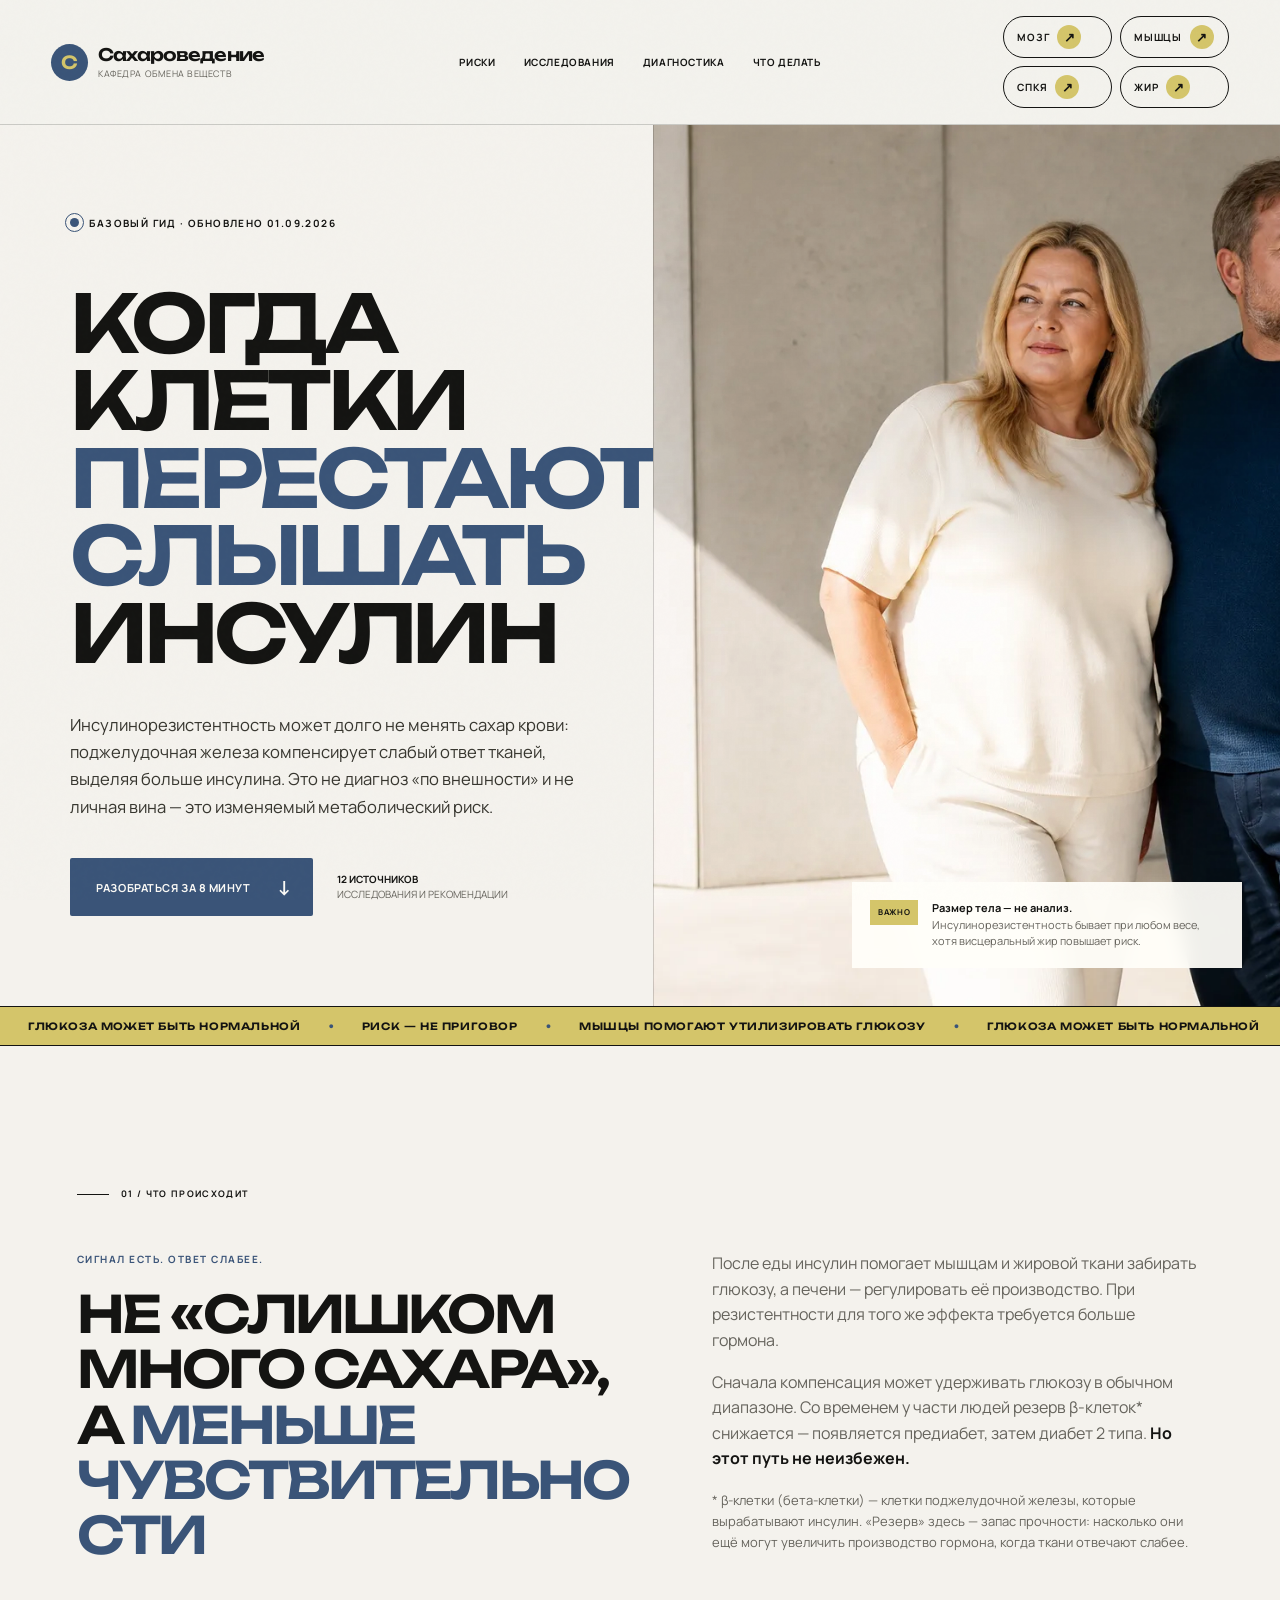
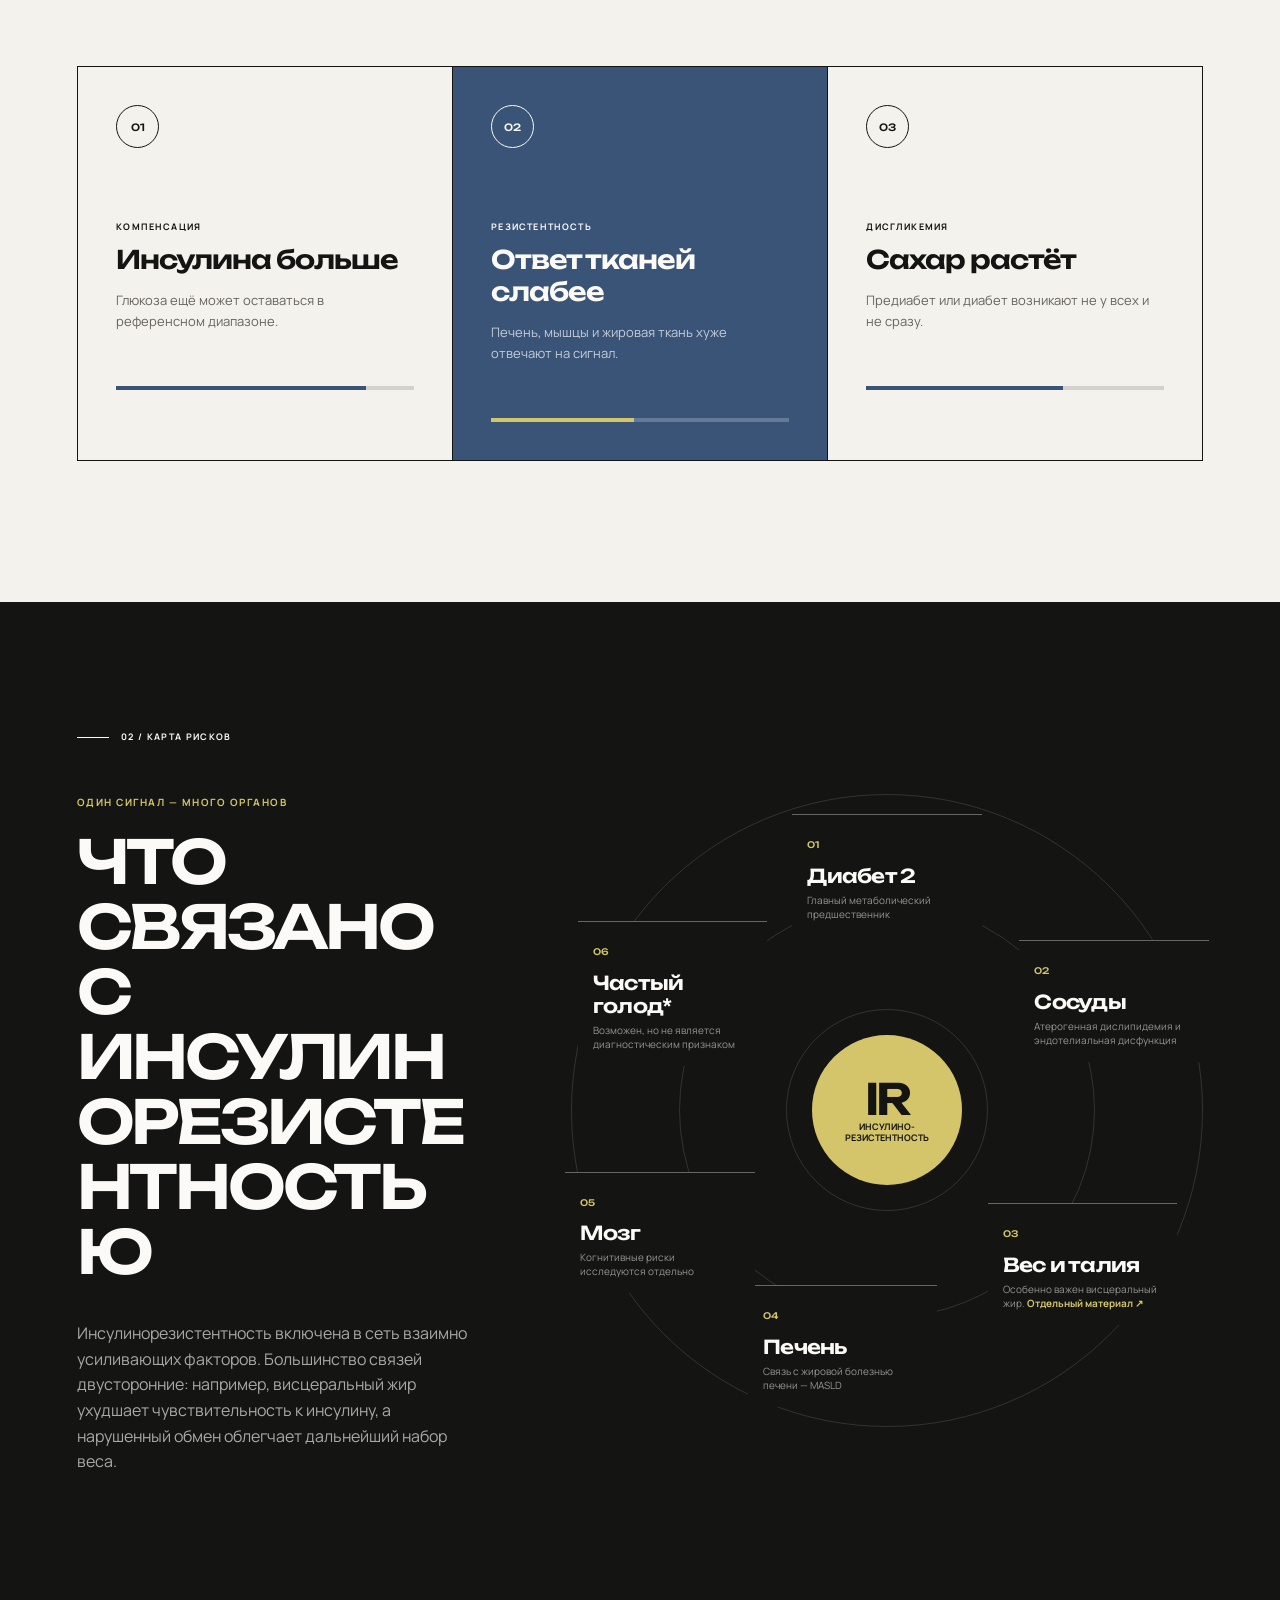
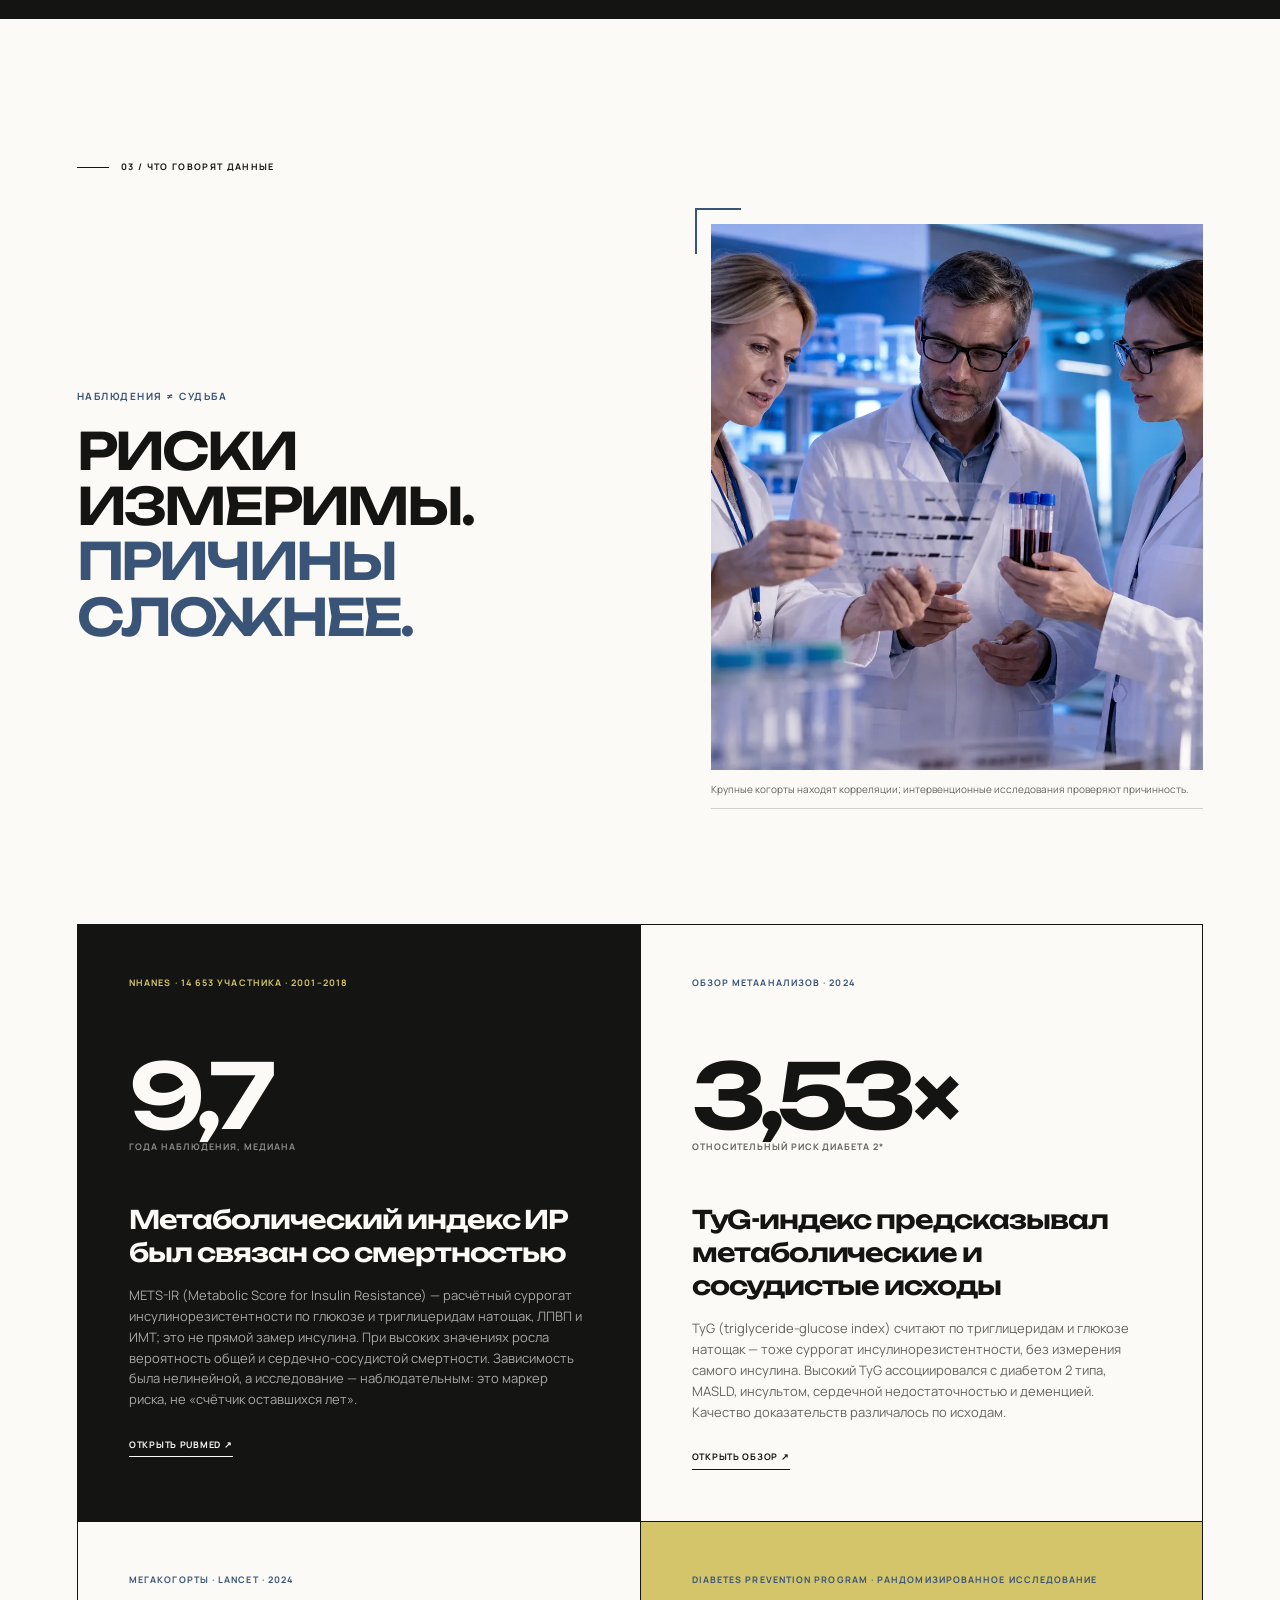
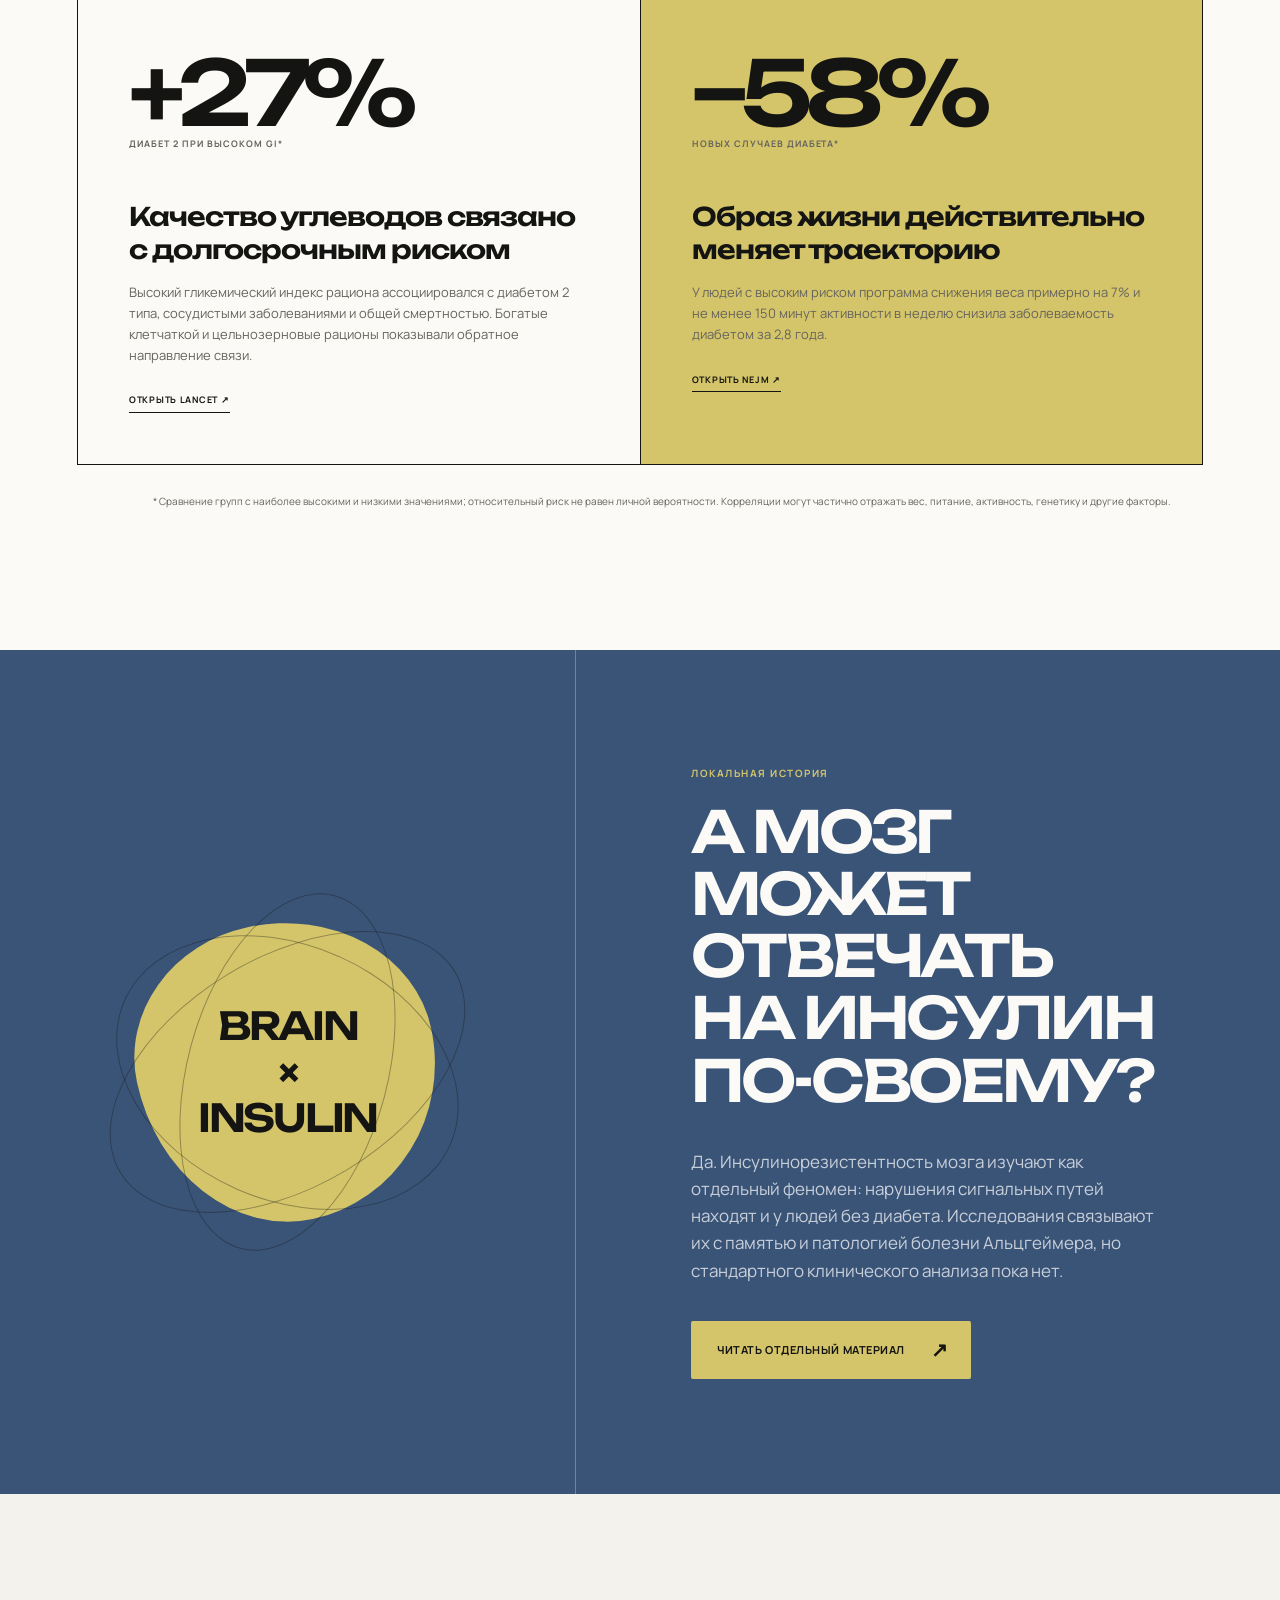
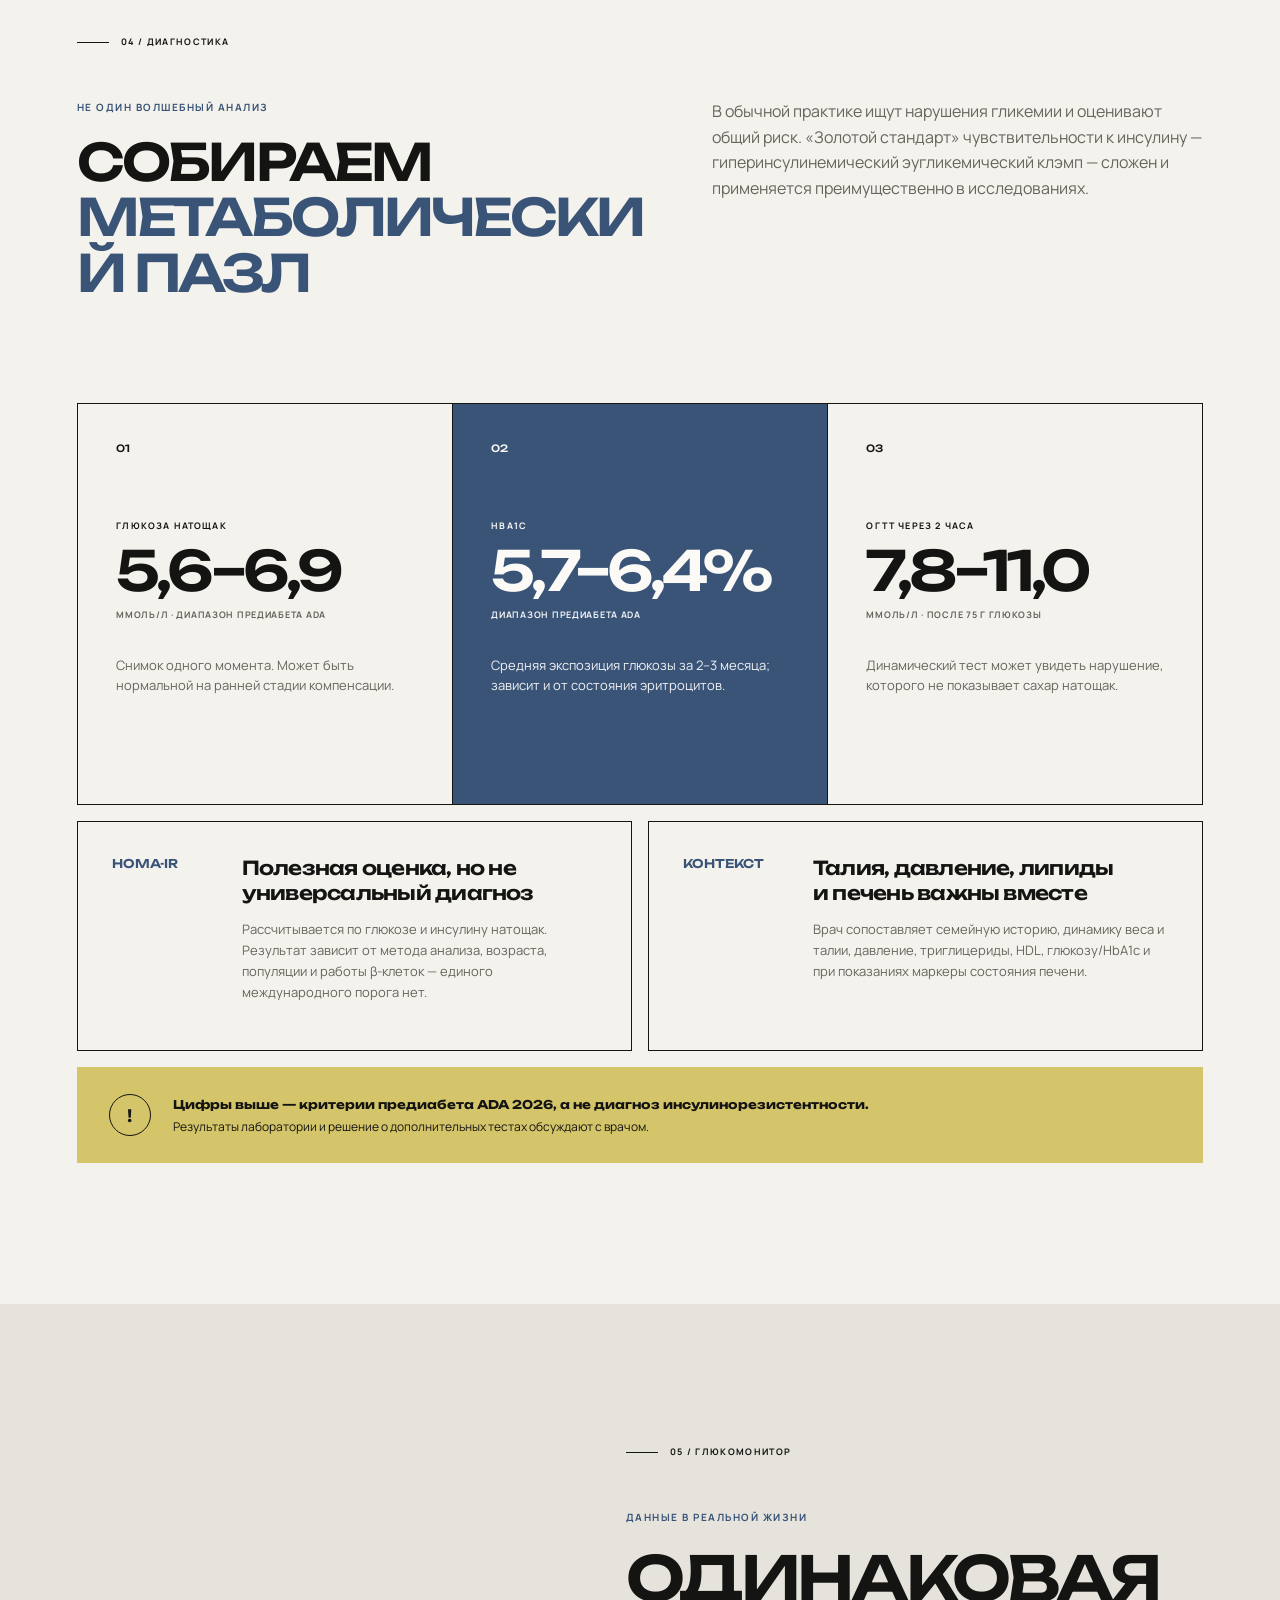
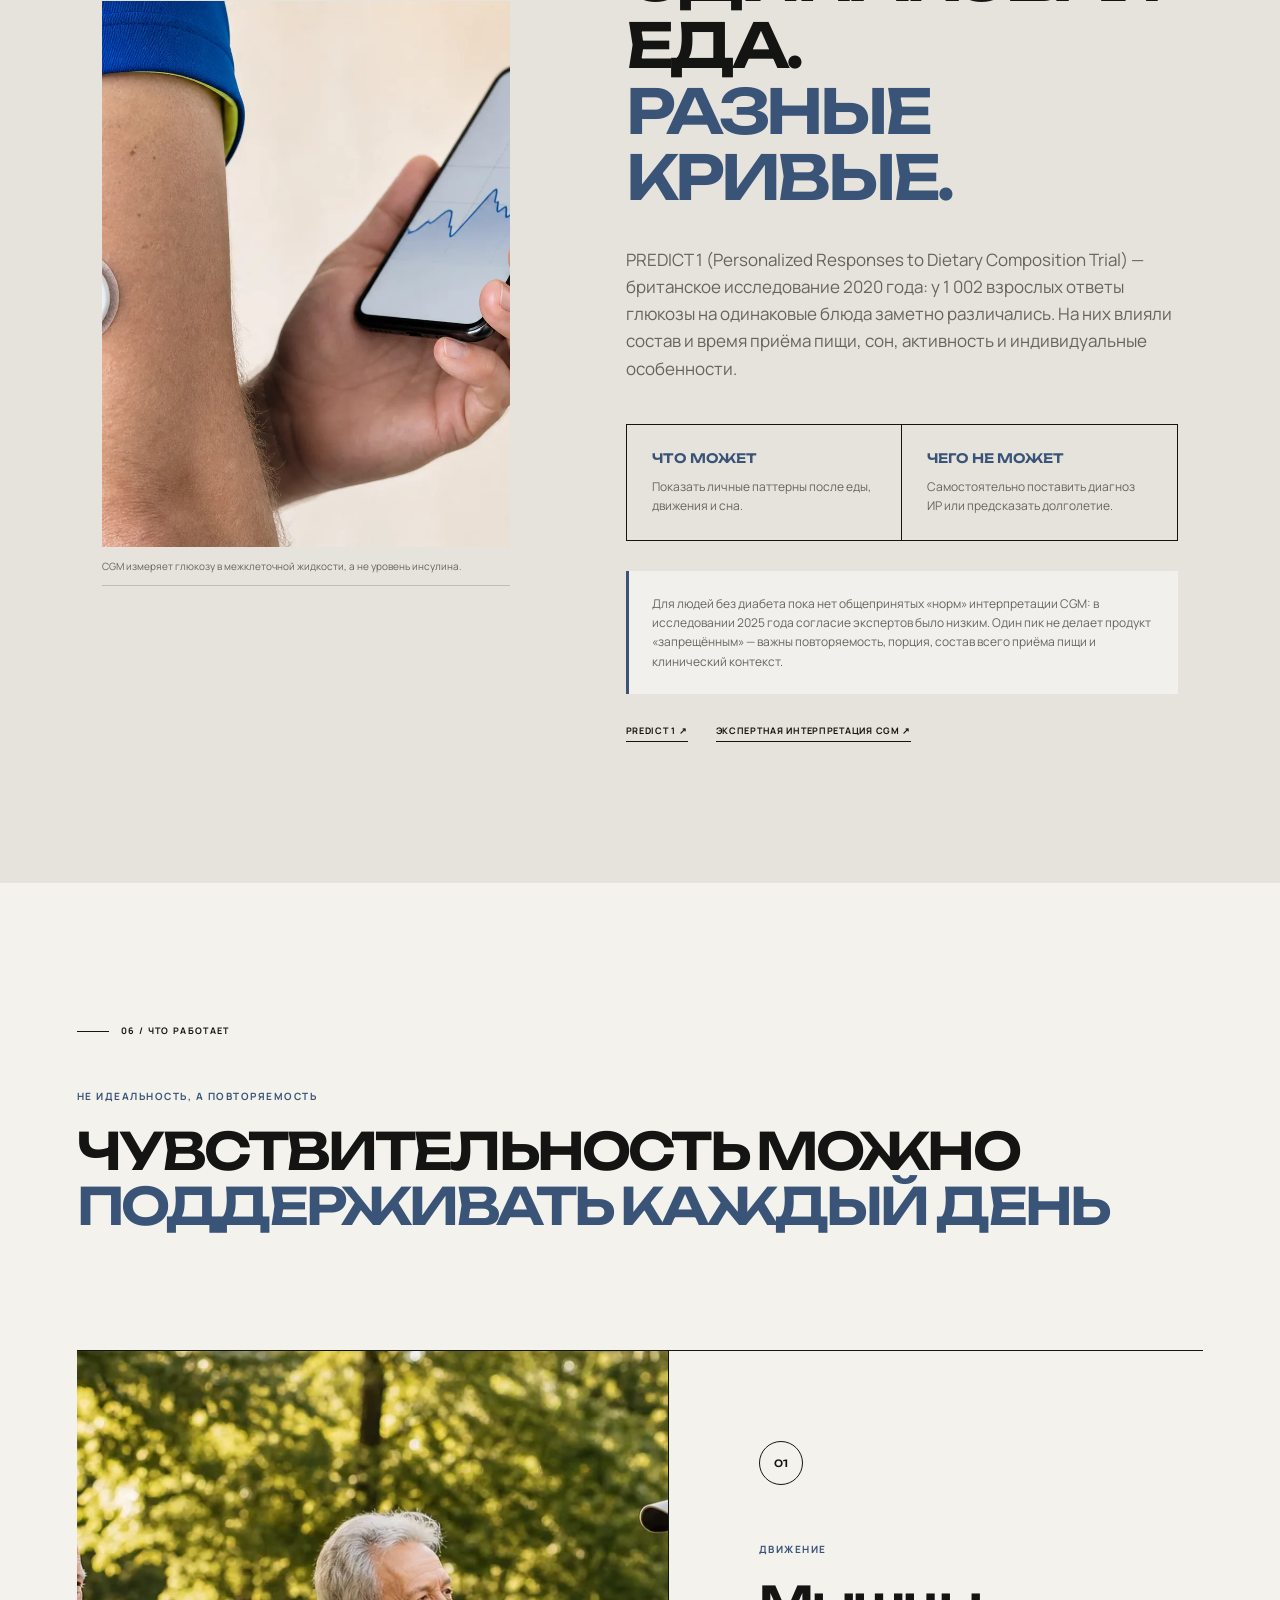
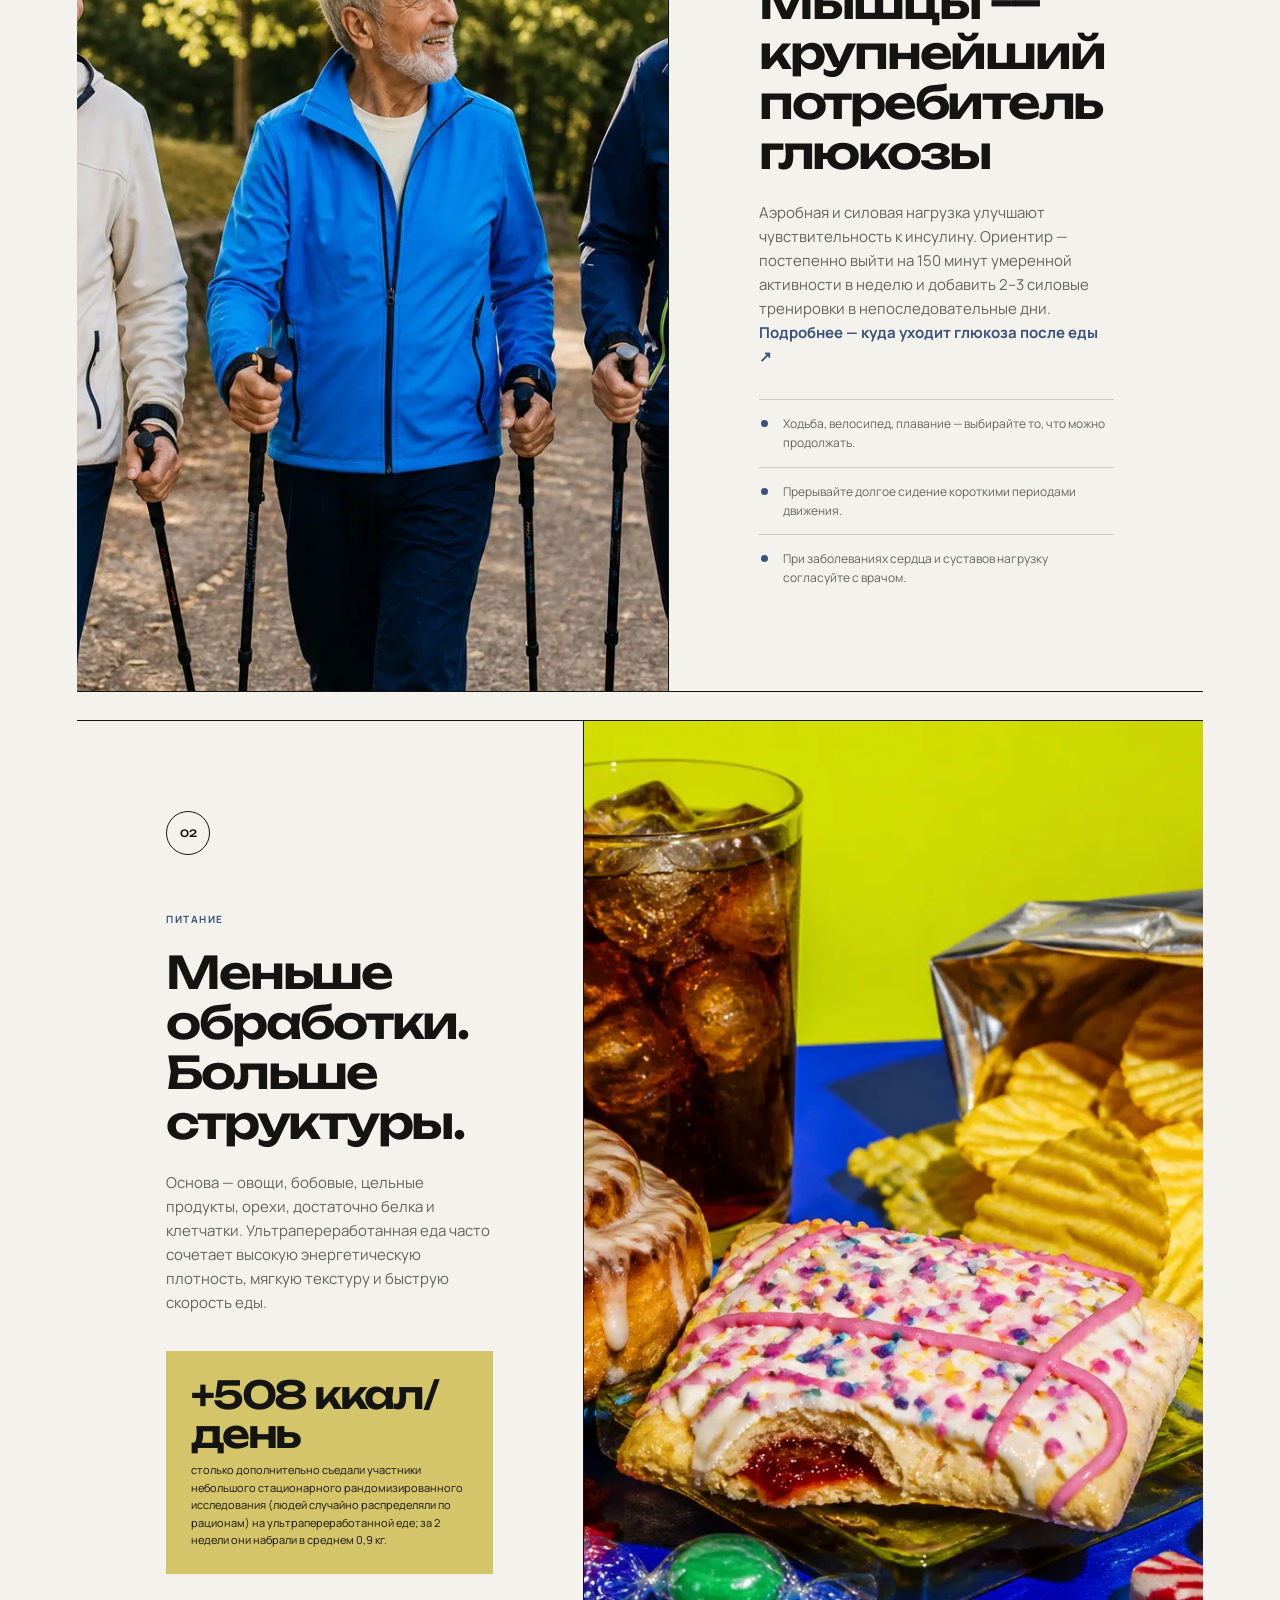
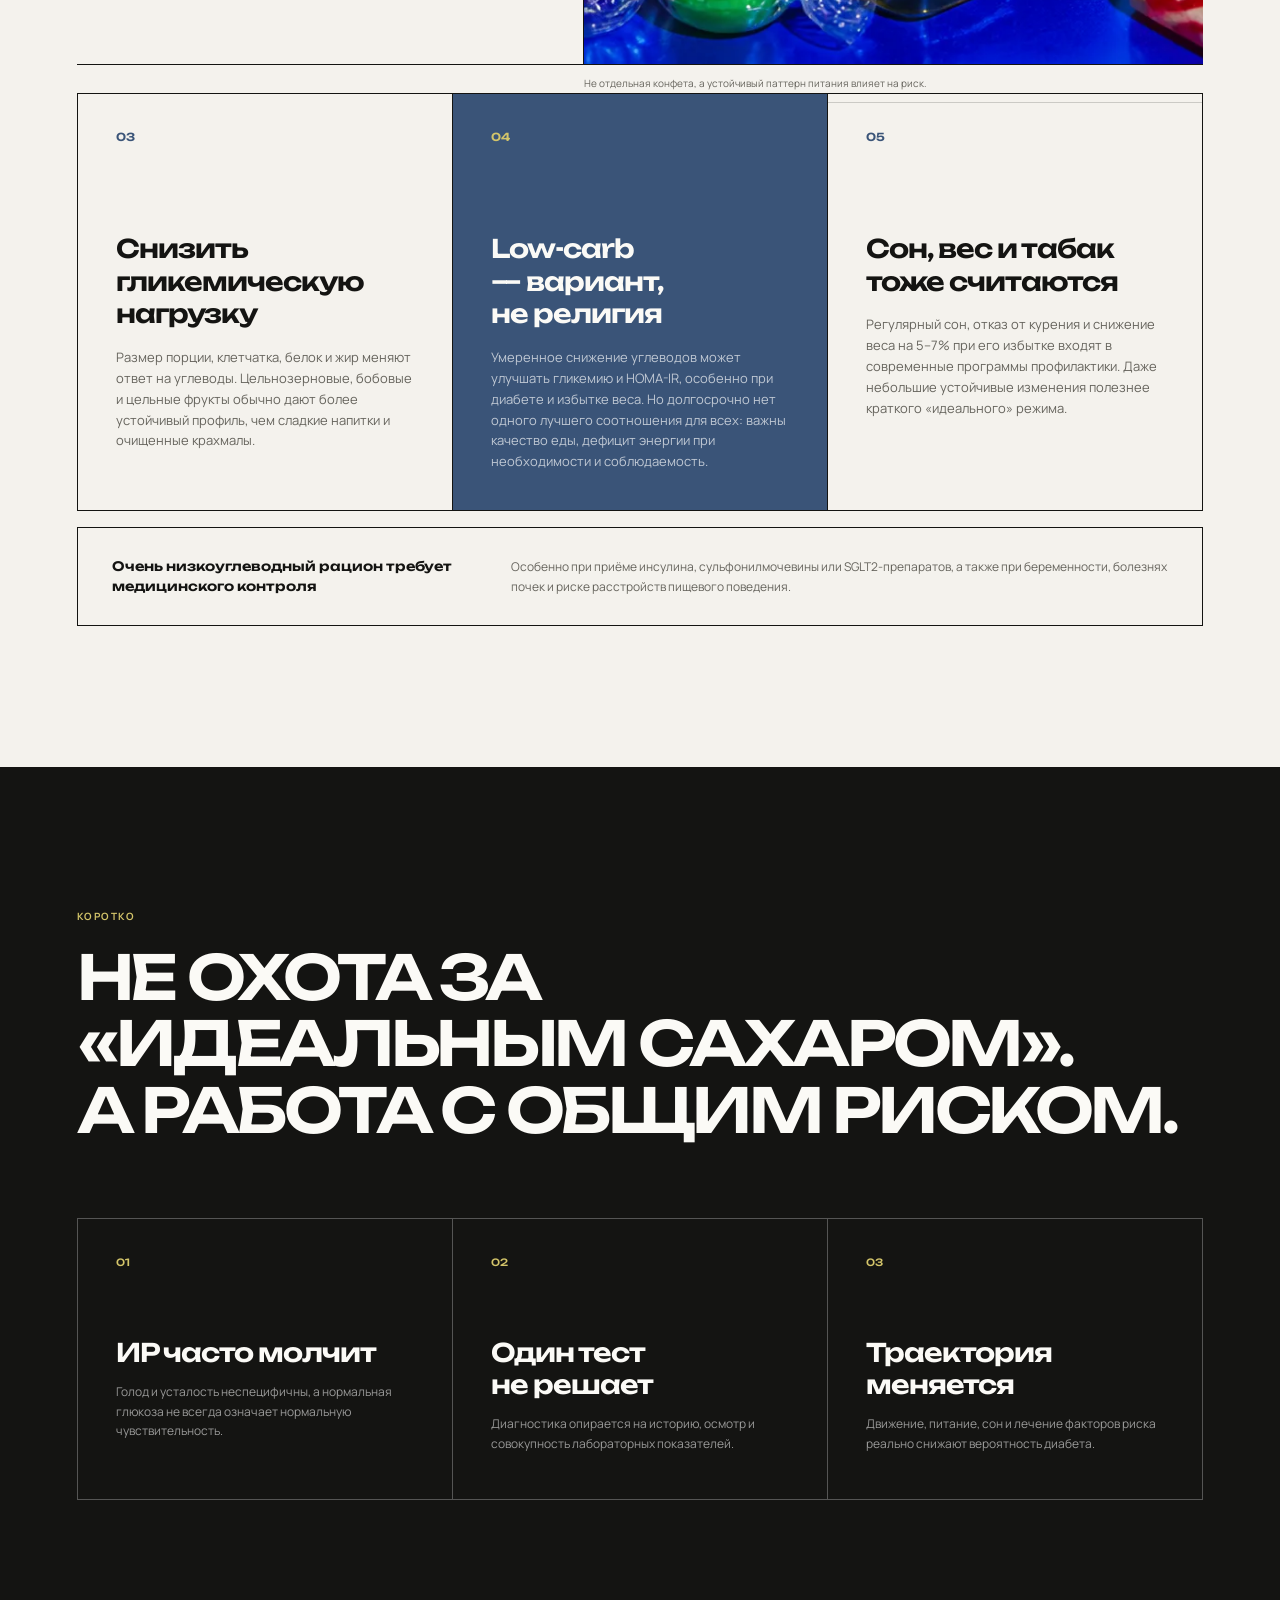
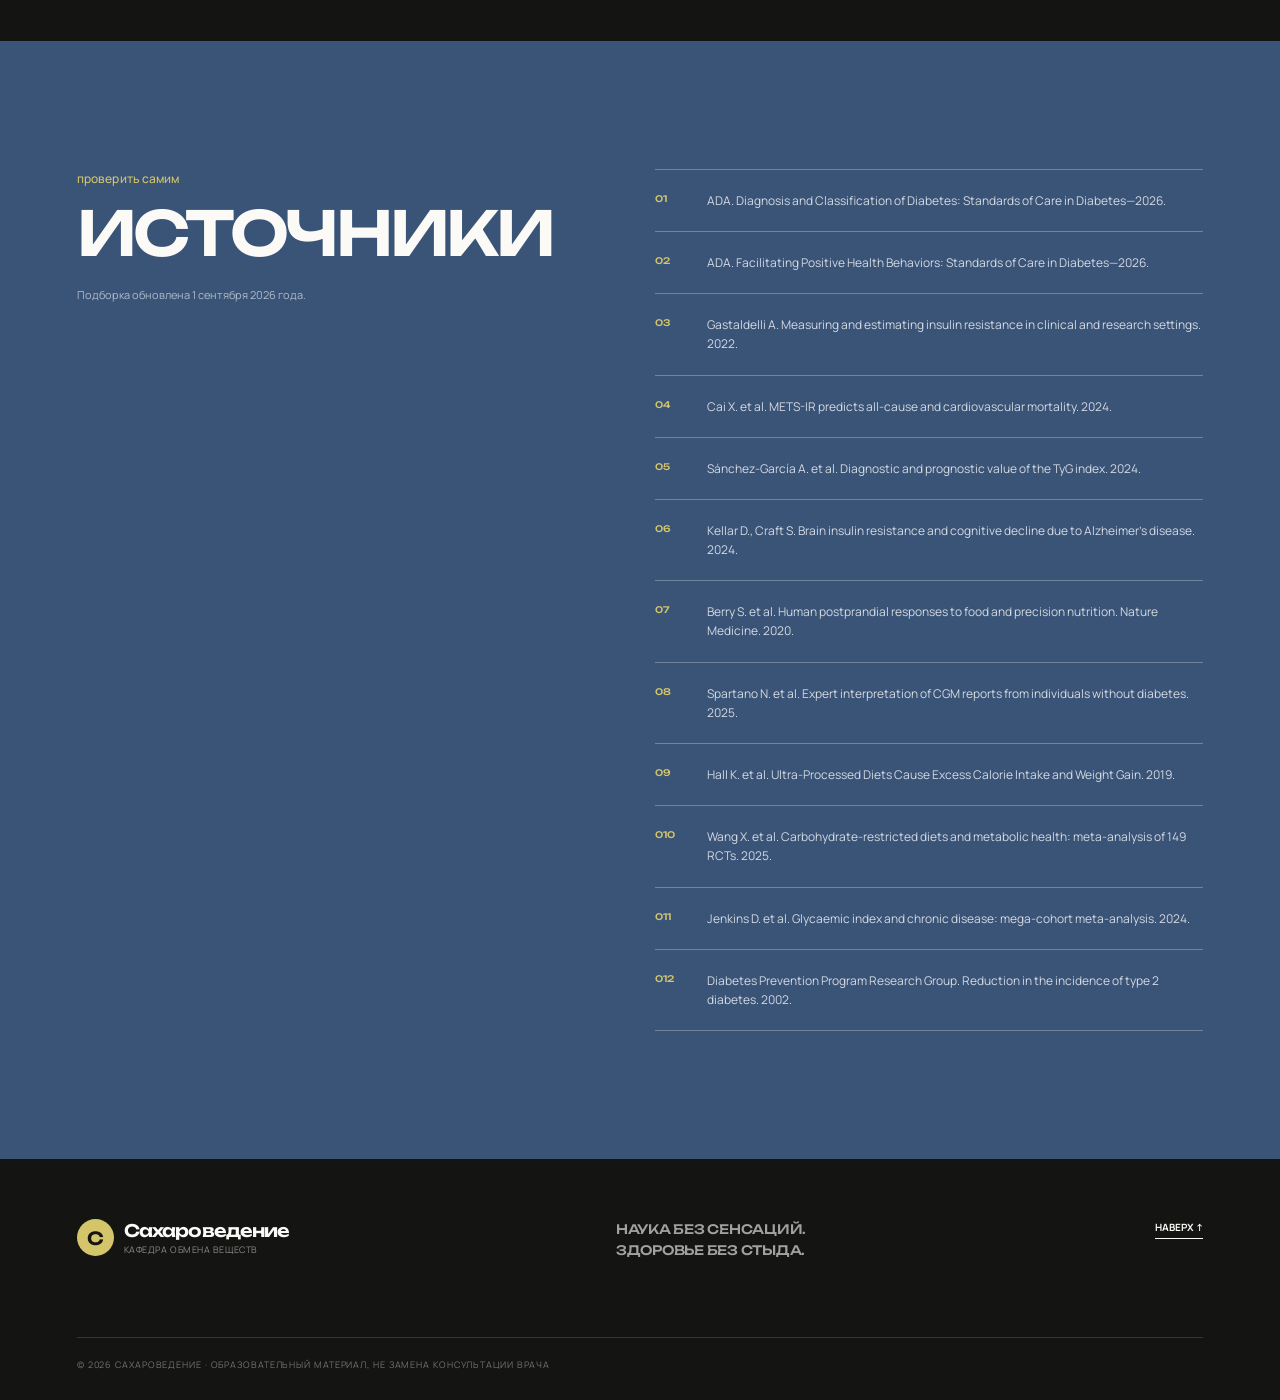
==== docs/index.html @ 8b7ce470 "Help search engines find the pages Add robots.txt, sitemap.xml, canonical and Open Graph URLs, JSON-" ====
<!doctype html>
<html lang="ru">
  <head>
    <meta charset="utf-8" />
    <meta name="viewport" content="width=device-width, initial-scale=1" />
    <meta
      name="description"
      content="Инсулинорезистентность без мифов: риски, диагностика, глюкомонитор, питание и движение по данным исследований и рекомендаций 2026 года."
    />
    <meta name="theme-color" content="#f4f2ed" />
    <meta property="og:title" content="Сахароведение — Когда клетки перестают слышать инсулин" />
    <meta
      property="og:description"
      content="Большой доказательный гид по инсулинорезистентности: от рисков до реальных способов профилактики."
    />
    <meta property="og:type" content="website" />
    <meta property="og:url" content="https://sashkina.github.io/innergy/" />
    <meta property="og:site_name" content="Сахароведение" />
    <meta property="og:locale" content="ru_RU" />
    <meta
      property="og:image"
      content="https://sashkina.github.io/innergy/assets/innergy-metabolic-hero.webp"
    />
    <meta name="twitter:card" content="summary_large_image" />
    <meta name="twitter:title" content="Сахароведение — Когда клетки перестают слышать инсулин" />
    <meta
      name="twitter:description"
      content="Большой доказательный гид по инсулинорезистентности: от рисков до реальных способов профилактики."
    />
    <meta
      name="twitter:image"
      content="https://sashkina.github.io/innergy/assets/innergy-metabolic-hero.webp"
    />
    <link rel="canonical" href="https://sashkina.github.io/innergy/" />
    <link rel="sitemap" type="application/xml" href="https://sashkina.github.io/innergy/sitemap.xml" />
    <title>Сахароведение — Инсулинорезистентность без мифов</title>
    <script type="application/ld+json">
      {
        "@context": "https://schema.org",
        "@graph": [
          {
            "@type": "WebSite",
            "@id": "https://sashkina.github.io/innergy/#website",
            "name": "Сахароведение",
            "alternateName": "кафедра обмена веществ",
            "url": "https://sashkina.github.io/innergy/",
            "inLanguage": "ru",
            "description": "Образовательные материалы об инсулинорезистентности без мифов и стыда."
          },
          {
            "@type": "WebPage",
            "@id": "https://sashkina.github.io/innergy/#webpage",
            "url": "https://sashkina.github.io/innergy/",
            "name": "Сахароведение — Инсулинорезистентность без мифов",
            "isPartOf": { "@id": "https://sashkina.github.io/innergy/#website" },
            "inLanguage": "ru",
            "dateModified": "2026-09-14"
          }
        ]
      }
    </script>
    <link rel="icon" href="assets/favicon.svg" type="image/svg+xml" />
    <link rel="preconnect" href="https://fonts.googleapis.com" />
    <link rel="preconnect" href="https://fonts.gstatic.com" crossorigin />
    <link
      href="https://fonts.googleapis.com/css2?family=Manrope:wght@400;500;600;700&family=Unbounded:wght@500;600;700&display=swap"
      rel="stylesheet"
    />
    <link rel="stylesheet" href="home.css?v=20260910c" />
    <link rel="stylesheet" href="header.css?v=20260910e" />
    <script src="script.js" defer></script>
  </head>
  <body>
    <a class="skip-link" href="#content">Перейти к материалу</a>

    <header class="site-header">
      <a class="brand" href="#" aria-label="Сахароведение — на главную">
        <span class="brand-mark" aria-hidden="true">С</span>
        <span>
          <strong>Сахароведение</strong>
          <small>кафедра обмена веществ</small>
        </span>
      </a>
      <nav aria-label="Навигация по странице">
        <a href="#risks">Риски</a>
        <a href="#evidence">Исследования</a>
        <a href="#diagnostics">Диагностика</a>
        <a href="#actions">Что делать</a>
      </nav>
      <div class="topic-stack" aria-label="Другие материалы">
        <a class="topic-pill topic-brain" href="brain-insulin-resistance.html">
          Мозг
          <span aria-hidden="true">↗</span>
        </a>
        <a class="topic-pill topic-muscle" href="muscle-glucose.html">
          Мышцы
          <span aria-hidden="true">↗</span>
        </a>
        <a class="topic-pill topic-pcos" href="pcos-insulin.html">
          СПКЯ
          <span aria-hidden="true">↗</span>
        </a>
        <a class="topic-pill topic-fat" href="adipose-insulin.html">
          Жир
          <span aria-hidden="true">↗</span>
        </a>
      </div>
    </header>

    <main id="content">
      <section class="home-hero" aria-labelledby="hero-title">
        <div class="hero-copy reveal">
          <div class="eyebrow">
            <span class="pulse-dot" aria-hidden="true"></span>
            Базовый гид · обновлено 01.09.2026
          </div>
          <h1 id="hero-title">Когда клетки <em>перестают слышать</em> инсулин</h1>
          <p class="hero-lead">
            Инсулинорезистентность может долго не менять сахар крови: поджелудочная железа
            компенсирует слабый ответ тканей, выделяя больше инсулина. Это не диагноз «по внешности»
            и не личная вина — это изменяемый метаболический риск.
          </p>
          <div class="hero-actions">
            <a class="button button-primary" href="#risks">
              Разобраться за 8 минут
              <span aria-hidden="true">↓</span>
            </a>
            <p><strong>12 источников</strong><br />исследования и рекомендации</p>
          </div>
        </div>

        <figure class="hero-image reveal delay-1">
          <img
            src="assets/innergy-metabolic-hero.webp"
            alt="Мужчина и женщина с избыточным весом в светлом городском пространстве"
            width="1536"
            height="1024"
          />
          <figcaption>
            <span>Важно</span>
            <p>
              <strong>Размер тела — не анализ.</strong>
              Инсулинорезистентность бывает при любом весе, хотя висцеральный жир повышает риск.
            </p>
          </figcaption>
        </figure>
      </section>

      <div class="ticker" aria-hidden="true">
        <div>
          <span>ГЛЮКОЗА МОЖЕТ БЫТЬ НОРМАЛЬНОЙ</span><i>●</i>
          <span>РИСК — НЕ ПРИГОВОР</span><i>●</i>
          <span>МЫШЦЫ ПОМОГАЮТ УТИЛИЗИРОВАТЬ ГЛЮКОЗУ</span><i>●</i>
          <span>ГЛЮКОЗА МОЖЕТ БЫТЬ НОРМАЛЬНОЙ</span><i>●</i>
          <span>РИСК — НЕ ПРИГОВОР</span><i>●</i>
          <span>МЫШЦЫ ПОМОГАЮТ УТИЛИЗИРОВАТЬ ГЛЮКОЗУ</span><i>●</i>
        </div>
      </div>

      <section class="section intro" aria-labelledby="intro-title">
        <div class="section-index reveal">01 / ЧТО ПРОИСХОДИТ</div>
        <div class="split-heading">
          <div class="reveal">
            <p class="kicker">Сигнал есть. Ответ слабее.</p>
            <h2 id="intro-title">Не «слишком много сахара», а <em>меньше чувствительности</em></h2>
          </div>
          <div class="intro-copy reveal delay-1">
            <p>
              После еды инсулин помогает мышцам и жировой ткани забирать глюкозу, а печени —
              регулировать её производство. При резистентности для того же эффекта требуется
              больше гормона.
            </p>
            <p>
              Сначала компенсация может удерживать глюкозу в обычном диапазоне. Со временем у части
              людей резерв β-клеток* снижается — появляется предиабет, затем диабет 2 типа.
              <strong>Но этот путь не неизбежен.</strong>
            </p>
            <p class="term-note">
              * β-клетки (бета-клетки) — клетки поджелудочной железы, которые вырабатывают инсулин.
              «Резерв» здесь — запас прочности: насколько они ещё могут увеличить производство гормона,
              когда ткани отвечают слабее.
            </p>
          </div>
        </div>

        <div class="signal-flow" aria-label="Этапы развития нарушений обмена">
          <article class="flow-card reveal">
            <span>01</span>
            <p class="flow-tag">Компенсация</p>
            <h3>Инсулина больше</h3>
            <p>Глюкоза ещё может оставаться в референсном диапазоне.</p>
            <div class="flow-meter"><i style="--level: 84%"></i></div>
          </article>
          <article class="flow-card flow-card-blue reveal delay-1">
            <span>02</span>
            <p class="flow-tag">Резистентность</p>
            <h3>Ответ тканей слабее</h3>
            <p>Печень, мышцы и жировая ткань хуже отвечают на сигнал.</p>
            <div class="flow-meter"><i style="--level: 48%"></i></div>
          </article>
          <article class="flow-card reveal delay-2">
            <span>03</span>
            <p class="flow-tag">Дисгликемия</p>
            <h3>Сахар растёт</h3>
            <p>Предиабет или диабет возникают не у всех и не сразу.</p>
            <div class="flow-meter"><i style="--level: 66%"></i></div>
          </article>
        </div>
      </section>

      <section class="risk-section" id="risks" aria-labelledby="risks-title">
        <div class="risk-copy reveal">
          <div class="section-index light">02 / КАРТА РИСКОВ</div>
          <p class="kicker acid">Один сигнал — много органов</p>
          <h2 id="risks-title">Что связано с инсулинорезистентностью</h2>
          <p>
            Инсулинорезистентность включена в сеть взаимно усиливающих факторов. Большинство связей
            двусторонние: например, висцеральный жир ухудшает чувствительность к инсулину,
            а нарушенный обмен облегчает дальнейший набор веса.
          </p>
        </div>

        <div class="risk-map reveal delay-1" role="list" aria-label="Связанные риски">
          <div class="risk-core" aria-hidden="true">
            <span>IR</span>
            <small>инсулино-<br />резистентность</small>
          </div>
          <article class="risk-node node-1" role="listitem">
            <span>01</span>
            <h3>Диабет 2</h3>
            <p>Главный метаболический предшественник</p>
          </article>
          <article class="risk-node node-2" role="listitem">
            <span>02</span>
            <h3>Сосуды</h3>
            <p>Атерогенная дислипидемия и эндотелиальная дисфункция</p>
          </article>
          <article class="risk-node node-3" role="listitem">
            <span>03</span>
            <h3>Вес и талия</h3>
            <p>
              Особенно важен висцеральный жир.
              <a href="adipose-insulin.html">Отдельный материал ↗</a>
            </p>
          </article>
          <article class="risk-node node-4" role="listitem">
            <span>04</span>
            <h3>Печень</h3>
            <p>Связь с жировой болезнью печени — MASLD</p>
          </article>
          <article class="risk-node node-5" role="listitem">
            <span>05</span>
            <h3>Мозг</h3>
            <p>Когнитивные риски исследуются отдельно</p>
          </article>
          <article class="risk-node node-6" role="listitem">
            <span>06</span>
            <h3>Частый голод*</h3>
            <p>Возможен, но не является диагностическим признаком</p>
          </article>
        </div>
      </section>

      <section class="section evidence" id="evidence" aria-labelledby="evidence-title">
        <div class="section-index reveal">03 / ЧТО ГОВОРЯТ ДАННЫЕ</div>
        <div class="evidence-lead">
          <div class="reveal">
            <p class="kicker">Наблюдения ≠ судьба</p>
            <h2 id="evidence-title">Риски измеримы. <em>Причины сложнее.</em></h2>
          </div>
          <figure class="lab-image reveal delay-1">
            <img
              src="assets/innergy-metabolic-lab.webp"
              alt="Трое врачей-исследователей обсуждают лабораторные результаты"
              width="819"
              height="546"
              loading="lazy"
            />
            <figcaption>Крупные когорты находят корреляции; интервенционные исследования проверяют причинность.</figcaption>
          </figure>
        </div>

        <div class="evidence-grid">
          <article class="evidence-card evidence-card-main reveal">
            <p class="card-meta">NHANES · 14 653 участника · 2001–2018</p>
            <strong class="data-number">9,7</strong>
            <span class="data-unit">года наблюдения, медиана</span>
            <h3>Метаболический индекс ИР был связан со смертностью</h3>
            <p>
              METS-IR (Metabolic Score for Insulin Resistance) — расчётный суррогат
              инсулинорезистентности по глюкозе и триглицеридам натощак, ЛПВП и ИМТ; это не прямой
              замер инсулина. При высоких значениях росла вероятность общей и сердечно-сосудистой
              смертности. Зависимость была нелинейной, а исследование — наблюдательным:
              это маркер риска, не «счётчик оставшихся лет».
            </p>
            <a href="https://pubmed.ncbi.nlm.nih.gov/38987779/" target="_blank" rel="noopener noreferrer">
              Открыть PubMed ↗
            </a>
          </article>

          <article class="evidence-card reveal delay-1">
            <p class="card-meta">Обзор метаанализов · 2024</p>
            <strong class="data-number">3,53×</strong>
            <span class="data-unit">относительный риск диабета 2*</span>
            <h3>TyG-индекс предсказывал метаболические и сосудистые исходы</h3>
            <p>
              TyG (triglyceride-glucose index) считают по триглицеридам и глюкозе натощак — тоже
              суррогат инсулинорезистентности, без измерения самого инсулина. Высокий TyG
              ассоциировался с диабетом 2 типа, MASLD, инсультом, сердечной недостаточностью и
              деменцией. Качество доказательств различалось по исходам.
            </p>
            <a href="https://doi.org/10.1186/s12933-024-02392-y" target="_blank" rel="noopener noreferrer">
              Открыть обзор ↗
            </a>
          </article>

          <article class="evidence-card reveal">
            <p class="card-meta">Мегакогорты · Lancet · 2024</p>
            <strong class="data-number">+27%</strong>
            <span class="data-unit">диабет 2 при высоком GI*</span>
            <h3>Качество углеводов связано с долгосрочным риском</h3>
            <p>
              Высокий гликемический индекс рациона ассоциировался с диабетом 2 типа, сосудистыми
              заболеваниями и общей смертностью. Богатые клетчаткой и цельнозерновые рационы
              показывали обратное направление связи.
            </p>
            <a href="https://doi.org/10.1016/S2213-8587(23)00344-3" target="_blank" rel="noopener noreferrer">
              Открыть Lancet ↗
            </a>
          </article>

          <article class="evidence-card evidence-card-acid reveal delay-1">
            <p class="card-meta">Diabetes Prevention Program · рандомизированное исследование</p>
            <strong class="data-number">−58%</strong>
            <span class="data-unit">новых случаев диабета*</span>
            <h3>Образ жизни действительно меняет траекторию</h3>
            <p>
              У людей с высоким риском программа снижения веса примерно на 7% и не менее
              150 минут активности в неделю снизила заболеваемость диабетом за 2,8 года.
            </p>
            <a href="https://pubmed.ncbi.nlm.nih.gov/11832527/" target="_blank" rel="noopener noreferrer">
              Открыть NEJM ↗
            </a>
          </article>
        </div>
        <p class="data-footnote">
          * Сравнение групп с наиболее высокими и низкими значениями; относительный риск не равен
          личной вероятности. Корреляции могут частично отражать вес, питание, активность,
          генетику и другие факторы.
        </p>
      </section>

      <section class="brain-teaser" aria-labelledby="brain-title">
        <div class="brain-visual reveal" aria-hidden="true">
          <span class="brain-orbit orbit-1"></span>
          <span class="brain-orbit orbit-2"></span>
          <span class="brain-orbit orbit-3"></span>
          <strong>BRAIN<br />×<br />INSULIN</strong>
        </div>
        <div class="brain-copy reveal delay-1">
          <p class="kicker acid">Локальная история</p>
          <h2 id="brain-title">А мозг может отвечать на инсулин по-своему?</h2>
          <p>
            Да. Инсулинорезистентность мозга изучают как отдельный феномен: нарушения сигнальных
            путей находят и у людей без диабета. Исследования связывают их с памятью и патологией
            болезни Альцгеймера, но стандартного клинического анализа пока нет.
          </p>
          <a class="button button-light" href="brain-insulin-resistance.html">
            Читать отдельный материал
            <span aria-hidden="true">↗</span>
          </a>
        </div>
      </section>

      <section class="section diagnostics" id="diagnostics" aria-labelledby="diagnostics-title">
        <div class="section-index reveal">04 / ДИАГНОСТИКА</div>
        <div class="split-heading">
          <div class="reveal">
            <p class="kicker">Не один волшебный анализ</p>
            <h2 id="diagnostics-title">Собираем <em>метаболический пазл</em></h2>
          </div>
          <p class="section-lead reveal delay-1">
            В обычной практике ищут нарушения гликемии и оценивают общий риск. «Золотой стандарт»
            чувствительности к инсулину — гиперинсулинемический эугликемический клэмп — сложен и
            применяется преимущественно в исследованиях.
          </p>
        </div>

        <div class="test-grid">
          <article class="test-card reveal">
            <span class="test-number">01</span>
            <p class="test-label">Глюкоза натощак</p>
            <strong>5,6–6,9</strong>
            <small>ммоль/л · диапазон предиабета ADA</small>
            <p>Снимок одного момента. Может быть нормальной на ранней стадии компенсации.</p>
          </article>
          <article class="test-card test-card-blue reveal delay-1">
            <span class="test-number">02</span>
            <p class="test-label">HbA1c</p>
            <strong>5,7–6,4%</strong>
            <small>диапазон предиабета ADA</small>
            <p>Средняя экспозиция глюкозы за 2–3 месяца; зависит и от состояния эритроцитов.</p>
          </article>
          <article class="test-card reveal delay-2">
            <span class="test-number">03</span>
            <p class="test-label">ОГТТ через 2 часа</p>
            <strong>7,8–11,0</strong>
            <small>ммоль/л · после 75 г глюкозы</small>
            <p>Динамический тест может увидеть нарушение, которого не показывает сахар натощак.</p>
          </article>
        </div>

        <div class="diagnostic-notes">
          <article class="diagnostic-note reveal">
            <span>HOMA-IR</span>
            <div>
              <h3>Полезная оценка, но не универсальный диагноз</h3>
              <p>
                Рассчитывается по глюкозе и инсулину натощак. Результат зависит от метода анализа,
                возраста, популяции и работы β-клеток — единого международного порога нет.
              </p>
            </div>
          </article>
          <article class="diagnostic-note reveal delay-1">
            <span>Контекст</span>
            <div>
              <h3>Талия, давление, липиды и печень важны вместе</h3>
              <p>
                Врач сопоставляет семейную историю, динамику веса и талии, давление, триглицериды,
                HDL, глюкозу/HbA1c и при показаниях маркеры состояния печени.
              </p>
            </div>
          </article>
        </div>

        <aside class="medical-alert reveal">
          <div aria-hidden="true">!</div>
          <p>
            <strong>Цифры выше — критерии предиабета ADA 2026, а не диагноз инсулинорезистентности.</strong>
            Результаты лаборатории и решение о дополнительных тестах обсуждают с врачом.
          </p>
        </aside>
      </section>

      <section class="cgm-section" aria-labelledby="cgm-title">
        <figure class="cgm-image reveal">
          <img
            src="assets/innergy-cgm.webp"
            alt="Датчик непрерывного мониторинга глюкозы на руке и график на смартфоне"
            width="819"
            height="546"
            loading="lazy"
          />
          <figcaption>CGM измеряет глюкозу в межклеточной жидкости, а не уровень инсулина.</figcaption>
        </figure>
        <div class="cgm-copy reveal delay-1">
          <div class="section-index">05 / ГЛЮКОМОНИТОР</div>
          <p class="kicker">Данные в реальной жизни</p>
          <h2 id="cgm-title">Одинаковая еда.<br /><em>Разные кривые.</em></h2>
          <p>
            PREDICT 1 (Personalized Responses to Dietary Composition Trial) — британское исследование
            2020 года: у 1 002 взрослых ответы глюкозы на одинаковые блюда заметно различались.
            На них влияли состав и время приёма пищи, сон, активность и индивидуальные особенности.
          </p>
          <div class="cgm-facts">
            <div>
              <strong>Что может</strong>
              <p>Показать личные паттерны после еды, движения и сна.</p>
            </div>
            <div>
              <strong>Чего не может</strong>
              <p>Самостоятельно поставить диагноз ИР или предсказать долголетие.</p>
            </div>
          </div>
          <p class="cgm-caution">
            Для людей без диабета пока нет общепринятых «норм» интерпретации CGM: в исследовании
            2025 года согласие экспертов было низким. Один пик не делает продукт «запрещённым» —
            важны повторяемость, порция, состав всего приёма пищи и клинический контекст.
          </p>
          <div class="cgm-links">
            <a href="https://doi.org/10.1038/s41591-020-0934-0" target="_blank" rel="noopener noreferrer">
              PREDICT 1 ↗
            </a>
            <a href="https://pmc.ncbi.nlm.nih.gov/articles/PMC11822776/" target="_blank" rel="noopener noreferrer">
              Экспертная интерпретация CGM ↗
            </a>
          </div>
        </div>
      </section>

      <section class="section actions" id="actions" aria-labelledby="actions-title">
        <div class="section-index reveal">06 / ЧТО РАБОТАЕТ</div>
        <div class="actions-heading reveal">
          <p class="kicker">Не идеальность, а повторяемость</p>
          <h2 id="actions-title">Чувствительность можно <em>поддерживать каждый день</em></h2>
        </div>

        <article class="action-feature movement">
          <figure class="action-image reveal">
            <img
              src="assets/innergy-nordic-walking.webp"
              alt="Трое пожилых мужчин занимаются скандинавской ходьбой в парке"
              width="1536"
              height="1024"
              loading="lazy"
            />
          </figure>
          <div class="action-copy reveal delay-1">
            <span class="action-index">01</span>
            <p class="kicker">Движение</p>
            <h3>Мышцы — крупнейший потребитель глюкозы</h3>
            <p>
              Аэробная и силовая нагрузка улучшают чувствительность к инсулину. Ориентир —
              постепенно выйти на 150 минут умеренной активности в неделю и добавить
              2–3 силовые тренировки в непоследовательные дни.
              <a href="muscle-glucose.html">Подробнее — куда уходит глюкоза после еды ↗</a>
            </p>
            <ul>
              <li>Ходьба, велосипед, плавание — выбирайте то, что можно продолжать.</li>
              <li>Прерывайте долгое сидение короткими периодами движения.</li>
              <li>При заболеваниях сердца и суставов нагрузку согласуйте с врачом.</li>
            </ul>
          </div>
        </article>

        <article class="action-feature food">
          <div class="action-copy reveal">
            <span class="action-index">02</span>
            <p class="kicker">Питание</p>
            <h3>Меньше обработки. Больше структуры.</h3>
            <p>
              Основа — овощи, бобовые, цельные продукты, орехи, достаточно белка и клетчатки.
              Ультрапереработанная еда часто сочетает высокую энергетическую плотность,
              мягкую текстуру и быструю скорость еды.
            </p>
            <div class="study-chip">
              <strong>+508 ккал/день</strong>
              <p>
                столько дополнительно съедали участники небольшого стационарного
                рандомизированного исследования (людей случайно распределяли по рационам)
                на ультрапереработанной еде; за 2 недели они набрали в среднем 0,9 кг.
              </p>
            </div>
          </div>
          <figure class="action-image reveal delay-1">
            <img
              src="assets/innergy-ultraprocessed-food.webp"
              alt="Булочки, чипсы, конфеты и сладкий напиток на ярком столе"
              width="819"
              height="546"
              loading="lazy"
            />
            <figcaption>Не отдельная конфета, а устойчивый паттерн питания влияет на риск.</figcaption>
          </figure>
        </article>

        <div class="strategy-grid">
          <article class="strategy reveal">
            <span>03</span>
            <h3>Снизить гликемическую нагрузку</h3>
            <p>
              Размер порции, клетчатка, белок и жир меняют ответ на углеводы. Цельнозерновые,
              бобовые и цельные фрукты обычно дают более устойчивый профиль, чем сладкие напитки
              и очищенные крахмалы.
            </p>
          </article>
          <article class="strategy strategy-blue reveal delay-1">
            <span>04</span>
            <h3>Low-carb — вариант, не религия</h3>
            <p>
              Умеренное снижение углеводов может улучшать гликемию и HOMA-IR, особенно при диабете
              и избытке веса. Но долгосрочно нет одного лучшего соотношения для всех: важны качество
              еды, дефицит энергии при необходимости и соблюдаемость.
            </p>
          </article>
          <article class="strategy reveal delay-2">
            <span>05</span>
            <h3>Сон, вес и табак тоже считаются</h3>
            <p>
              Регулярный сон, отказ от курения и снижение веса на 5–7% при его избытке входят
              в современные программы профилактики. Даже небольшие устойчивые изменения полезнее
              краткого «идеального» режима.
            </p>
          </article>
        </div>

        <aside class="diet-caution reveal">
          <strong>Очень низкоуглеводный рацион требует медицинского контроля</strong>
          <p>
            Особенно при приёме инсулина, сульфонилмочевины или SGLT2-препаратов, а также при
            беременности, болезнях почек и риске расстройств пищевого поведения.
          </p>
        </aside>
      </section>

      <section class="summary" aria-labelledby="summary-title">
        <div class="summary-title reveal">
          <p class="kicker acid">Коротко</p>
          <h2 id="summary-title">Не охота за «идеальным сахаром».<br />А работа с общим риском.</h2>
        </div>
        <div class="summary-list">
          <article class="reveal">
            <span>01</span>
            <h3>ИР часто молчит</h3>
            <p>Голод и усталость неспецифичны, а нормальная глюкоза не всегда означает нормальную чувствительность.</p>
          </article>
          <article class="reveal delay-1">
            <span>02</span>
            <h3>Один тест не решает</h3>
            <p>Диагностика опирается на историю, осмотр и совокупность лабораторных показателей.</p>
          </article>
          <article class="reveal delay-2">
            <span>03</span>
            <h3>Траектория меняется</h3>
            <p>Движение, питание, сон и лечение факторов риска реально снижают вероятность диабета.</p>
          </article>
        </div>
      </section>

      <section class="sources" id="sources" aria-labelledby="sources-title">
        <div class="sources-heading">
          <p class="sources-kicker">проверить самим</p>
          <h2 id="sources-title">Источники</h2>
          <p>Подборка обновлена 1 сентября 2026 года.</p>
        </div>
        <ol>
          <li>
            <a href="https://pmc.ncbi.nlm.nih.gov/articles/PMC12690183/" target="_blank" rel="noopener noreferrer">
              ADA. Diagnosis and Classification of Diabetes: Standards of Care in Diabetes—2026.
            </a>
          </li>
          <li>
            <a href="https://pmc.ncbi.nlm.nih.gov/articles/PMC12690188/" target="_blank" rel="noopener noreferrer">
              ADA. Facilitating Positive Health Behaviors: Standards of Care in Diabetes—2026.
            </a>
          </li>
          <li>
            <a href="https://pmc.ncbi.nlm.nih.gov/articles/PMC9542105/" target="_blank" rel="noopener noreferrer">
              Gastaldelli A. Measuring and estimating insulin resistance in clinical and research settings. 2022.
            </a>
          </li>
          <li>
            <a href="https://pubmed.ncbi.nlm.nih.gov/38987779/" target="_blank" rel="noopener noreferrer">
              Cai X. et al. METS-IR predicts all-cause and cardiovascular mortality. 2024.
            </a>
          </li>
          <li>
            <a href="https://doi.org/10.1186/s12933-024-02392-y" target="_blank" rel="noopener noreferrer">
              Sánchez-García A. et al. Diagnostic and prognostic value of the TyG index. 2024.
            </a>
          </li>
          <li>
            <a href="https://pubmed.ncbi.nlm.nih.gov/37611907/" target="_blank" rel="noopener noreferrer">
              Kellar D., Craft S. Brain insulin resistance and cognitive decline due to Alzheimer’s disease. 2024.
            </a>
          </li>
          <li>
            <a href="https://doi.org/10.1038/s41591-020-0934-0" target="_blank" rel="noopener noreferrer">
              Berry S. et al. Human postprandial responses to food and precision nutrition. Nature Medicine. 2020.
            </a>
          </li>
          <li>
            <a href="https://pmc.ncbi.nlm.nih.gov/articles/PMC11822776/" target="_blank" rel="noopener noreferrer">
              Spartano N. et al. Expert interpretation of CGM reports from individuals without diabetes. 2025.
            </a>
          </li>
          <li>
            <a href="https://doi.org/10.1016/j.cmet.2019.05.008" target="_blank" rel="noopener noreferrer">
              Hall K. et al. Ultra-Processed Diets Cause Excess Calorie Intake and Weight Gain. 2019.
            </a>
          </li>
          <li>
            <a href="https://doi.org/10.1016/j.clnu.2025.09.005" target="_blank" rel="noopener noreferrer">
              Wang X. et al. Carbohydrate-restricted diets and metabolic health: meta-analysis of 149 RCTs. 2025.
            </a>
          </li>
          <li>
            <a href="https://doi.org/10.1016/S2213-8587(23)00344-3" target="_blank" rel="noopener noreferrer">
              Jenkins D. et al. Glycaemic index and chronic disease: mega-cohort meta-analysis. 2024.
            </a>
          </li>
          <li>
            <a href="https://pubmed.ncbi.nlm.nih.gov/11832527/" target="_blank" rel="noopener noreferrer">
              Diabetes Prevention Program Research Group. Reduction in the incidence of type 2 diabetes. 2002.
            </a>
          </li>
        </ol>
      </section>
    </main>

    <footer>
      <a class="brand brand-footer" href="#" aria-label="Сахароведение — наверх">
        <span class="brand-mark" aria-hidden="true">С</span>
        <span><strong>Сахароведение</strong><small>кафедра обмена веществ</small></span>
      </a>
      <p>Наука без сенсаций.<br />Здоровье без стыда.</p>
      <a class="back-to-top" href="#">Наверх ↑</a>
      <small>
        © <span id="year">2026</span> Сахароведение · Образовательный материал, не замена консультации врача
      </small>
    </footer>
  </body>
</html>
---- docs/home.css ----
:root {
  --paper: #f4f2ed;
  --paper-deep: #e6e3dc;
  --ink: #141412;
  --muted: #66645d;
  --blue: #3a5478;
  --blue-dark: #2c425f;
  --acid: #d4c56a;
  --white: #fbfaf6;
  --line: rgba(20, 20, 18, 0.18);
  --display: "Unbounded", "Arial Black", sans-serif;
  --body: "Manrope", Arial, sans-serif;
}

* {
  box-sizing: border-box;
}

html {
  scroll-behavior: smooth;
}

body {
  margin: 0;
  overflow-x: hidden;
  background: var(--paper);
  color: var(--ink);
  font-family: var(--body);
  font-size: 16px;
  line-height: 1.6;
  -webkit-font-smoothing: antialiased;
}

body::before {
  position: fixed;
  z-index: 30;
  inset: 0;
  pointer-events: none;
  content: "";
  opacity: 0.18;
  background-image: url("data:image/svg+xml,%3Csvg viewBox='0 0 200 200' xmlns='http://www.w3.org/2000/svg'%3E%3Cfilter id='n'%3E%3CfeTurbulence type='fractalNoise' baseFrequency='.85' numOctaves='3' stitchTiles='stitch'/%3E%3C/filter%3E%3Crect width='100%25' height='100%25' filter='url(%23n)' opacity='.08'/%3E%3C/svg%3E");
}

a {
  color: inherit;
  text-decoration: none;
}

img {
  display: block;
  max-width: 100%;
}

h1,
h2,
h3,
p,
figure {
  margin-top: 0;
}

h1,
h2,
h3 {
  text-wrap: balance;
}

.skip-link {
  position: fixed;
  z-index: 100;
  top: 12px;
  left: 12px;
  padding: 10px 16px;
  background: var(--ink);
  color: var(--white);
  transform: translateY(-180%);
  transition: transform 180ms ease;
}

.skip-link:focus {
  transform: translateY(0);
}

:focus-visible {
  outline: 3px solid var(--acid);
  outline-offset: 4px;
}

.site-header {
  position: relative;
  z-index: 10;
  display: grid;
  grid-template-columns: auto 1fr auto;
  align-items: center;
  min-height: 92px;
  padding: 16px clamp(20px, 4vw, 64px);
  border-bottom: 1px solid var(--line);
  background: color-mix(in srgb, var(--paper) 92%, transparent);
}

.site-header:has(.topic-stack) {
  min-height: 124px;
}

.brand {
  display: inline-flex;
  align-items: center;
  gap: 10px;
  width: fit-content;
  line-height: 1;
}

.brand-mark {
  display: grid;
  width: 37px;
  height: 37px;
  place-items: center;
  border-radius: 50%;
  background: var(--blue);
  color: var(--acid);
  font: 600 18px/1 var(--display);
}

.brand strong,
.brand small {
  display: block;
}

.brand strong {
  font: 600 clamp(14px, 1.35vw, 20px)/1.05 var(--display);
  letter-spacing: -0.05em;
}

.brand small {
  margin-top: 5px;
  color: var(--muted);
  font-size: 9px;
  letter-spacing: 0.06em;
  text-transform: uppercase;
}

nav {
  display: flex;
  gap: clamp(18px, 2.5vw, 42px);
  font-size: 10px;
  font-weight: 700;
  letter-spacing: 0.06em;
  text-transform: uppercase;
}

nav a {
  position: relative;
}

nav a::after {
  position: absolute;
  right: 0;
  bottom: -7px;
  left: 0;
  height: 2px;
  background: var(--blue);
  content: "";
  transform: scaleX(0);
  transform-origin: right;
  transition: transform 200ms ease;
}

nav a:hover::after,
nav a:focus-visible::after {
  transform: scaleX(1);
  transform-origin: left;
}

.topic-stack {
  display: grid;
  grid-template-columns: minmax(7.2rem, auto) minmax(7.2rem, auto);
  gap: 8px;
  justify-self: end;
  align-items: start;
}

.topic-pill,
.brain-link {
  display: inline-flex;
  align-items: center;
  gap: 8px;
  padding: 8px 8px 8px 13px;
  border: 1px solid var(--ink);
  border-radius: 99px;
  font-size: 10px;
  font-weight: 700;
  letter-spacing: 0.08em;
  text-transform: uppercase;
  white-space: nowrap;
}

.topic-pill span,
.brain-link span {
  display: grid;
  width: 24px;
  height: 24px;
  place-items: center;
  border-radius: 50%;
  background: var(--acid);
  font-size: 13px;
}

.topic-brain {
  grid-column: 1;
  grid-row: 1;
}

.topic-muscle {
  grid-column: 2;
  grid-row: 1;
}

.topic-pcos {
  grid-column: 1;
  grid-row: 2;
}

.topic-fat {
  grid-column: 2;
  grid-row: 2;
}

.home-hero {
  display: grid;
  grid-template-columns: minmax(0, 1.02fr) minmax(0, 0.98fr);
  min-height: calc(100svh - 92px);
  overflow: hidden;
}

.hero-copy {
  display: flex;
  flex-direction: column;
  justify-content: center;
  padding: clamp(60px, 7vw, 112px) clamp(24px, 5.5vw, 90px);
}

.eyebrow {
  display: flex;
  align-items: center;
  gap: 10px;
  margin-bottom: clamp(38px, 6vh, 68px);
  font-size: 10px;
  font-weight: 700;
  letter-spacing: 0.14em;
  text-transform: uppercase;
}

.pulse-dot {
  position: relative;
  width: 9px;
  height: 9px;
  border-radius: 50%;
  background: var(--blue);
}

.pulse-dot::after {
  position: absolute;
  inset: -5px;
  border: 1px solid var(--blue);
  border-radius: 50%;
  content: "";
  animation: pulse 2s infinite;
}

@keyframes pulse {
  0%,
  100% {
    opacity: 0.1;
    transform: scale(0.75);
  }
  50% {
    opacity: 1;
    transform: scale(1);
  }
}

h1,
h2 {
  font-family: var(--display);
  letter-spacing: -0.055em;
  text-transform: uppercase;
}

h1 {
  max-width: 980px;
  margin-bottom: 38px;
  font-size: clamp(50px, 6.25vw, 104px);
  font-weight: 600;
  line-height: 0.97;
}

h1 em,
h2 em {
  color: var(--blue);
  font-style: normal;
}

.hero-lead {
  max-width: 760px;
  margin-bottom: 38px;
  color: #37362f;
  font-size: clamp(16px, 1.3vw, 20px);
  line-height: 1.65;
}

.hero-actions {
  display: flex;
  align-items: center;
  gap: 24px;
}

.hero-actions > p {
  margin: 0;
  color: var(--muted);
  font-size: 10px;
  line-height: 1.5;
  text-transform: uppercase;
}

.hero-actions strong {
  color: var(--ink);
}

.button {
  display: inline-flex;
  align-items: center;
  justify-content: center;
  gap: 26px;
  min-height: 58px;
  padding: 0 22px 0 26px;
  border-radius: 2px;
  font-size: 11px;
  font-weight: 700;
  letter-spacing: 0.05em;
  text-transform: uppercase;
  transition: background 180ms ease, color 180ms ease, transform 180ms ease;
}

.button span {
  font-size: 20px;
}

.button-primary {
  background: var(--blue);
  color: var(--white);
}

.button-primary:hover,
.button-primary:focus-visible {
  background: var(--blue-dark);
  transform: translateY(-2px);
}

.button-light {
  margin-top: 20px;
  background: var(--acid);
  color: var(--ink);
}

.button-light:hover,
.button-light:focus-visible {
  background: var(--white);
  transform: translateY(-2px);
}

.hero-image {
  position: relative;
  min-height: 650px;
  margin: 0;
  overflow: hidden;
  background: #dfdbd0;
}

.hero-image > img {
  width: 100%;
  height: 100%;
  object-fit: cover;
  object-position: 61% center;
}

.hero-image::after {
  position: absolute;
  inset: 0;
  border-left: 1px solid var(--line);
  content: "";
  pointer-events: none;
}

.hero-image figcaption {
  position: absolute;
  right: clamp(18px, 3vw, 44px);
  bottom: clamp(18px, 3vw, 44px);
  display: grid;
  grid-template-columns: auto 1fr;
  gap: 14px;
  width: min(390px, calc(100% - 36px));
  padding: 18px;
  background: rgba(255, 254, 249, 0.94);
  backdrop-filter: blur(9px);
}

.hero-image figcaption > span {
  align-self: start;
  padding: 6px 8px;
  background: var(--acid);
  font-size: 8px;
  font-weight: 700;
  letter-spacing: 0.08em;
  text-transform: uppercase;
}

.hero-image figcaption p {
  margin: 0;
  color: var(--muted);
  font-size: 11px;
  line-height: 1.5;
}

.hero-image figcaption strong {
  display: block;
  color: var(--ink);
}

.ticker {
  overflow: hidden;
  border-top: 1px solid var(--ink);
  border-bottom: 1px solid var(--ink);
  background: var(--acid);
  white-space: nowrap;
}

.ticker div {
  display: flex;
  width: max-content;
  align-items: center;
  animation: ticker 34s linear infinite;
}

.ticker span {
  padding: 14px 28px;
  font: 600 10px/1 var(--display);
  letter-spacing: 0.06em;
}

.ticker i {
  color: var(--blue);
  font-size: 9px;
}

@keyframes ticker {
  to {
    transform: translateX(-50%);
  }
}

.section {
  padding: clamp(80px, 11vw, 170px) clamp(24px, 6vw, 94px);
}

.section-index {
  margin-bottom: 50px;
  font-size: 9px;
  font-weight: 700;
  letter-spacing: 0.15em;
  text-transform: uppercase;
}

.section-index::before {
  display: inline-block;
  width: 32px;
  height: 1px;
  margin-right: 12px;
  background: currentColor;
  vertical-align: middle;
  content: "";
}

.section-index.light {
  color: var(--white);
}

.kicker {
  margin-bottom: 20px;
  color: var(--blue);
  font-size: 10px;
  font-weight: 700;
  letter-spacing: 0.15em;
  text-transform: uppercase;
}

.kicker.acid {
  color: var(--acid);
}

h2 {
  margin-bottom: 0;
  max-width: 100%;
  font-size: clamp(30px, 4vw, 54px);
  font-weight: 600;
  line-height: 1.08;
  overflow-wrap: anywhere;
}

.split-heading {
  display: grid;
  grid-template-columns: minmax(0, 1.08fr) minmax(0, 0.92fr);
  gap: clamp(28px, 4.5vw, 64px);
  align-items: start;
}

.split-heading > * {
  min-width: 0;
}

.term-note {
  margin-top: 18px;
  color: var(--muted);
  font-size: 13px;
  line-height: 1.6;
}

.intro-copy {
  max-width: 650px;
  padding-bottom: 6px;
  color: var(--muted);
  font-size: clamp(16px, 1.25vw, 19px);
}

.intro-copy p:last-child {
  margin-bottom: 0;
}

.intro-copy strong {
  color: var(--ink);
}

.signal-flow {
  display: grid;
  grid-template-columns: repeat(3, 1fr);
  margin-top: clamp(65px, 8vw, 110px);
  border: solid var(--ink);
  border-width: 1px 0 1px 1px;
}

.flow-card {
  min-height: 380px;
  padding: clamp(28px, 3vw, 46px);
  border-right: 1px solid var(--ink);
}

.flow-card > span {
  display: grid;
  width: 43px;
  height: 43px;
  margin-bottom: 72px;
  place-items: center;
  border: 1px solid currentColor;
  border-radius: 50%;
  font: 500 10px/1 var(--display);
}

.flow-card-blue {
  background: var(--blue);
  color: var(--white);
}

.flow-tag {
  margin-bottom: 9px;
  font-size: 9px;
  font-weight: 700;
  letter-spacing: 0.13em;
  text-transform: uppercase;
}

.flow-card h3 {
  margin-bottom: 14px;
  font: 600 clamp(22px, 2vw, 29px)/1.25 var(--display);
  letter-spacing: -0.04em;
}

.flow-card > p:last-of-type {
  min-height: 68px;
  color: var(--muted);
  font-size: 13px;
}

.flow-card-blue > p:last-of-type {
  color: rgba(255, 255, 255, 0.7);
}

.flow-meter {
  height: 4px;
  margin-top: 28px;
  background: rgba(20, 20, 18, 0.15);
}

.flow-meter i {
  display: block;
  width: var(--level);
  height: 100%;
  background: var(--blue);
}

.flow-card-blue .flow-meter {
  background: rgba(255, 255, 255, 0.22);
}

.flow-card-blue .flow-meter i {
  background: var(--acid);
}

.risk-section {
  display: grid;
  grid-template-columns: minmax(280px, 0.78fr) minmax(550px, 1.22fr);
  gap: 7vw;
  min-height: 940px;
  padding: clamp(80px, 10vw, 150px) clamp(24px, 6vw, 94px);
  background: var(--ink);
  color: var(--white);
}

.risk-copy {
  align-self: center;
}

.risk-copy h2 {
  margin-bottom: 36px;
  font-size: clamp(44px, 4.7vw, 74px);
}

.risk-copy > p:last-child {
  max-width: 580px;
  color: rgba(255, 255, 255, 0.63);
  font-size: 16px;
}

.risk-map {
  position: relative;
  align-self: center;
  width: min(100%, 760px);
  aspect-ratio: 1;
  justify-self: center;
  border: 1px solid rgba(255, 255, 255, 0.13);
  border-radius: 50%;
}

.risk-map::before,
.risk-map::after {
  position: absolute;
  inset: 17%;
  border: 1px solid rgba(255, 255, 255, 0.13);
  border-radius: 50%;
  content: "";
}

.risk-map::after {
  inset: 34%;
}

.risk-core {
  position: absolute;
  z-index: 2;
  top: 50%;
  left: 50%;
  display: grid;
  width: 150px;
  aspect-ratio: 1;
  place-items: center;
  border-radius: 50%;
  background: var(--acid);
  color: var(--ink);
  text-align: center;
  transform: translate(-50%, -50%);
}

.risk-core span {
  align-self: end;
  font: 600 43px/1 var(--display);
  letter-spacing: -0.06em;
}

.risk-core small {
  align-self: start;
  font-size: 9px;
  font-weight: 700;
  line-height: 1.25;
  text-transform: uppercase;
}

.risk-node {
  position: absolute;
  z-index: 3;
  width: min(220px, 30%);
  padding: 15px;
  border-top: 1px solid rgba(255, 255, 255, 0.35);
  background: var(--ink);
}

.risk-node > span {
  color: var(--acid);
  font: 500 9px/1 var(--display);
}

.risk-node h3 {
  margin: 9px 0 5px;
  font: 600 clamp(15px, 1.5vw, 21px)/1.2 var(--display);
  letter-spacing: -0.04em;
}

.risk-node p {
  margin: 0;
  color: rgba(255, 255, 255, 0.55);
  font-size: 10px;
  line-height: 1.4;
}

.risk-node p a {
  color: var(--acid);
  font-weight: 700;
}

.node-1 {
  top: 3%;
  left: 35%;
}

.node-2 {
  top: 23%;
  right: -1%;
}

.node-3 {
  right: 4%;
  bottom: 16%;
}

.node-4 {
  bottom: 3%;
  left: 28%;
}

.node-5 {
  bottom: 21%;
  left: -1%;
}

.node-6 {
  top: 20%;
  left: 1%;
}

.evidence {
  background: var(--white);
}

.evidence-lead {
  display: grid;
  grid-template-columns: 1.05fr 0.95fr;
  gap: 7vw;
  align-items: center;
}

.lab-image {
  position: relative;
  margin: 0;
}

.lab-image::before {
  position: absolute;
  z-index: 1;
  top: -16px;
  left: -16px;
  width: 44px;
  height: 44px;
  border-top: 2px solid var(--blue);
  border-left: 2px solid var(--blue);
  content: "";
}

.lab-image img {
  width: 100%;
  aspect-ratio: 3 / 2;
  object-fit: cover;
  filter: saturate(0.88) contrast(1.03);
}

.lab-image figcaption,
.action-image figcaption,
.cgm-image figcaption {
  padding: 11px 0;
  border-bottom: 1px solid var(--line);
  color: var(--muted);
  font-size: 10px;
}

.evidence-grid {
  display: grid;
  grid-template-columns: repeat(2, 1fr);
  margin-top: clamp(70px, 9vw, 130px);
  border: solid var(--ink);
  border-width: 1px 0 0 1px;
}

.evidence-card {
  min-height: 525px;
  padding: clamp(30px, 4vw, 58px);
  border-right: 1px solid var(--ink);
  border-bottom: 1px solid var(--ink);
}

.evidence-card-main {
  background: var(--ink);
  color: var(--white);
}

.evidence-card-acid {
  background: var(--acid);
}

.card-meta {
  margin-bottom: 65px;
  color: var(--blue);
  font-size: 9px;
  font-weight: 700;
  letter-spacing: 0.12em;
  text-transform: uppercase;
}

.evidence-card-main .card-meta {
  color: var(--acid);
}

.data-number {
  display: block;
  margin-bottom: 4px;
  font: 600 clamp(55px, 7vw, 104px)/0.9 var(--display);
  letter-spacing: -0.08em;
}

.data-unit {
  display: block;
  margin-bottom: 48px;
  color: var(--muted);
  font-size: 9px;
  font-weight: 700;
  letter-spacing: 0.11em;
  text-transform: uppercase;
}

.evidence-card-main .data-unit {
  color: rgba(255, 255, 255, 0.5);
}

.evidence-card h3 {
  margin-bottom: 16px;
  font: 600 clamp(20px, 2vw, 29px)/1.3 var(--display);
  letter-spacing: -0.04em;
}

.evidence-card > p:not(.card-meta) {
  max-width: 650px;
  color: var(--muted);
  font-size: 13px;
}

.evidence-card-main > p:not(.card-meta) {
  color: rgba(255, 255, 255, 0.63);
}

.evidence-card > a {
  display: inline-block;
  margin-top: 15px;
  padding-bottom: 4px;
  border-bottom: 1px solid currentColor;
  font-size: 9px;
  font-weight: 700;
  letter-spacing: 0.08em;
  text-transform: uppercase;
}

.data-footnote {
  max-width: 1050px;
  margin: 28px 0 0 auto;
  color: var(--muted);
  font-size: 10px;
}

.brain-teaser {
  display: grid;
  grid-template-columns: minmax(350px, 0.9fr) minmax(0, 1.1fr);
  min-height: 780px;
  background: var(--blue);
  color: var(--white);
}

.brain-visual {
  position: relative;
  display: grid;
  min-height: 650px;
  overflow: hidden;
  place-items: center;
  border-right: 1px solid rgba(255, 255, 255, 0.28);
}

.brain-visual::before {
  position: absolute;
  width: 52%;
  aspect-ratio: 1;
  border-radius: 47% 53% 52% 48% / 43% 46% 54% 57%;
  background: var(--acid);
  content: "";
  transform: rotate(-12deg);
}

.brain-orbit {
  position: absolute;
  z-index: 2;
  border: 1px solid rgba(20, 20, 18, 0.35);
  border-radius: 50%;
}

.orbit-1 {
  width: 62%;
  aspect-ratio: 1.4;
  transform: rotate(24deg);
}

.orbit-2 {
  width: 68%;
  aspect-ratio: 1.7;
  transform: rotate(-31deg);
}

.orbit-3 {
  width: 35%;
  aspect-ratio: 0.55;
  transform: rotate(15deg);
}

.brain-visual strong {
  position: relative;
  z-index: 3;
  color: var(--ink);
  font: 600 clamp(22px, 3vw, 45px)/1.2 var(--display);
  letter-spacing: -0.06em;
  text-align: center;
}

.brain-copy {
  align-self: center;
  max-width: 950px;
  padding: clamp(70px, 9vw, 145px);
}

.brain-copy h2 {
  margin-bottom: 36px;
  font-size: clamp(40px, 4.5vw, 70px);
}

.brain-copy > p:not(.kicker) {
  max-width: 760px;
  color: rgba(255, 255, 255, 0.72);
  font-size: 17px;
}

.section-lead {
  max-width: 680px;
  margin-bottom: 4px;
  color: var(--muted);
  font-size: clamp(16px, 1.25vw, 19px);
}

.test-grid {
  display: grid;
  grid-template-columns: repeat(3, 1fr);
  margin-top: clamp(65px, 8vw, 110px);
  border: solid var(--ink);
  border-width: 1px 0 1px 1px;
}

.test-card {
  min-height: 400px;
  padding: clamp(28px, 3vw, 44px);
  border-right: 1px solid var(--ink);
}

.test-card-blue {
  background: var(--blue);
  color: var(--white);
}

.test-number {
  display: block;
  margin-bottom: 66px;
  font: 500 10px/1 var(--display);
}

.test-label {
  margin-bottom: 10px;
  font-size: 9px;
  font-weight: 700;
  letter-spacing: 0.13em;
  text-transform: uppercase;
}

.test-card > strong {
  display: block;
  font: 600 clamp(40px, 4.3vw, 67px)/1 var(--display);
  letter-spacing: -0.07em;
}

.test-card > small {
  display: block;
  margin: 10px 0 32px;
  color: var(--muted);
  font-size: 9px;
  font-weight: 700;
  letter-spacing: 0.08em;
  text-transform: uppercase;
}

.test-card > p:last-child {
  margin: 0;
  color: var(--muted);
  font-size: 13px;
}

.test-card-blue > small,
.test-card-blue > p:last-child {
  color: rgba(255, 255, 255, 0.92);
}

.diagnostic-notes {
  display: grid;
  grid-template-columns: 1fr 1fr;
  gap: 16px;
  margin-top: 16px;
}

.diagnostic-note {
  display: grid;
  grid-template-columns: 100px 1fr;
  gap: 30px;
  min-height: 230px;
  padding: 34px;
  border: 1px solid var(--ink);
}

.diagnostic-note > span {
  color: var(--blue);
  font: 600 12px/1.4 var(--display);
  text-transform: uppercase;
}

.diagnostic-note h3 {
  margin-bottom: 13px;
  font: 600 clamp(17px, 1.5vw, 22px)/1.3 var(--display);
  letter-spacing: -0.04em;
}

.diagnostic-note p {
  margin: 0;
  color: var(--muted);
  font-size: 13px;
}

.medical-alert {
  display: flex;
  gap: 22px;
  align-items: center;
  margin-top: 16px;
  padding: 27px 32px;
  background: var(--acid);
}

.medical-alert > div {
  display: grid;
  flex: 0 0 42px;
  height: 42px;
  place-items: center;
  border: 1px solid var(--ink);
  border-radius: 50%;
  font: 600 17px/1 var(--display);
}

.medical-alert p {
  margin: 0;
  font-size: 12px;
}

.medical-alert strong {
  display: block;
  margin-bottom: 3px;
  font-family: var(--display);
}

.cgm-section {
  display: grid;
  grid-template-columns: minmax(340px, 0.85fr) minmax(0, 1.15fr);
  gap: clamp(55px, 9vw, 145px);
  padding: clamp(80px, 11vw, 165px) clamp(24px, 8vw, 130px);
  background: var(--paper-deep);
}

.cgm-image {
  align-self: center;
  margin: 0;
}

.cgm-image img {
  width: 100%;
  aspect-ratio: 3 / 4;
  object-fit: cover;
  object-position: 55% center;
}

.cgm-copy {
  align-self: center;
}

.cgm-copy h2 {
  margin-bottom: 35px;
  font-size: clamp(43px, 4.8vw, 76px);
}

.cgm-copy > p:not(.kicker, .cgm-caution) {
  max-width: 760px;
  color: var(--muted);
  font-size: 17px;
}

.cgm-facts {
  display: grid;
  grid-template-columns: 1fr 1fr;
  max-width: 800px;
  margin: 42px 0 30px;
  border: solid var(--ink);
  border-width: 1px 0 1px 1px;
}

.cgm-facts > div {
  padding: 25px;
  border-right: 1px solid var(--ink);
}

.cgm-facts strong {
  display: block;
  margin-bottom: 10px;
  color: var(--blue);
  font: 600 13px/1.3 var(--display);
  text-transform: uppercase;
}

.cgm-facts p {
  margin: 0;
  color: var(--muted);
  font-size: 12px;
}

.cgm-caution {
  max-width: 800px;
  padding: 23px;
  border-left: 3px solid var(--blue);
  background: rgba(255, 255, 255, 0.45);
  color: var(--muted);
  font-size: 12px;
}

.cgm-links {
  display: flex;
  flex-wrap: wrap;
  gap: 12px 28px;
  margin-top: 30px;
}

.cgm-links a {
  padding-bottom: 3px;
  border-bottom: 1px solid currentColor;
  font-size: 9px;
  font-weight: 700;
  letter-spacing: 0.08em;
  text-transform: uppercase;
}

.actions-heading {
  max-width: 1250px;
}

.action-feature {
  display: grid;
  grid-template-columns: 1.05fr 0.95fr;
  margin-top: clamp(70px, 9vw, 130px);
  border-top: 1px solid var(--ink);
  border-bottom: 1px solid var(--ink);
}

.action-feature.food {
  grid-template-columns: 0.9fr 1.1fr;
  margin-top: 28px;
}

.action-image {
  margin: 0;
}

.action-image img {
  width: 100%;
  height: 100%;
  min-height: 600px;
  object-fit: cover;
}

.movement .action-image img {
  object-position: center;
}

.action-copy {
  align-self: center;
  padding: clamp(48px, 7vw, 108px);
}

.movement .action-copy {
  border-left: 1px solid var(--ink);
}

.food .action-copy {
  border-right: 1px solid var(--ink);
}

.action-index {
  display: grid;
  width: 44px;
  height: 44px;
  margin-bottom: 56px;
  place-items: center;
  border: 1px solid var(--ink);
  border-radius: 50%;
  font: 500 10px/1 var(--display);
}

.action-copy h3 {
  margin-bottom: 24px;
  font: 600 clamp(30px, 3.5vw, 53px)/1.12 var(--display);
  letter-spacing: -0.05em;
}

.action-copy > p:not(.kicker) {
  max-width: 650px;
  color: var(--muted);
  font-size: 15px;
}

.action-copy > p a {
  color: var(--blue);
  font-weight: 700;
}

.action-copy ul {
  max-width: 660px;
  margin: 30px 0 0;
  padding: 0;
  list-style: none;
}

.action-copy li {
  position: relative;
  padding: 14px 0 14px 24px;
  border-top: 1px solid var(--line);
  color: var(--muted);
  font-size: 12px;
}

.action-copy li::before {
  position: absolute;
  top: 20px;
  left: 2px;
  width: 7px;
  height: 7px;
  border-radius: 50%;
  background: var(--blue);
  content: "";
}

.study-chip {
  max-width: 650px;
  margin-top: 36px;
  padding: 25px;
  background: var(--acid);
}

.study-chip strong {
  display: block;
  margin-bottom: 8px;
  font: 600 clamp(26px, 3vw, 42px)/1 var(--display);
  letter-spacing: -0.06em;
}

.study-chip p {
  margin: 0;
  font-size: 11px;
}

.strategy-grid {
  display: grid;
  grid-template-columns: repeat(3, 1fr);
  margin-top: 28px;
  border: solid var(--ink);
  border-width: 1px 0 1px 1px;
}

.strategy {
  min-height: 375px;
  padding: clamp(28px, 3vw, 44px);
  border-right: 1px solid var(--ink);
}

.strategy-blue {
  background: var(--blue);
  color: var(--white);
}

.strategy > span {
  display: block;
  margin-bottom: 90px;
  color: var(--blue);
  font: 600 11px/1 var(--display);
}

.strategy-blue > span {
  color: var(--acid);
}

.strategy h3 {
  margin-bottom: 16px;
  font: 600 clamp(19px, 2vw, 27px)/1.28 var(--display);
  letter-spacing: -0.04em;
}

.strategy p {
  margin: 0;
  color: var(--muted);
  font-size: 13px;
}

.strategy-blue p {
  color: rgba(255, 255, 255, 0.68);
}

.diet-caution {
  display: grid;
  grid-template-columns: 0.7fr 1.3fr;
  gap: 45px;
  margin-top: 16px;
  padding: 29px 34px;
  border: 1px solid var(--ink);
}

.diet-caution strong {
  font: 600 13px/1.5 var(--display);
}

.diet-caution p {
  margin: 0;
  color: var(--muted);
  font-size: 12px;
}

.summary {
  padding: clamp(85px, 11vw, 165px) clamp(24px, 6vw, 94px);
  background: var(--ink);
  color: var(--white);
}

.summary-title {
  max-width: 1260px;
}

.summary-title h2 {
  font-size: clamp(39px, 4.8vw, 76px);
}

.summary-list {
  display: grid;
  grid-template-columns: repeat(3, 1fr);
  margin-top: 75px;
  border: solid rgba(255, 255, 255, 0.28);
  border-width: 1px 0 1px 1px;
}

.summary-list article {
  min-height: 280px;
  padding: clamp(27px, 3vw, 43px);
  border-right: 1px solid rgba(255, 255, 255, 0.28);
}

.summary-list span {
  display: block;
  margin-bottom: 70px;
  color: var(--acid);
  font: 500 10px/1 var(--display);
}

.summary-list h3 {
  margin-bottom: 13px;
  font: 600 clamp(20px, 2vw, 27px)/1.25 var(--display);
  letter-spacing: -0.04em;
}

.summary-list p {
  margin: 0;
  color: rgba(255, 255, 255, 0.57);
  font-size: 12px;
}

.sources {
  display: grid;
  grid-template-columns: 0.65fr 1.35fr;
  gap: 8vw;
  padding: clamp(80px, 10vw, 145px) clamp(24px, 6vw, 94px);
  background: var(--blue);
  color: var(--white);
}

.sources-heading h2 {
  font-size: clamp(42px, 4.8vw, 76px);
  overflow-wrap: normal;
  word-break: keep-all;
}

.sources-heading > p:last-child {
  margin-top: 20px;
  color: rgba(255, 255, 255, 0.6);
  font-size: 11px;
}

.sources ol {
  margin: 0;
  padding: 0;
  list-style: none;
  counter-reset: sources;
}

.sources li {
  counter-increment: sources;
}

.sources a {
  display: grid;
  grid-template-columns: 38px 1fr;
  gap: 14px;
  padding: 21px 0;
  border-top: 1px solid rgba(255, 255, 255, 0.28);
  color: rgba(255, 255, 255, 0.78);
  font-size: 12px;
  transition: color 180ms ease, padding-left 180ms ease;
}

.sources li:last-child a {
  border-bottom: 1px solid rgba(255, 255, 255, 0.28);
}

.sources a::before {
  color: var(--acid);
  content: "0" counter(sources);
  font: 500 9px/1.8 var(--display);
}

.sources a:hover,
.sources a:focus-visible {
  padding-left: 8px;
  color: var(--white);
}

footer {
  display: grid;
  grid-template-columns: 1fr 1fr auto;
  gap: 30px;
  align-items: start;
  padding: 60px clamp(24px, 6vw, 94px) 28px;
  background: var(--ink);
  color: var(--white);
}

.brand-footer .brand-mark {
  background: var(--acid);
  color: var(--ink);
}

.brand-footer small {
  color: rgba(255, 255, 255, 0.5);
}

footer > p {
  margin: 0;
  color: rgba(255, 255, 255, 0.6);
  font: 500 13px/1.6 var(--display);
  letter-spacing: -0.02em;
  text-transform: uppercase;
}

.back-to-top {
  padding-bottom: 3px;
  border-bottom: 1px solid var(--white);
  font-size: 10px;
  font-weight: 700;
  text-transform: uppercase;
}

footer > small {
  grid-column: 1 / -1;
  margin-top: 46px;
  padding-top: 20px;
  border-top: 1px solid rgba(255, 255, 255, 0.14);
  color: rgba(255, 255, 255, 0.4);
  font-size: 9px;
  letter-spacing: 0.1em;
  text-transform: uppercase;
}

.reveal {
  opacity: 0;
  transform: translateY(24px);
  transition: opacity 700ms ease, transform 700ms cubic-bezier(0.22, 1, 0.36, 1);
}

.reveal.is-visible {
  opacity: 1;
  transform: translateY(0);
}

.delay-1 {
  transition-delay: 120ms;
}

.delay-2 {
  transition-delay: 240ms;
}

@media (max-width: 1120px) {
  .site-header {
    grid-template-columns: 1fr auto;
  }

  nav {
    display: none;
  }

  .home-hero {
    grid-template-columns: 1fr;
  }

  .hero-copy {
    min-height: 730px;
  }

  .hero-image {
    min-height: min(75vw, 780px);
  }

  .split-heading,
  .evidence-lead {
    grid-template-columns: 1fr;
  }

  .intro-copy,
  .section-lead {
    margin-top: 28px;
  }

  .risk-section {
    grid-template-columns: 1fr;
  }

  .risk-copy {
    max-width: 900px;
  }

  .risk-map {
    width: min(82vw, 760px);
  }

  .brain-teaser {
    grid-template-columns: 0.8fr 1.2fr;
  }

  .diagnostic-note {
    grid-template-columns: 1fr;
  }

  .action-feature,
  .action-feature.food {
    grid-template-columns: 1fr;
  }

  .food .action-copy {
    order: 2;
  }

  .movement .action-copy,
  .food .action-copy {
    border: 0;
    border-top: 1px solid var(--ink);
  }

  .action-image img {
    min-height: min(70vw, 720px);
  }
}

@media (max-width: 780px) {
  .site-header {
    min-height: auto;
  }

  .site-header:has(.topic-stack) {
    min-height: auto;
  }

  .brand small {
    display: none;
  }

  .topic-stack {
    gap: 6px;
  }

  .topic-pill,
  .brain-link {
    border: 0;
    padding: 0;
  }

  .hero-copy {
    min-height: 0;
    padding-top: 56px;
    padding-bottom: 64px;
  }

  .eyebrow {
    margin-bottom: 38px;
    font-size: 8px;
  }

  h1 {
    font-size: clamp(45px, 13vw, 67px);
  }

  .hero-actions {
    align-items: flex-start;
    flex-direction: column;
  }

  .hero-image {
    min-height: 500px;
  }

  .hero-image > img {
    object-position: 65% center;
  }

  .section-index {
    margin-bottom: 34px;
  }

  h2 {
    font-size: clamp(37px, 10vw, 54px);
  }

  .signal-flow,
  .test-grid,
  .strategy-grid {
    grid-template-columns: 1fr;
    border-width: 1px 1px 0;
  }

  .flow-card,
  .test-card,
  .strategy {
    min-height: 330px;
    border-right: 0;
    border-bottom: 1px solid var(--ink);
  }

  .flow-card > span,
  .test-number {
    margin-bottom: 46px;
  }

  .risk-section {
    min-height: 0;
  }

  .risk-map {
    display: grid;
    width: 100%;
    aspect-ratio: auto;
    grid-template-columns: 1fr 1fr;
    gap: 1px;
    border: 1px solid rgba(255, 255, 255, 0.3);
    border-radius: 0;
    background: rgba(255, 255, 255, 0.3);
  }

  .risk-map::before,
  .risk-map::after {
    display: none;
  }

  .risk-core {
    position: static;
    width: 100%;
    aspect-ratio: 1.4;
    border-radius: 0;
    transform: none;
  }

  .risk-node {
    position: static;
    width: 100%;
    min-height: 150px;
    border: 0;
  }

  .risk-node h3 {
    font-size: 16px;
  }

  .evidence-grid {
    grid-template-columns: 1fr;
    border-width: 1px 1px 0;
  }

  .evidence-card {
    min-height: 480px;
    border-right: 0;
  }

  .brain-teaser {
    grid-template-columns: 1fr;
  }

  .brain-visual {
    min-height: 500px;
    border-right: 0;
    border-bottom: 1px solid rgba(255, 255, 255, 0.28);
  }

  .brain-copy {
    padding: 68px 24px;
  }

  .diagnostic-notes {
    grid-template-columns: 1fr;
  }

  .diagnostic-note {
    min-height: 0;
  }

  .medical-alert {
    align-items: flex-start;
  }

  .cgm-section {
    grid-template-columns: 1fr;
  }

  .cgm-image {
    max-width: 520px;
  }

  .cgm-image img {
    aspect-ratio: 4 / 3;
  }

  .cgm-facts {
    grid-template-columns: 1fr;
    border-width: 1px 1px 0;
  }

  .cgm-facts > div {
    border-right: 0;
    border-bottom: 1px solid var(--ink);
  }

  .action-image img {
    min-height: 430px;
  }

  .action-copy {
    padding: 52px 24px;
  }

  .strategy > span {
    margin-bottom: 55px;
  }

  .diet-caution {
    grid-template-columns: 1fr;
    gap: 15px;
  }

  .summary-list {
    grid-template-columns: 1fr;
    border-width: 1px 1px 0;
  }

  .summary-list article {
    min-height: 240px;
    border-right: 0;
    border-bottom: 1px solid rgba(255, 255, 255, 0.28);
  }

  .summary-list span {
    margin-bottom: 48px;
  }

  .sources {
    grid-template-columns: 1fr;
  }

  footer {
    grid-template-columns: 1fr auto;
  }

  footer > p {
    display: none;
  }
}

@media (max-width: 480px) {
  .button {
    width: 100%;
  }

  .hero-actions > p {
    padding-left: 2px;
  }

  .risk-map {
    grid-template-columns: 1fr;
  }

  .risk-core {
    aspect-ratio: 2;
  }

  .risk-node {
    min-height: 130px;
  }

  .data-number {
    font-size: 60px;
  }

  .cgm-links {
    align-items: flex-start;
    flex-direction: column;
  }

  .action-copy h3 {
    font-size: 31px;
  }
}

@media (prefers-reduced-motion: reduce) {
  html {
    scroll-behavior: auto;
  }

  *,
  *::before,
  *::after {
    animation-duration: 0.01ms !important;
    animation-iteration-count: 1 !important;
    transition-duration: 0.01ms !important;
  }

  .reveal {
    opacity: 1;
    transform: none;
  }
}
---- docs/header.css ----
.site-header {
  position: relative;
  z-index: 10;
  display: grid;
  grid-template-columns: minmax(0, 1fr) auto minmax(0, 1fr);
  align-items: center;
  column-gap: clamp(12px, 1.8vw, 28px);
  min-height: 124px;
  padding: 16px clamp(20px, 4vw, 64px);
  border-bottom: 1px solid var(--line);
  background: color-mix(in srgb, var(--paper) 92%, transparent);
  overflow: visible;
}

.site-header .brand {
  justify-self: start;
  min-width: 0;
}

.site-header nav {
  display: flex;
  flex-wrap: nowrap;
  justify-content: center;
  justify-self: center;
  gap: clamp(16px, 2.2vw, 36px);
  max-width: 100%;
  font-size: 10px;
  font-weight: 700;
  letter-spacing: 0.06em;
  text-transform: uppercase;
}

.site-header nav a {
  position: relative;
  white-space: nowrap;
}

.site-header nav a::after {
  position: absolute;
  right: 0;
  bottom: -7px;
  left: 0;
  height: 2px;
  background: var(--blue);
  content: "";
  transform: scaleX(0);
  transform-origin: right;
  transition: transform 200ms ease;
}

.site-header nav a:hover::after,
.site-header nav a:focus-visible::after {
  transform: scaleX(1);
  transform-origin: left;
}

.site-header .topic-stack {
  display: grid;
  grid-template-columns: minmax(6.8rem, auto) minmax(6.8rem, auto);
  gap: 8px;
  justify-self: end;
  align-items: start;
}

.site-header .topic-pill,
.site-header .topic-link,
.site-header .brain-link,
.site-header .issue-pill {
  display: inline-flex;
  align-items: center;
  gap: 8px;
  padding: 8px 8px 8px 13px;
  border: 1px solid var(--ink);
  border-radius: 99px;
  font-size: 10px;
  font-weight: 700;
  letter-spacing: 0.08em;
  text-transform: uppercase;
  white-space: nowrap;
  grid-column: auto;
  grid-row: auto;
}

.site-header .topic-pill span,
.site-header .topic-link span,
.site-header .brain-link span,
.site-header .issue-pill span {
  display: grid;
  width: 24px;
  height: 24px;
  place-items: center;
  border-radius: 50%;
  background: var(--acid);
  color: var(--ink);
  font-size: 13px;
}

.site-header .topic-home {
  white-space: normal;
  max-width: 10.2rem;
  line-height: 1.15;
  letter-spacing: 0.04em;
  font-size: 8px;
  text-wrap: balance;
}

.sources-kicker {
  margin: 0 0 12px;
  color: var(--acid);
  font-size: 12px;
  font-weight: 500;
  letter-spacing: 0.01em;
  text-transform: none;
}

.sources h2 {
  font-size: clamp(42px, 4.8vw, 76px);
  overflow-wrap: normal;
  word-break: keep-all;
}

@media (max-width: 1180px) {
  .site-header {
    grid-template-columns: minmax(0, 1fr) auto;
    min-height: 108px;
  }

  .site-header nav {
    display: none;
  }
}

@media (max-width: 780px) {
  .site-header {
    grid-template-columns: 1fr;
    min-height: auto;
    row-gap: 10px;
    padding-bottom: 14px;
  }

  .site-header .brand small {
    display: none;
  }

  .site-header .topic-stack {
    justify-self: start;
    gap: 6px;
  }

  .site-header .topic-pill,
  .site-header .topic-link,
  .site-header .brain-link,
  .site-header .issue-pill {
    border: 0;
    padding: 0;
  }
}
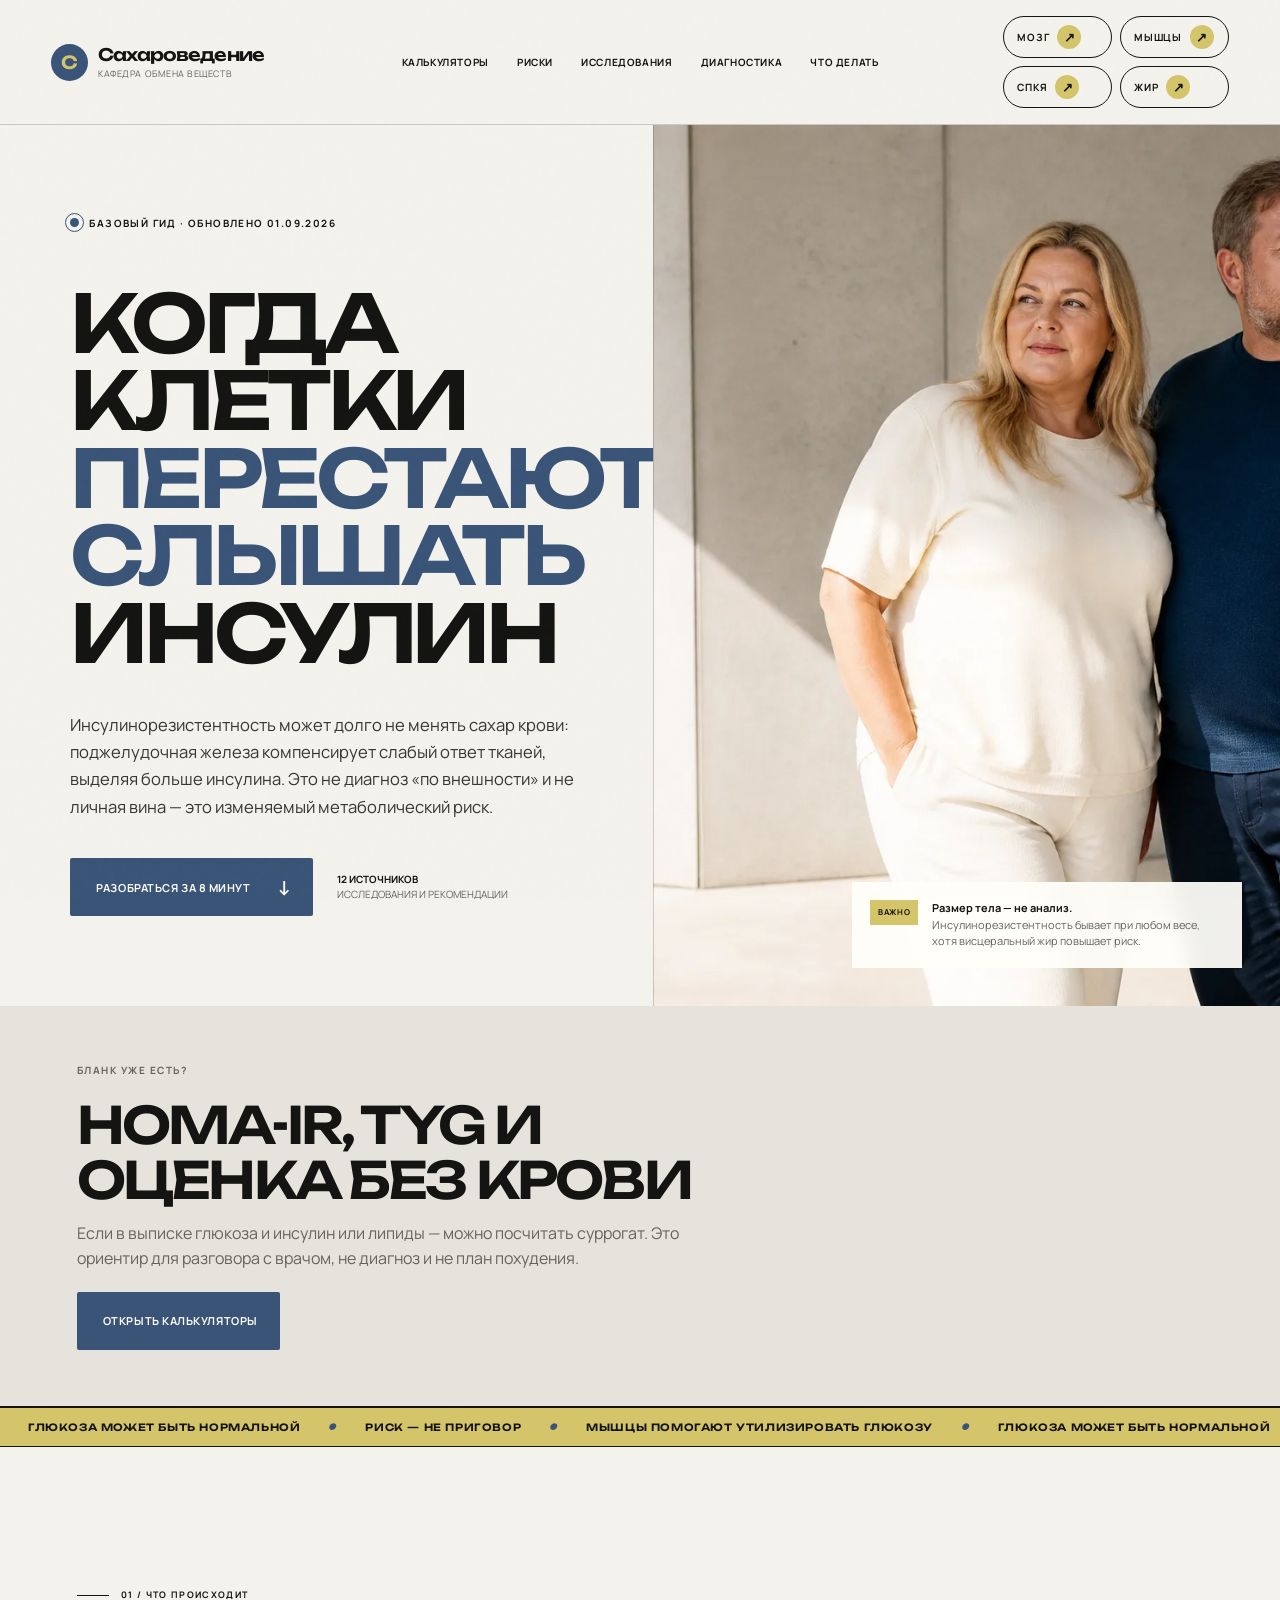
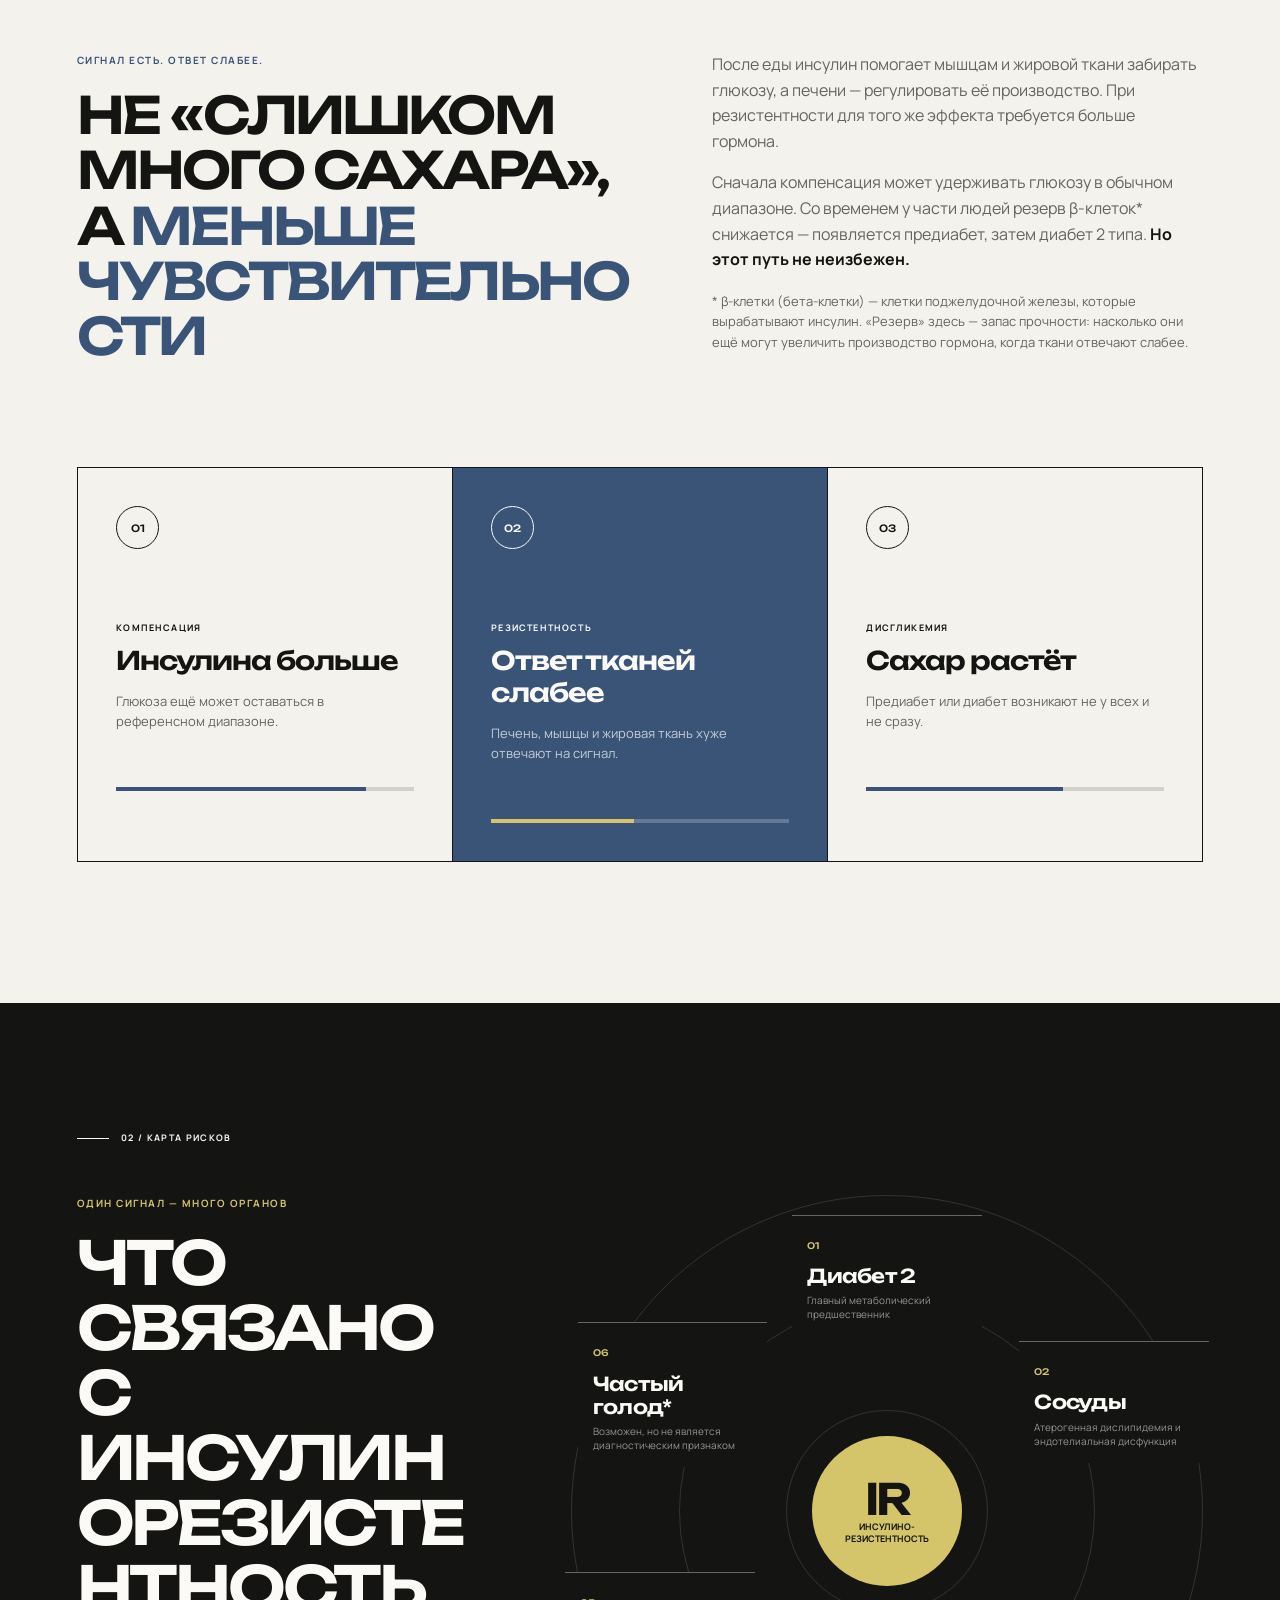
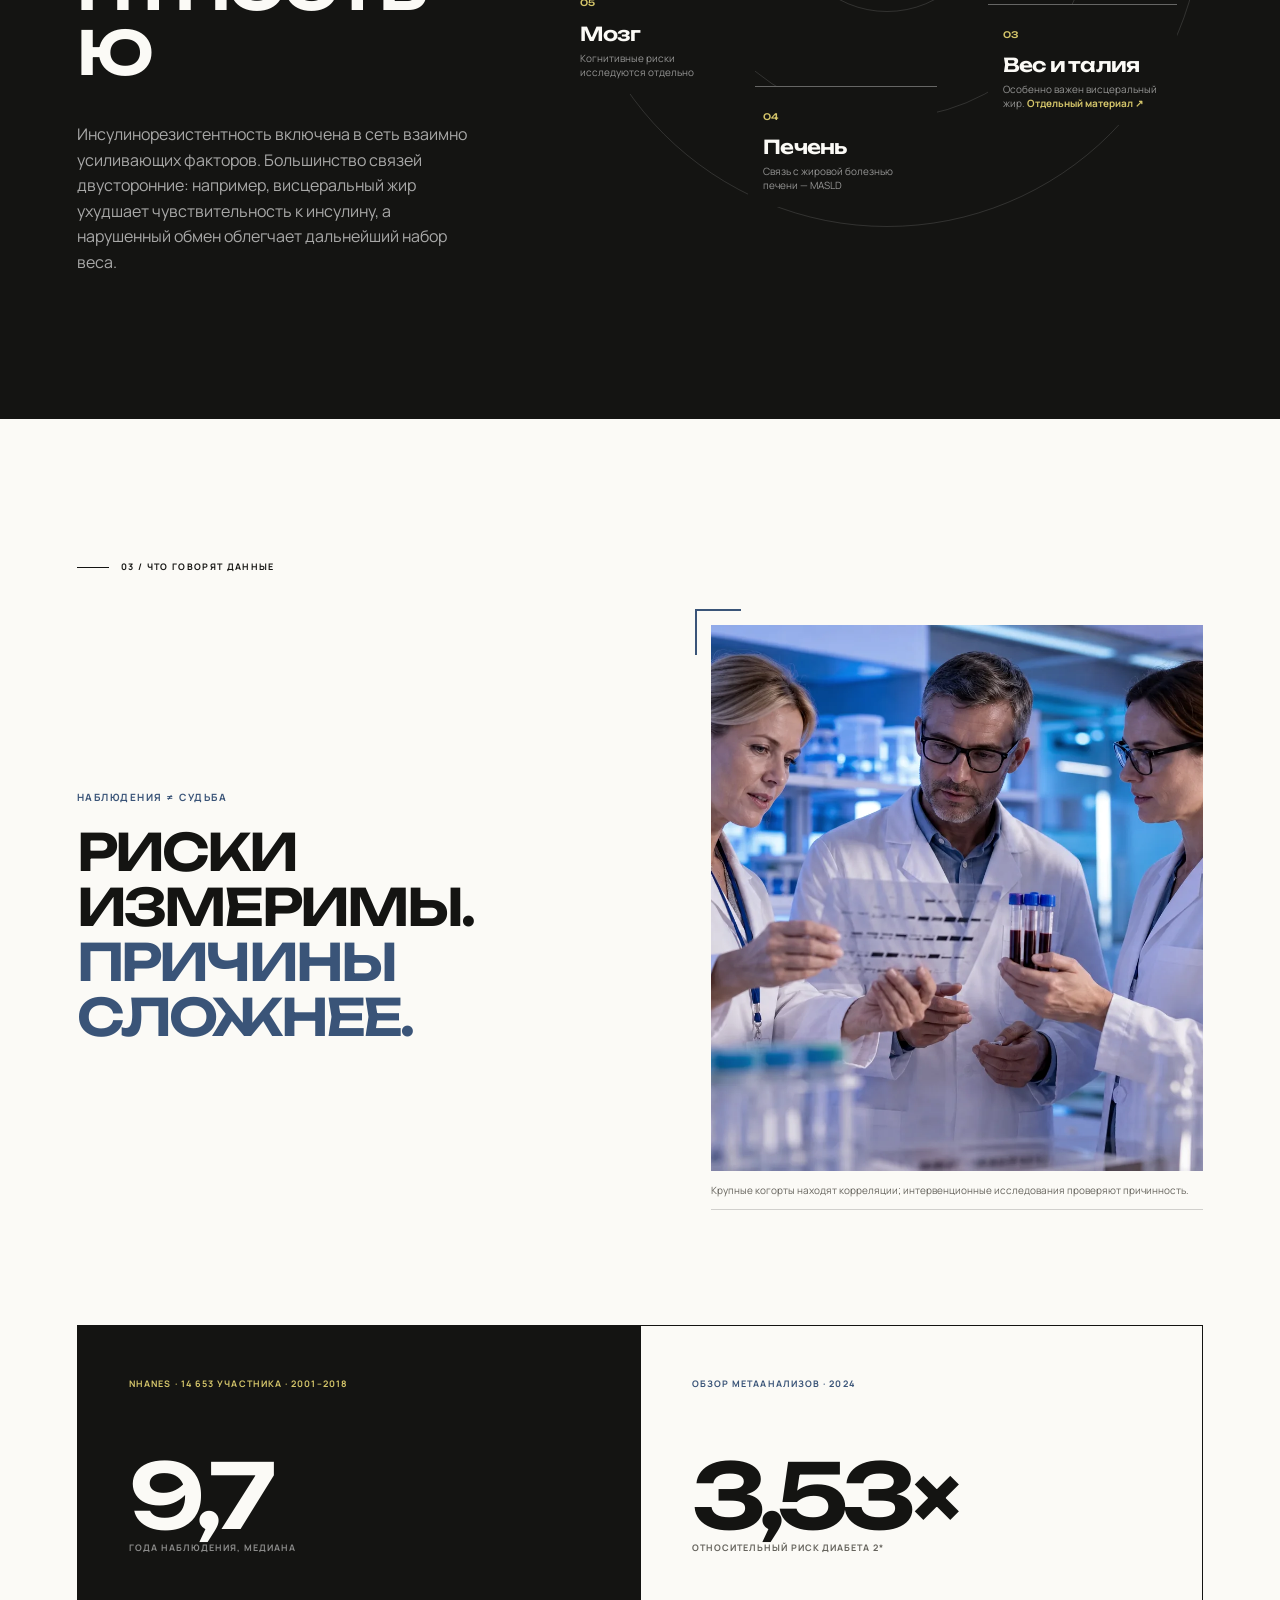
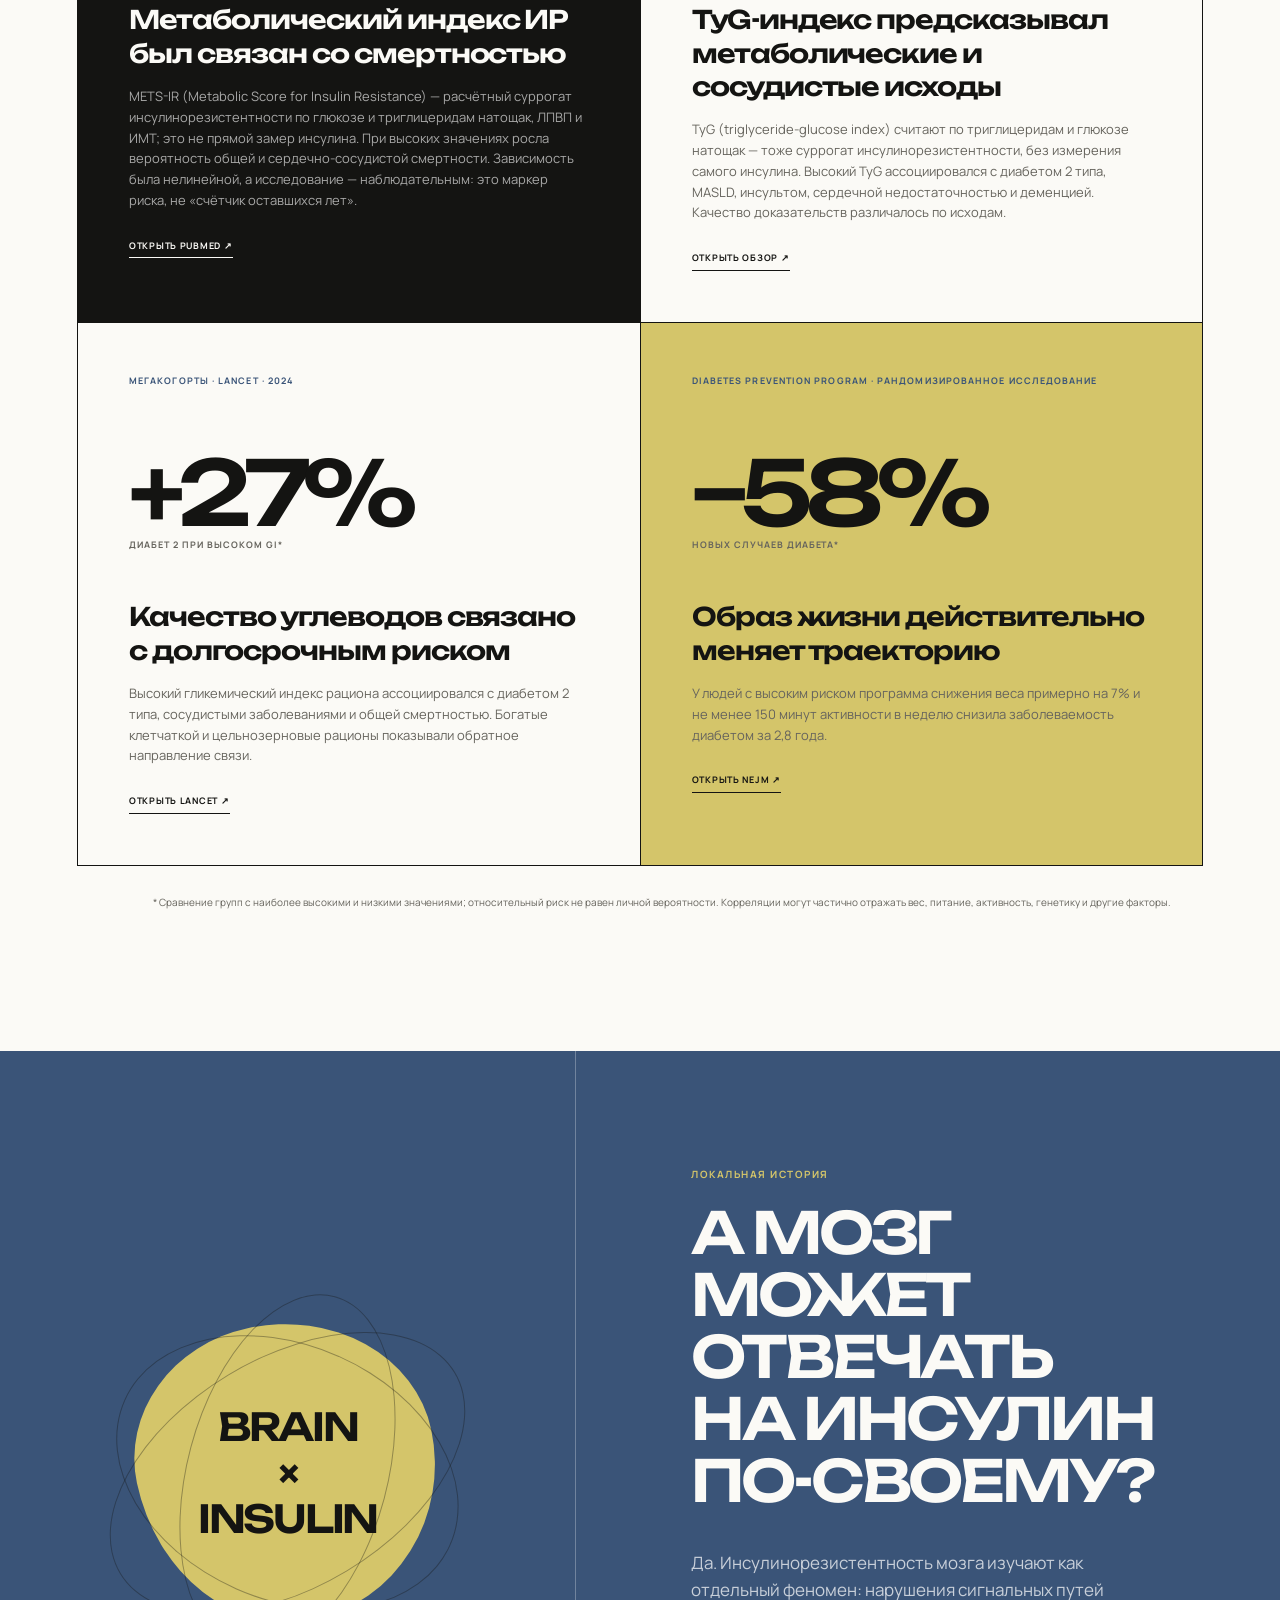
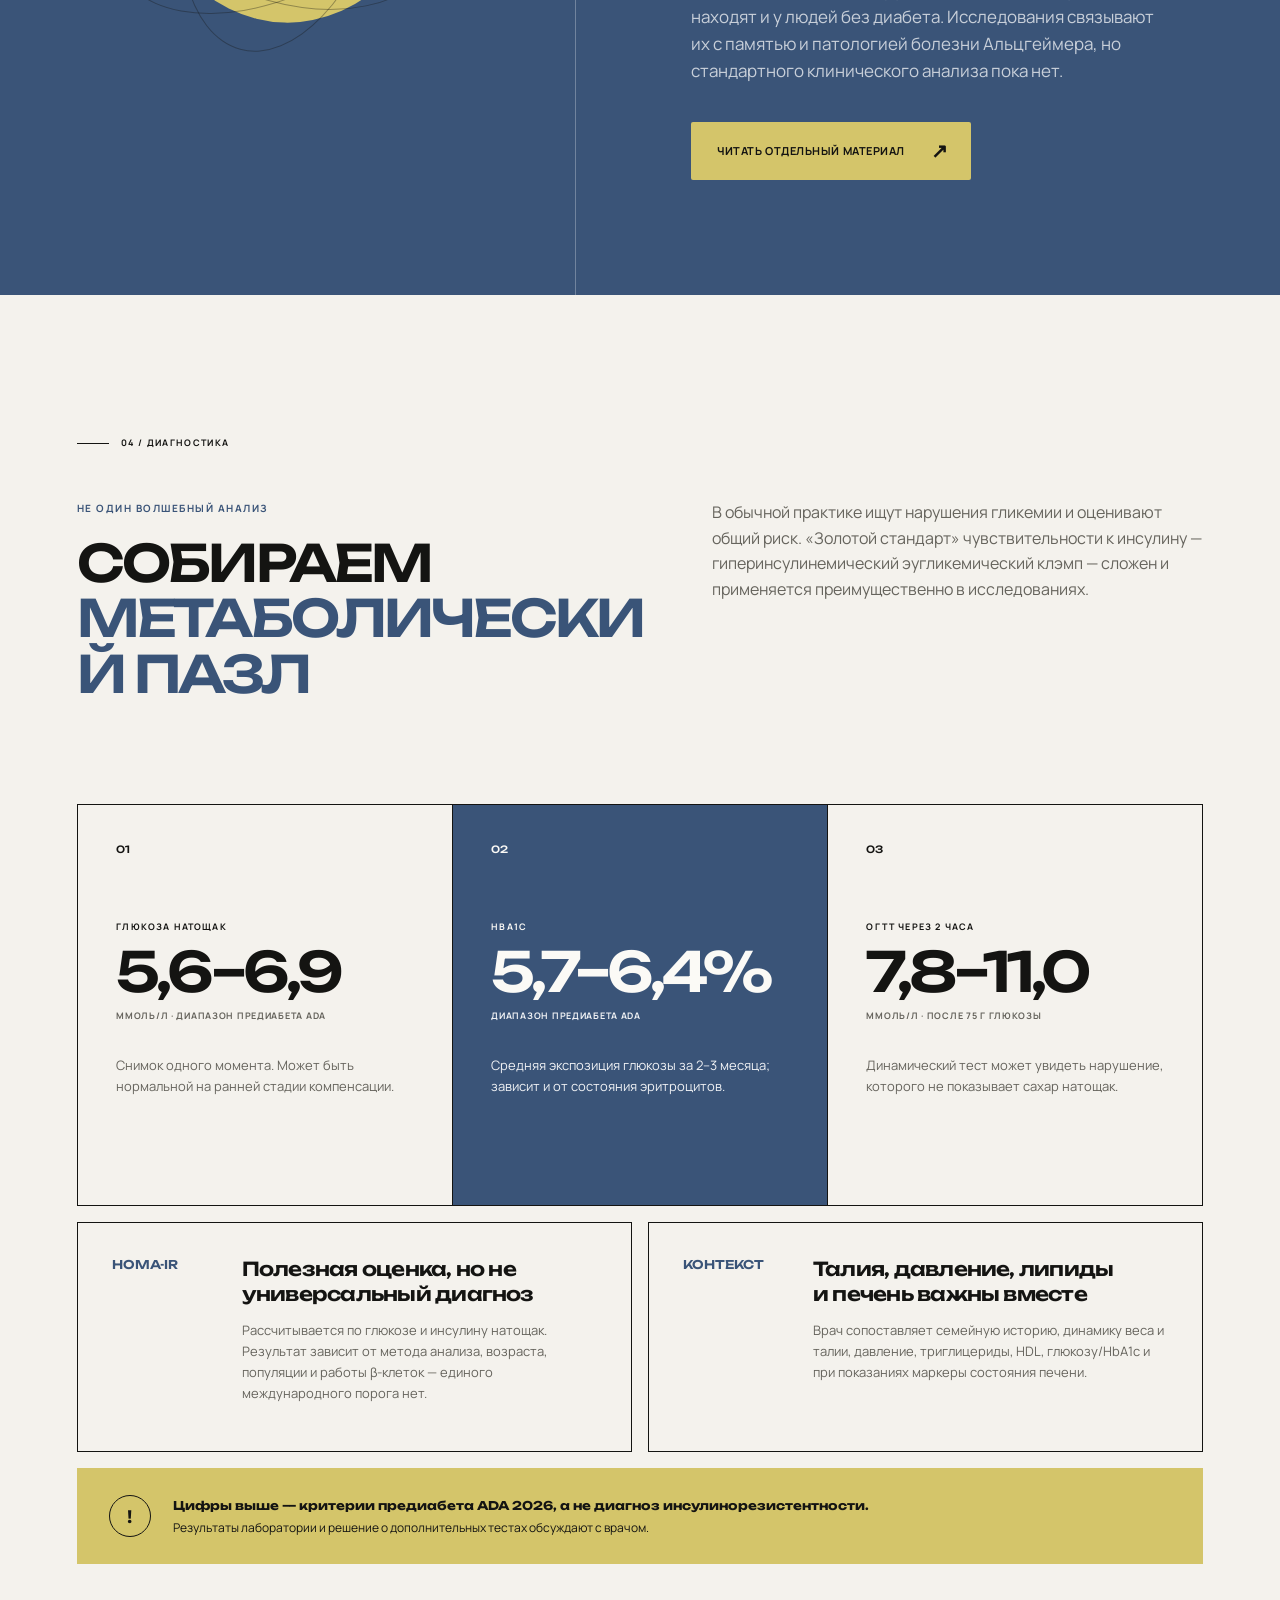
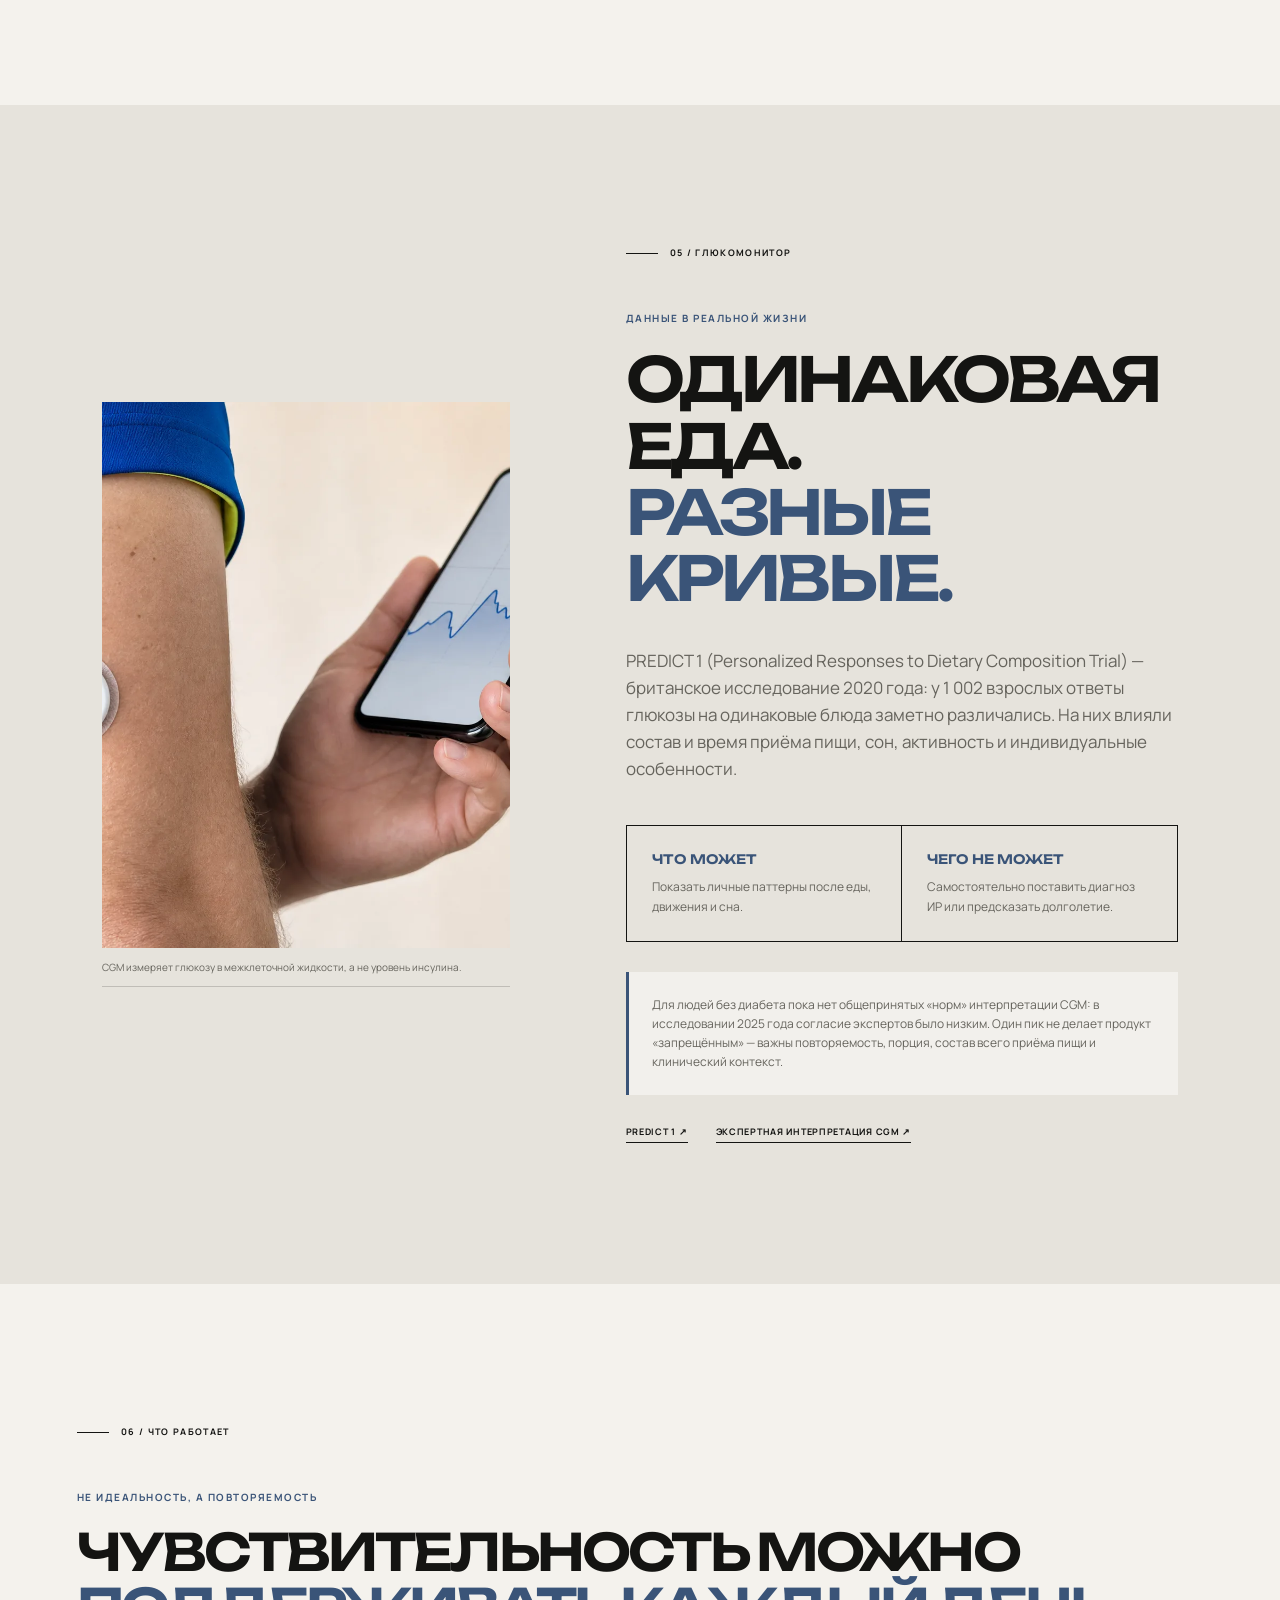
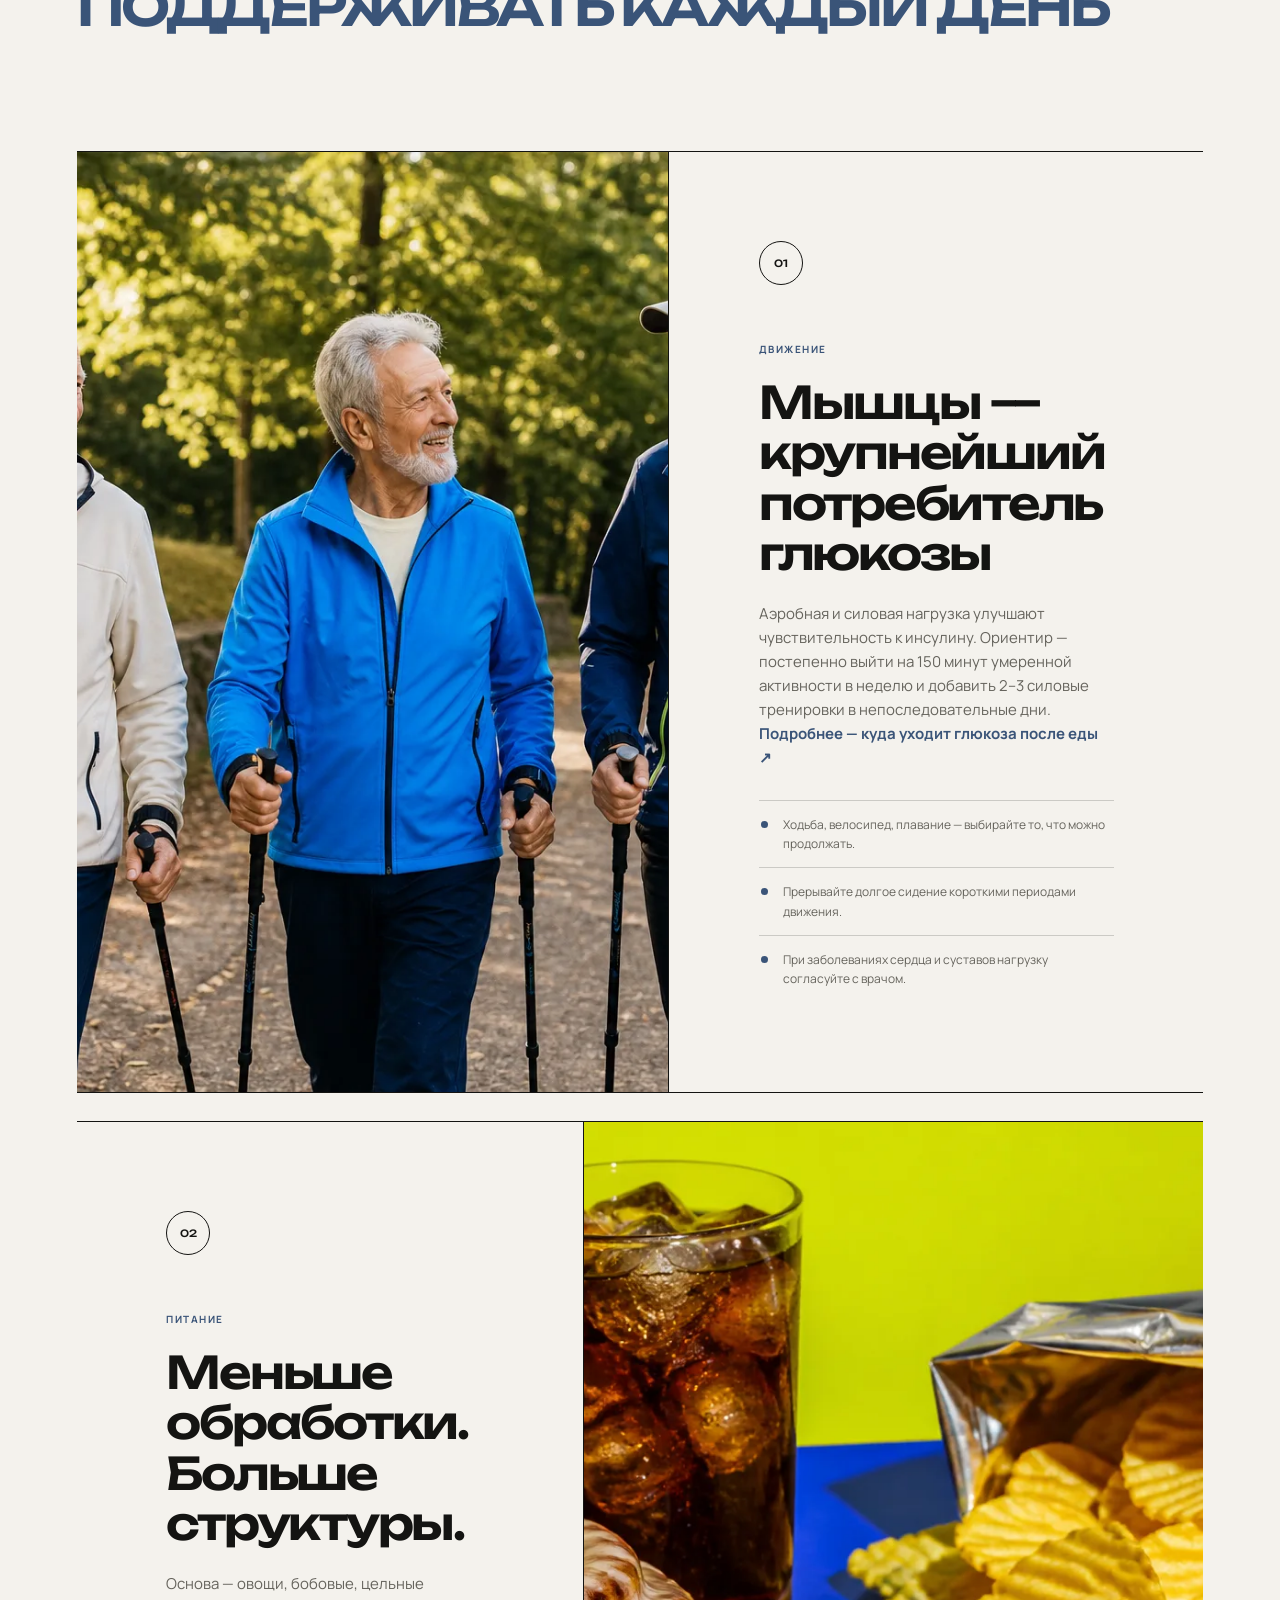
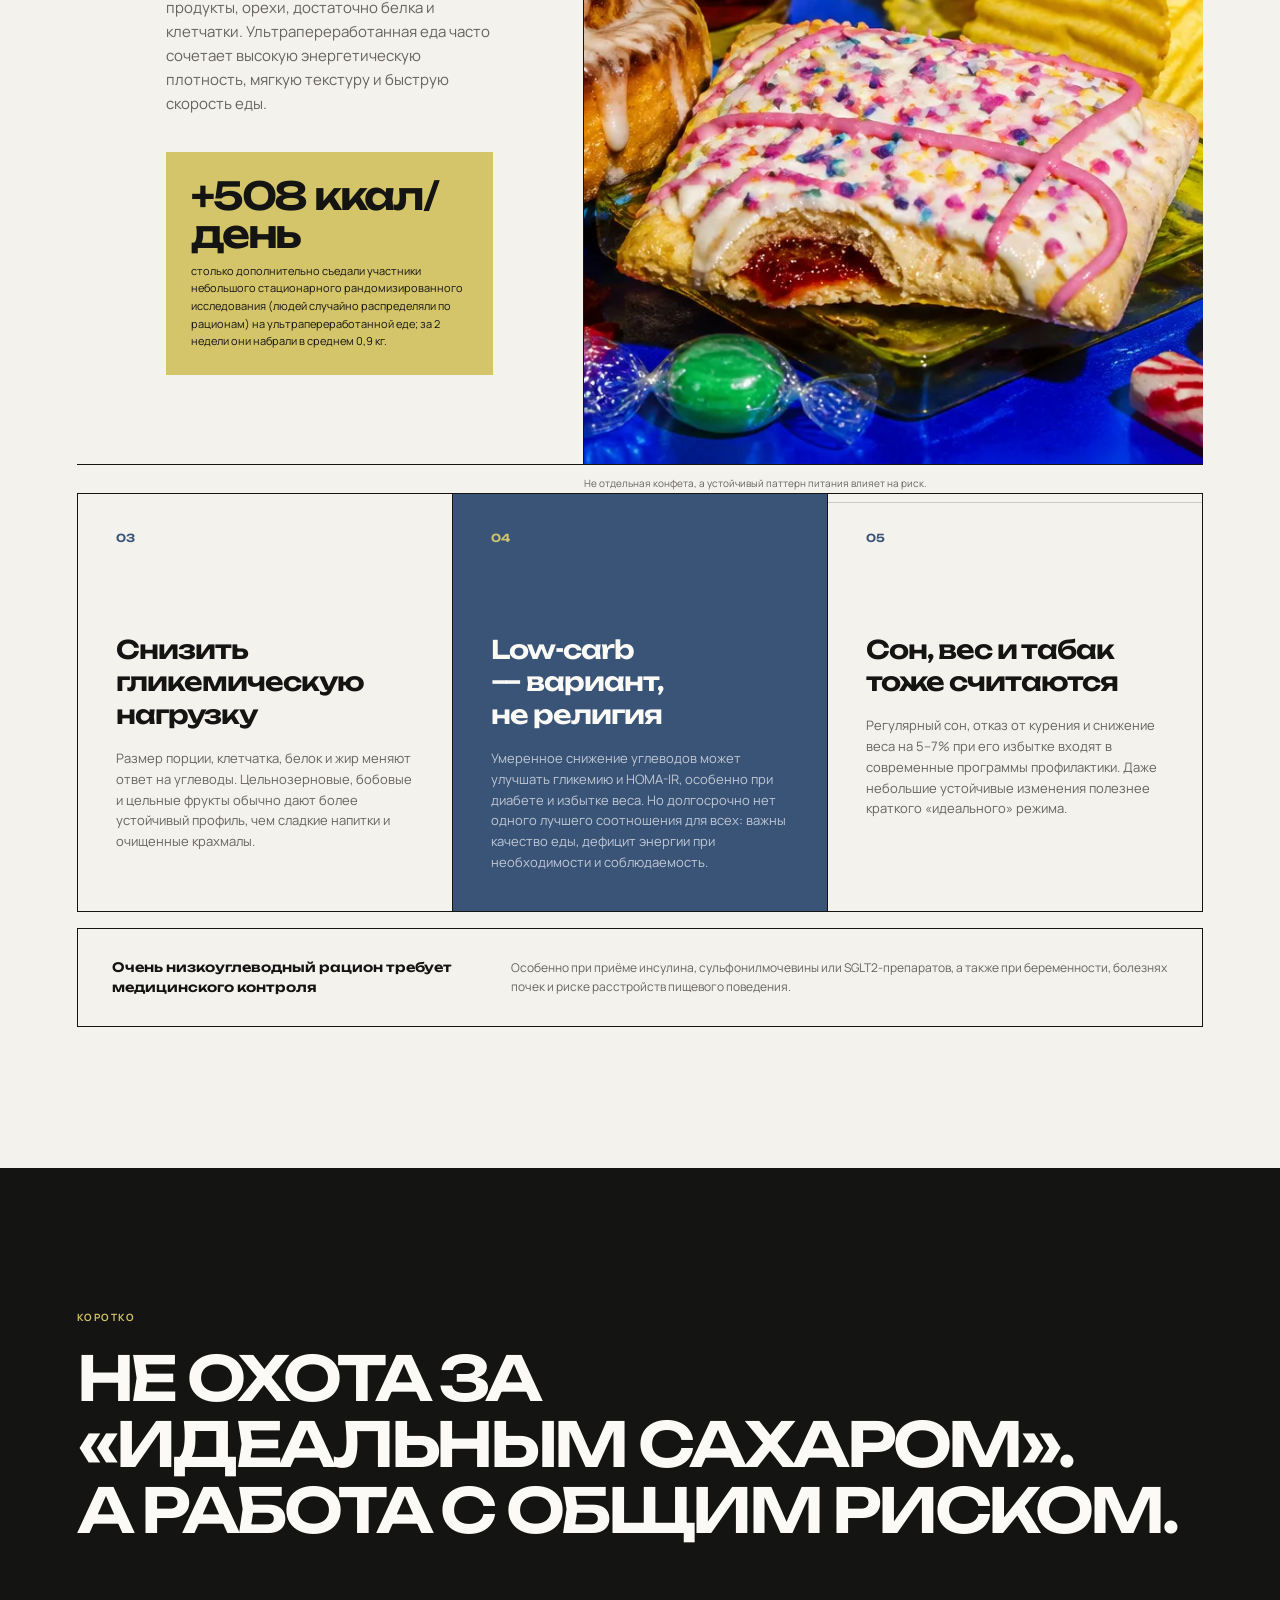
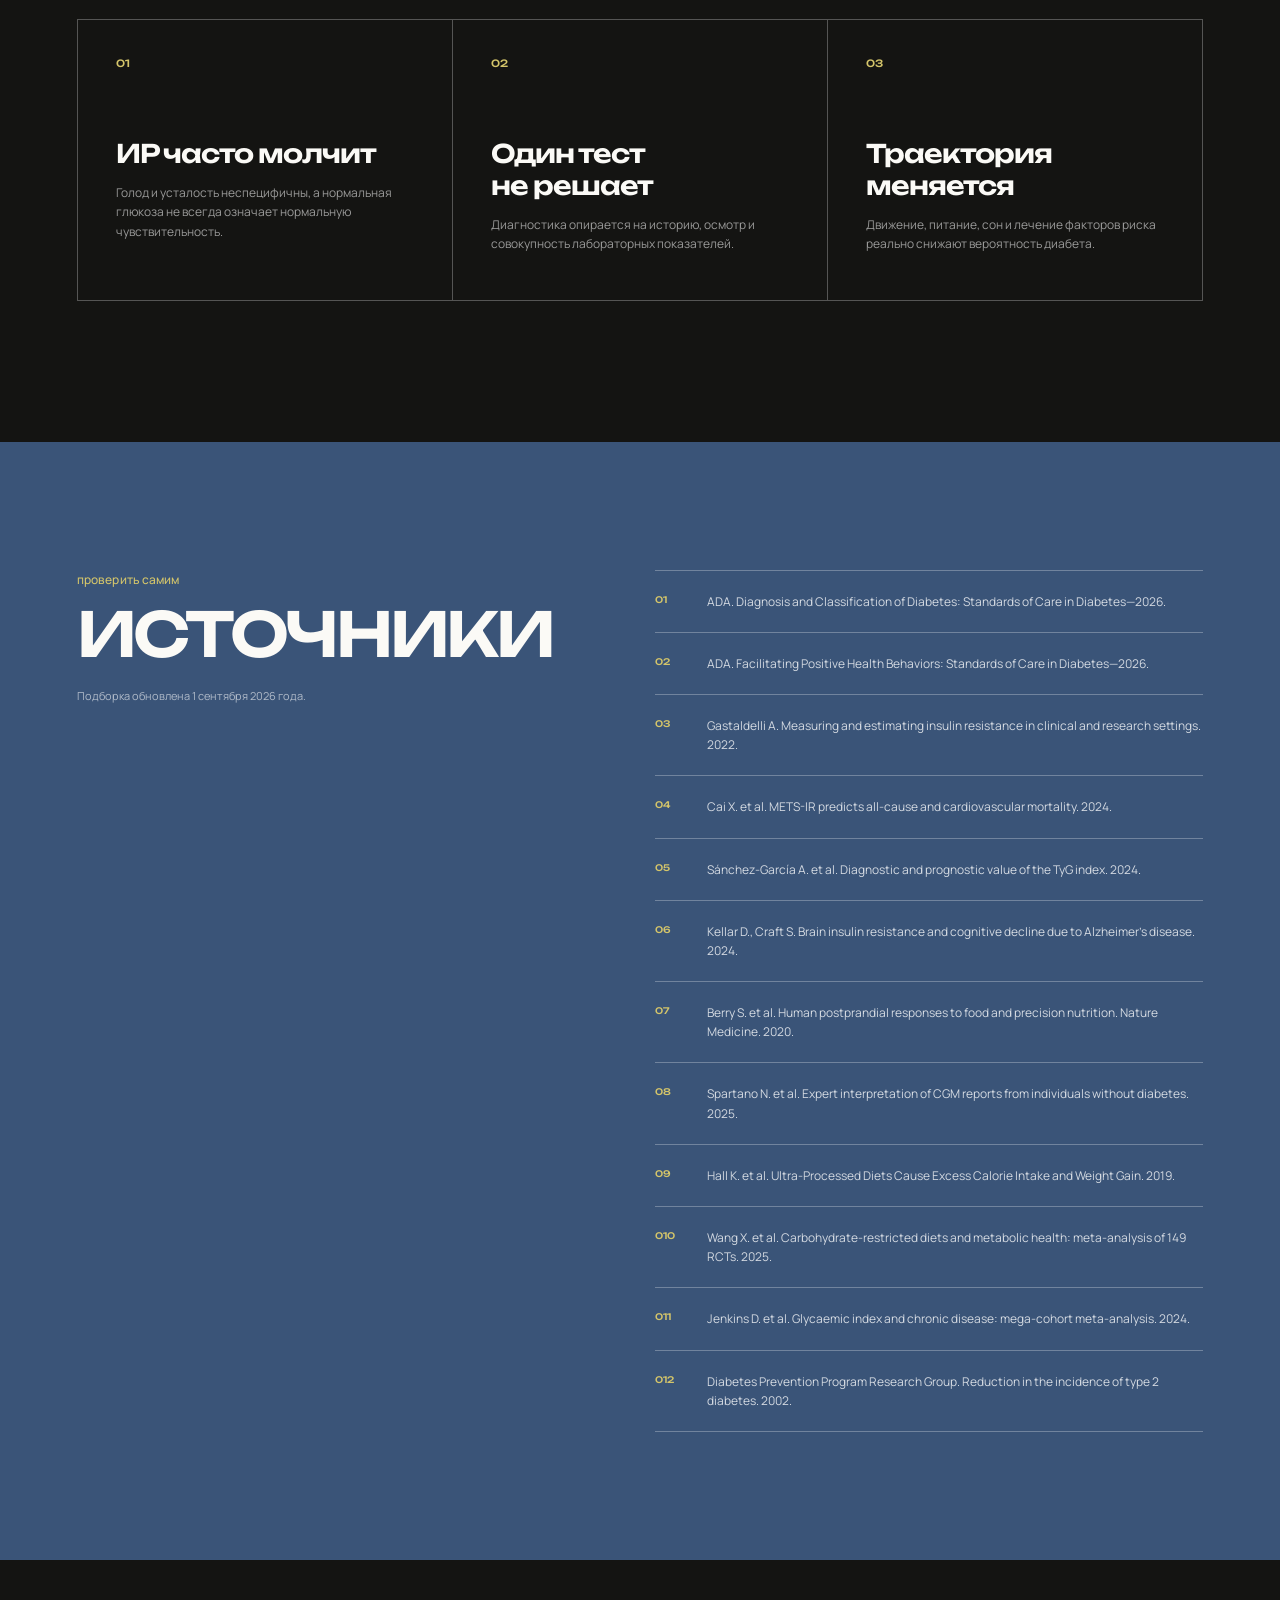
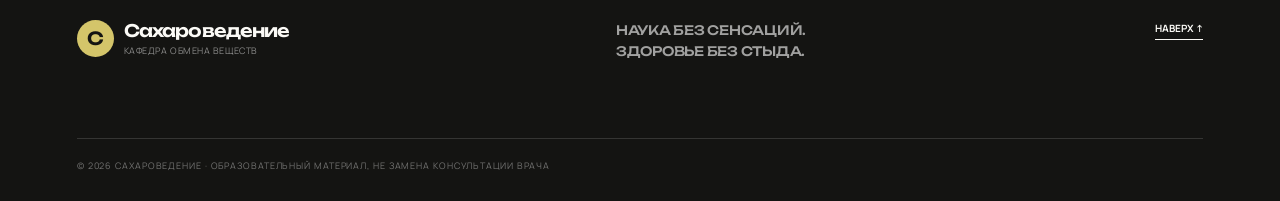
==== commit a2044cde: "Add HOMA, TyG, METS-IR and FINDRISC calculators Educational client-side tools with a landing page, h" ====
--- a/docs/index.html
+++ b/docs/index.html
@@ -66,8 +66,8 @@
       href="https://fonts.googleapis.com/css2?family=Manrope:wght@400;500;600;700&family=Unbounded:wght@500;600;700&display=swap"
       rel="stylesheet"
     />
-    <link rel="stylesheet" href="home.css?v=20260910c" />
-    <link rel="stylesheet" href="header.css?v=20260910e" />
+    <link rel="stylesheet" href="home.css?v=20260923a" />
+    <link rel="stylesheet" href="header.css?v=20260923a" />
     <script src="script.js" defer></script>
   </head>
   <body>
@@ -81,7 +81,9 @@
           <small>кафедра обмена веществ</small>
         </span>
       </a>
+      <a class="calc-link-mobile" href="calculators.html">Калькуляторы</a>
       <nav aria-label="Навигация по странице">
+        <a class="calc-link" href="calculators.html">Калькуляторы</a>
         <a href="#risks">Риски</a>
         <a href="#evidence">Исследования</a>
         <a href="#diagnostics">Диагностика</a>
@@ -144,6 +146,16 @@
             </p>
           </figcaption>
         </figure>
+      </section>
+
+      <section class="calc-invite" aria-labelledby="calc-invite-title">
+        <p class="kicker">Бланк уже есть?</p>
+        <h2 id="calc-invite-title">HOMA-IR, TyG и оценка без крови</h2>
+        <p>
+          Если в выписке глюкоза и инсулин или липиды — можно посчитать суррогат. Это ориентир для разговора
+          с врачом, не диагноз и не план похудения.
+        </p>
+        <a class="button button-primary" href="calculators.html">Открыть калькуляторы</a>
       </section>
 
       <div class="ticker" aria-hidden="true">
--- a/docs/home.css
+++ b/docs/home.css
@@ -431,7 +431,29 @@
   border-top: 1px solid var(--ink);
   border-bottom: 1px solid var(--ink);
   background: var(--acid);
+  font: 700 12px/1 var(--display);
+  letter-spacing: 0.08em;
+  text-transform: uppercase;
   white-space: nowrap;
+}
+
+.calc-invite {
+  display: grid;
+  gap: 12px;
+  justify-items: start;
+  padding: clamp(36px, 5vw, 56px) clamp(24px, 6vw, 94px);
+  border-bottom: 1px solid var(--ink);
+  background: var(--paper-deep);
+}
+
+.calc-invite h2 {
+  max-width: 18ch;
+}
+
+.calc-invite p {
+  max-width: 640px;
+  margin-bottom: 8px;
+  color: var(--muted);
 }
 
 .ticker div {
--- a/docs/header.css
+++ b/docs/header.css
@@ -119,6 +119,17 @@
   word-break: keep-all;
 }
 
+.site-header .calc-link-mobile {
+  display: none;
+  justify-self: end;
+  align-self: center;
+  font-size: 10px;
+  font-weight: 700;
+  letter-spacing: 0.08em;
+  text-transform: uppercase;
+  border-bottom: 2px solid var(--acid);
+}
+
 @media (max-width: 1180px) {
   .site-header {
     grid-template-columns: minmax(0, 1fr) auto;
@@ -127,6 +138,16 @@
 
   .site-header nav {
     display: none;
+  }
+
+  .site-header .calc-link-mobile {
+    display: inline-flex;
+    grid-column: 2;
+    grid-row: 1;
+  }
+
+  .site-header .topic-stack {
+    grid-column: 1 / -1;
   }
 }
 
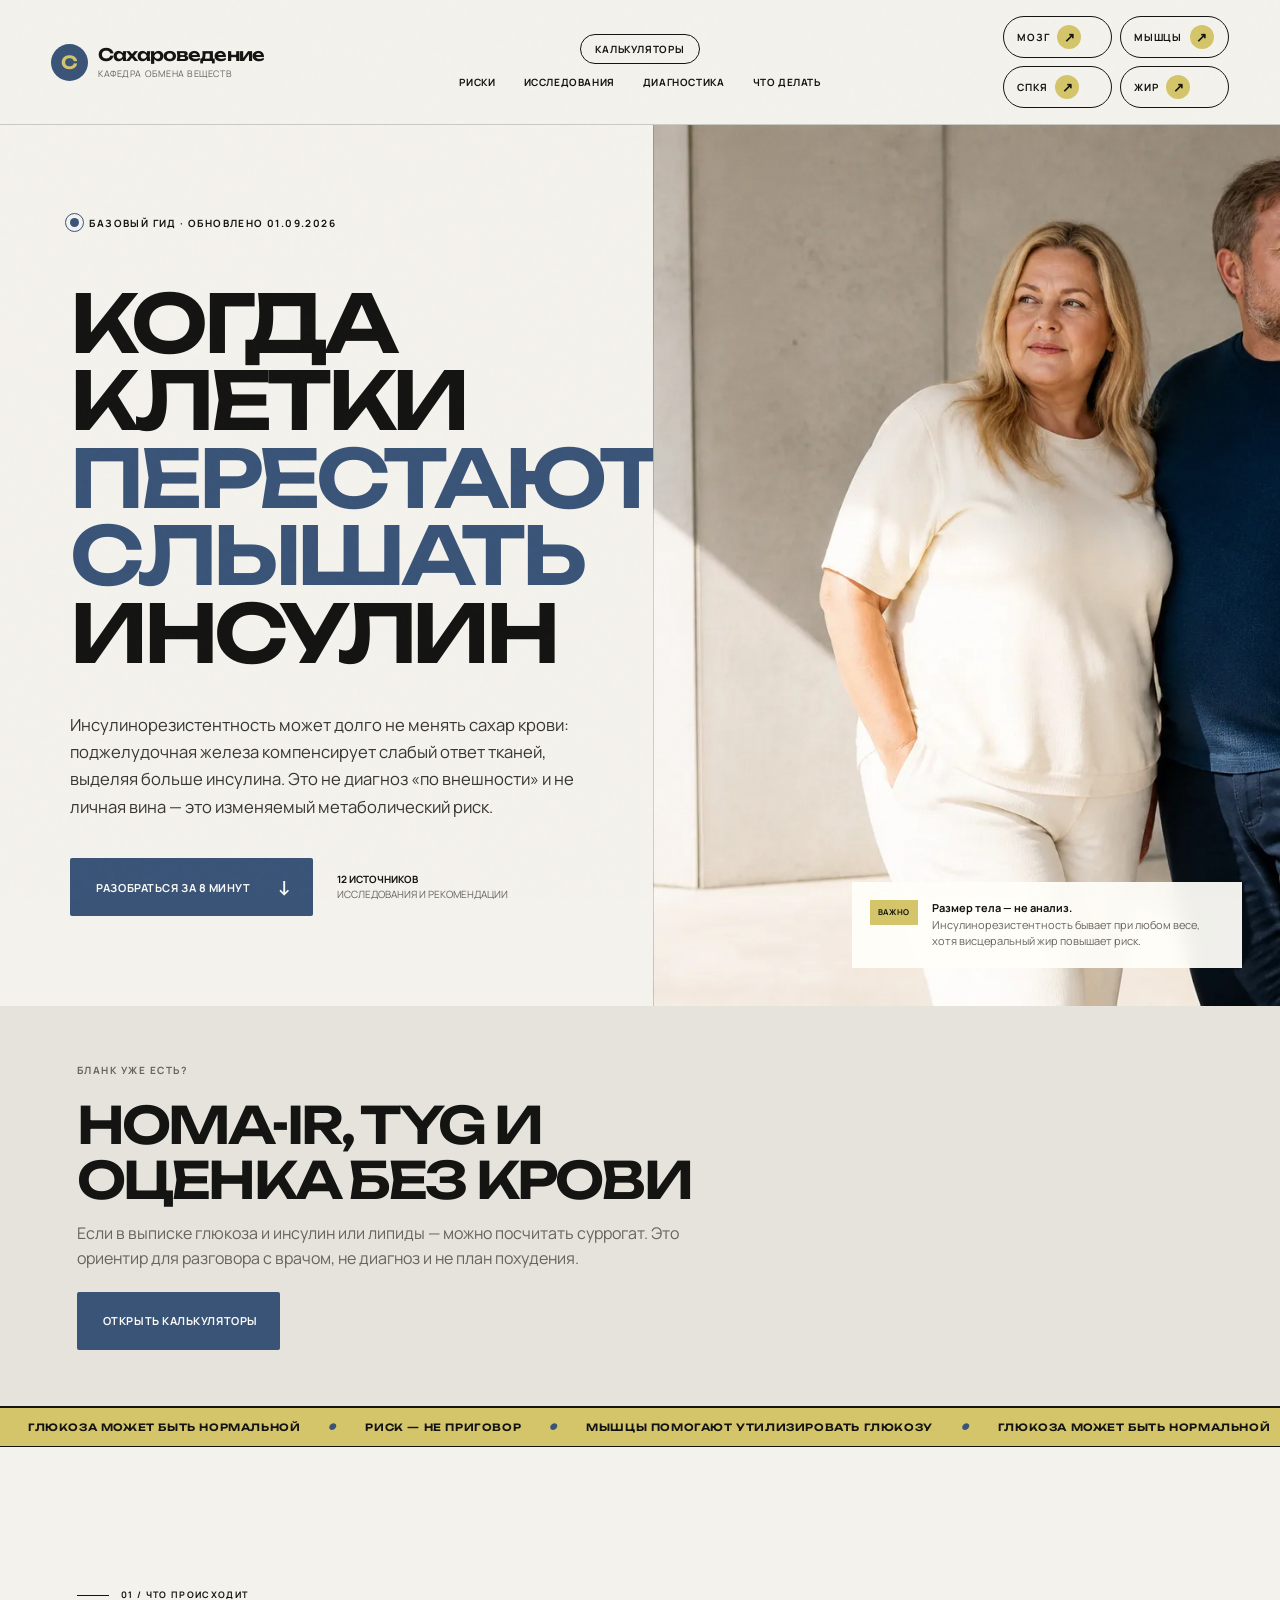
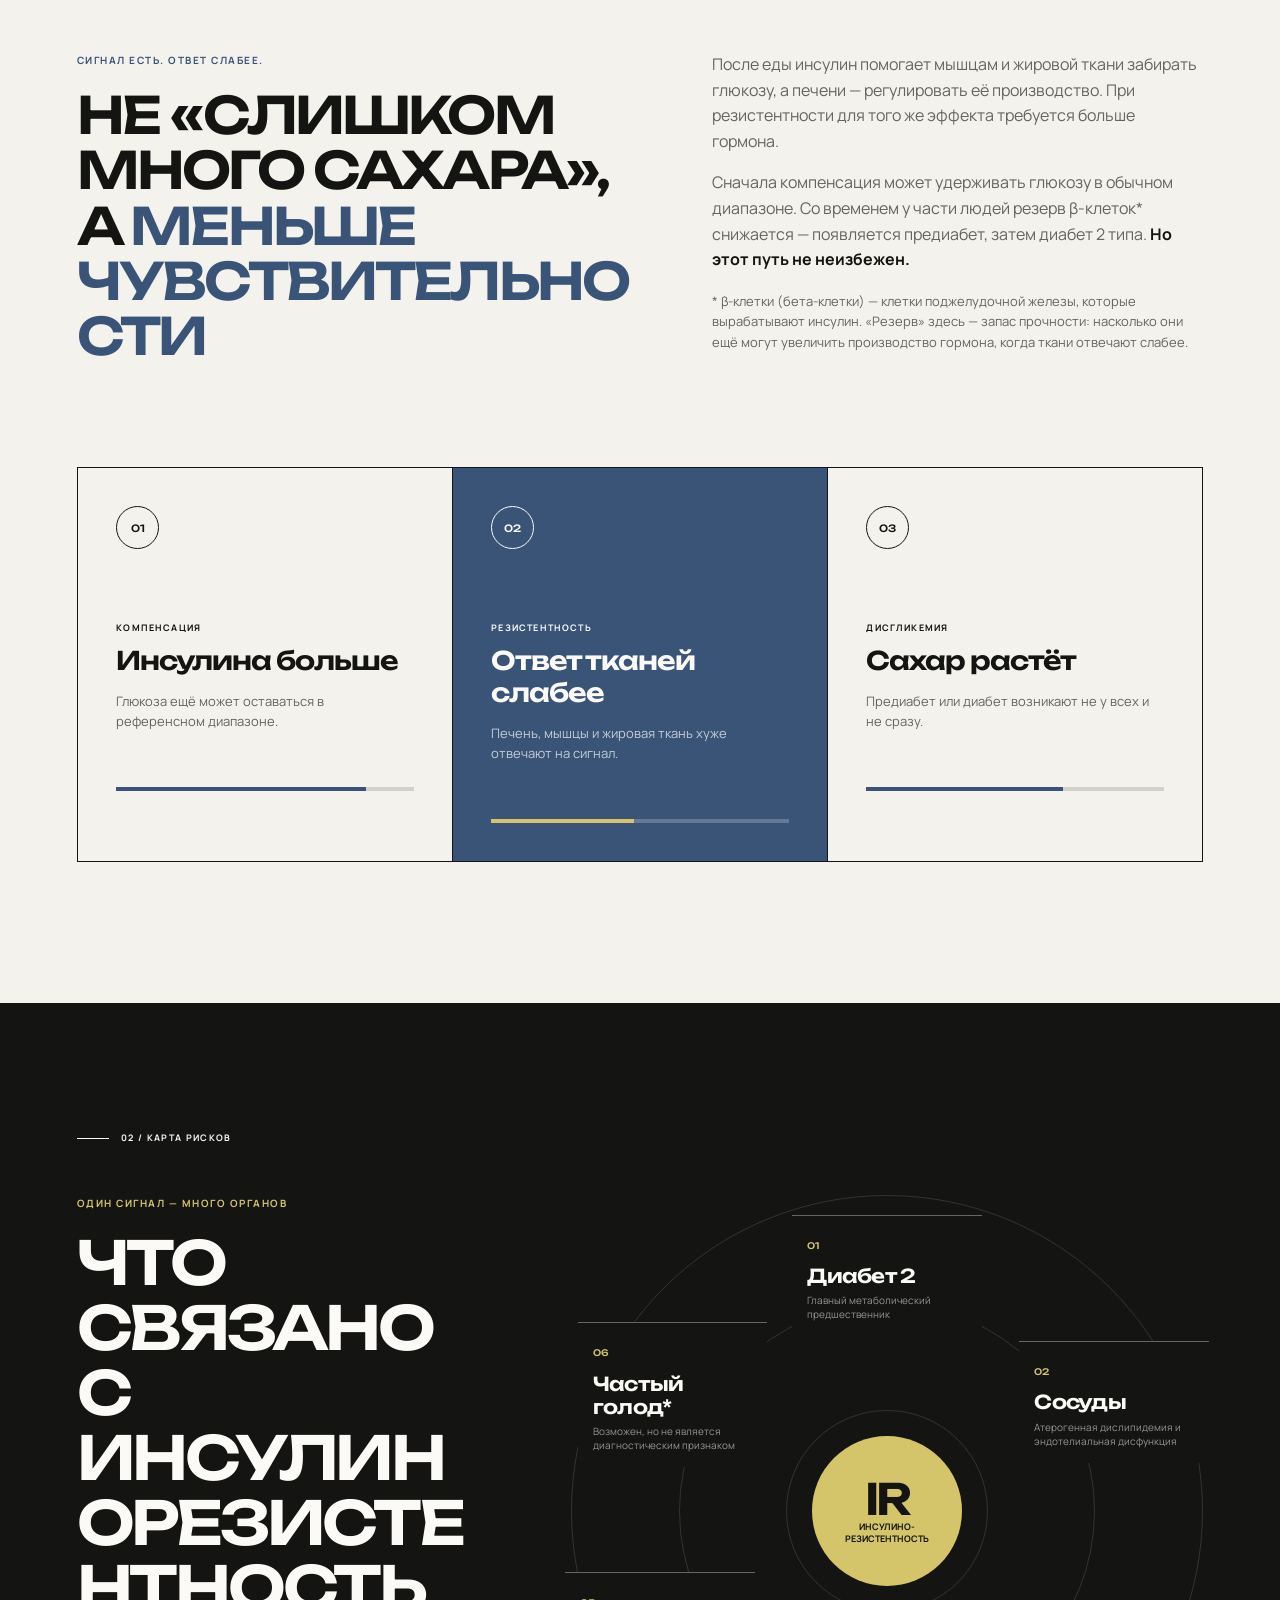
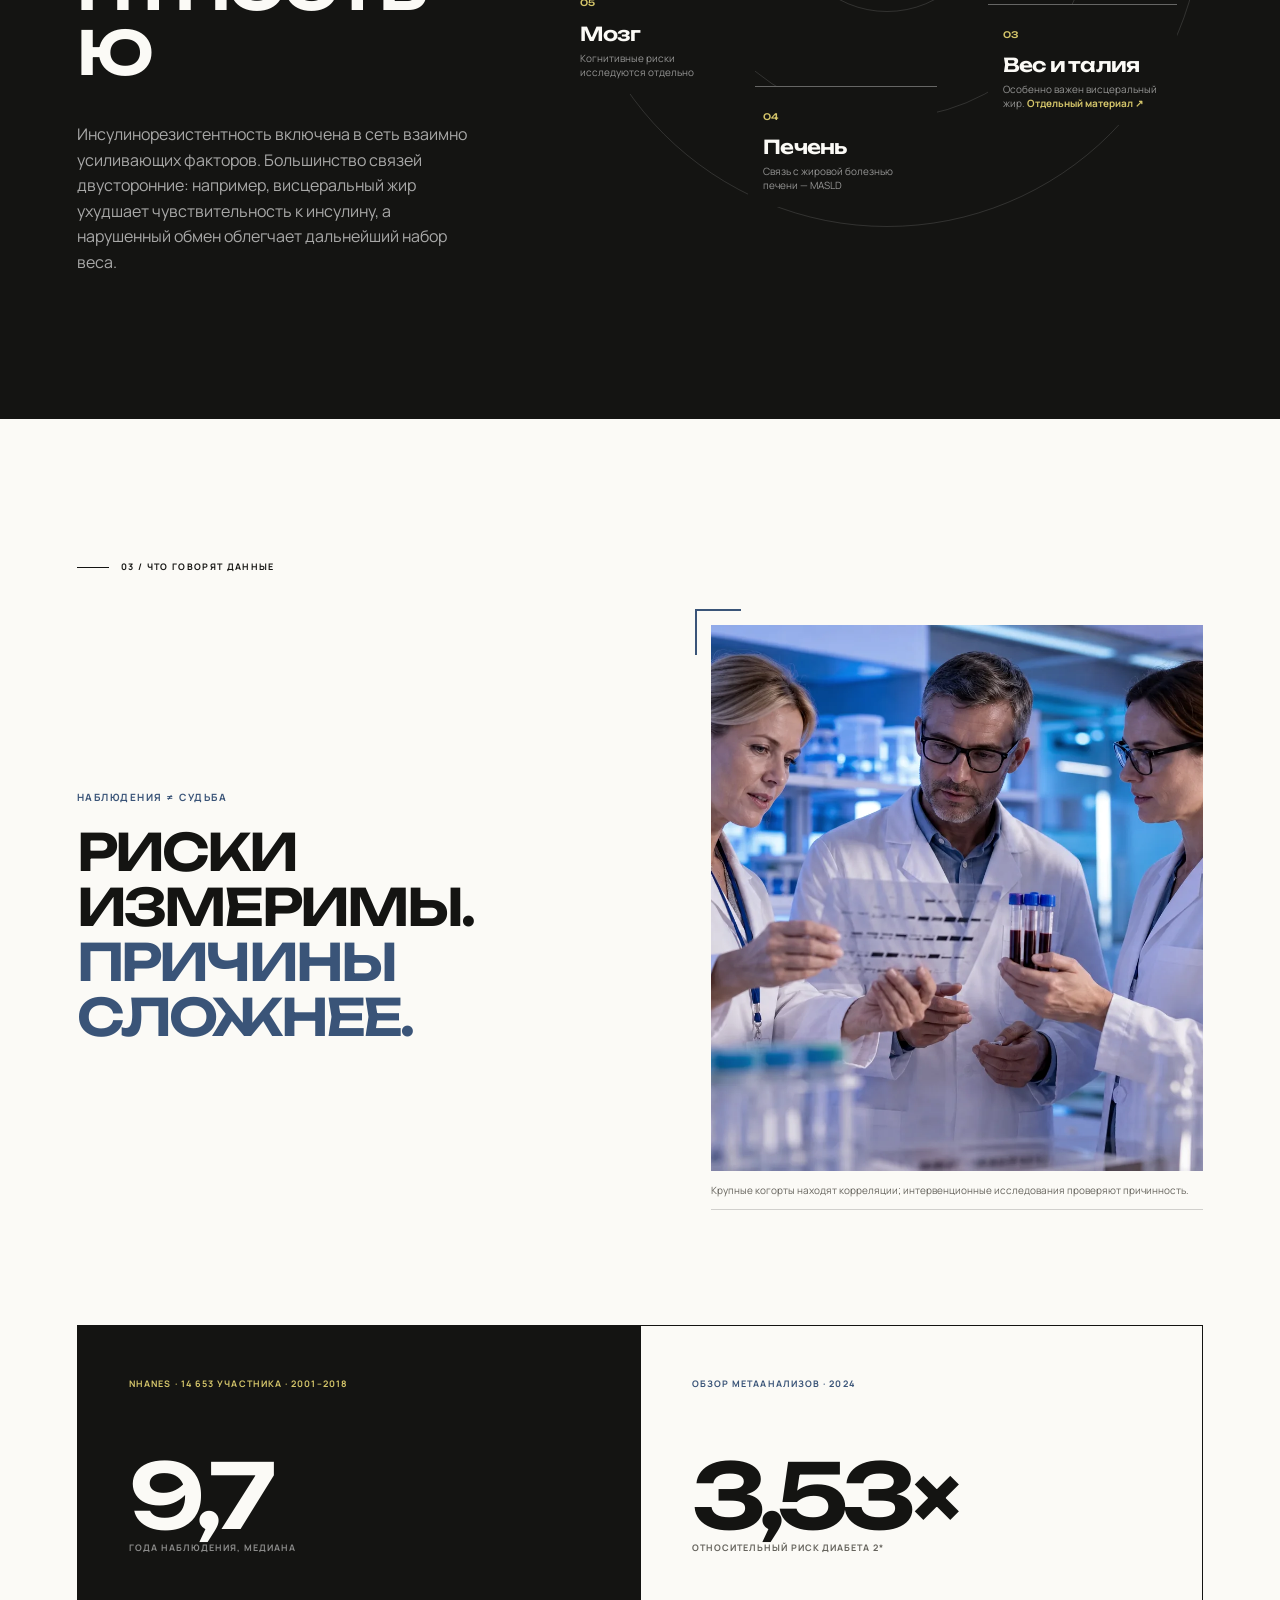
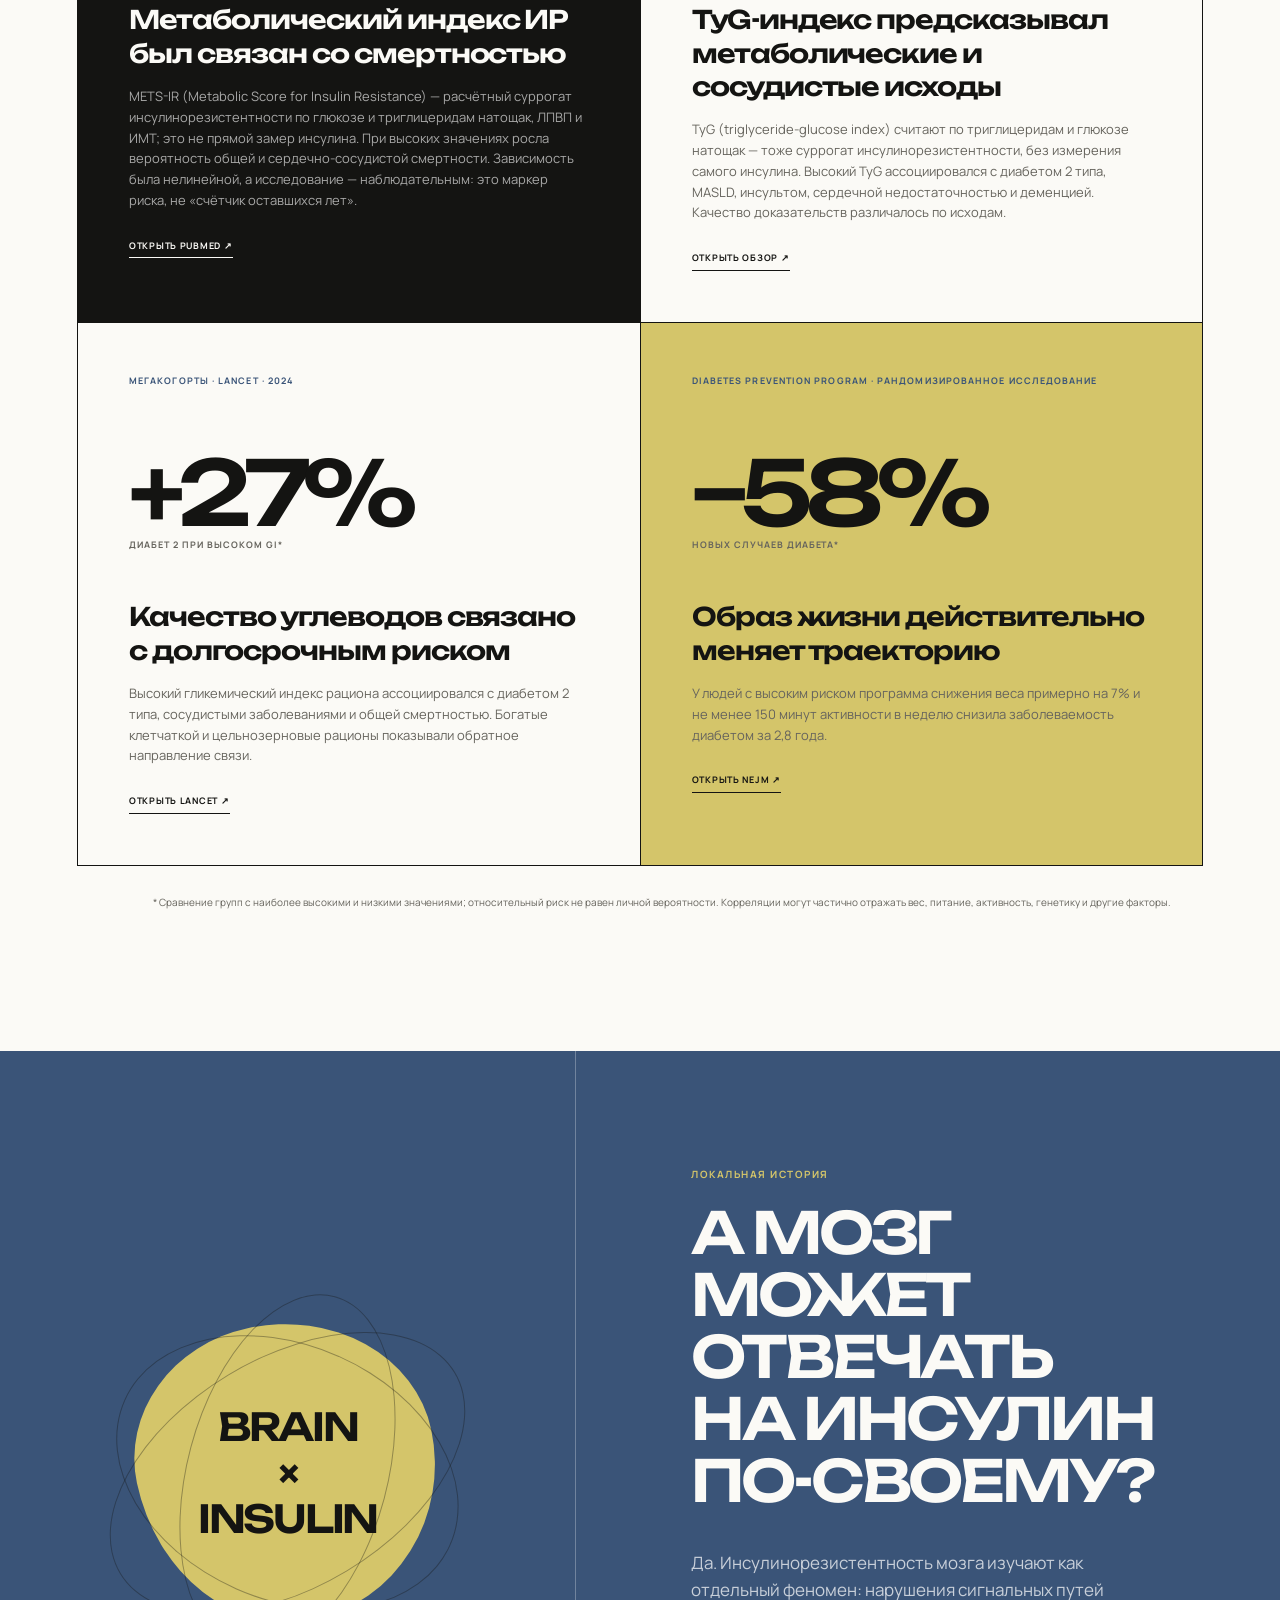
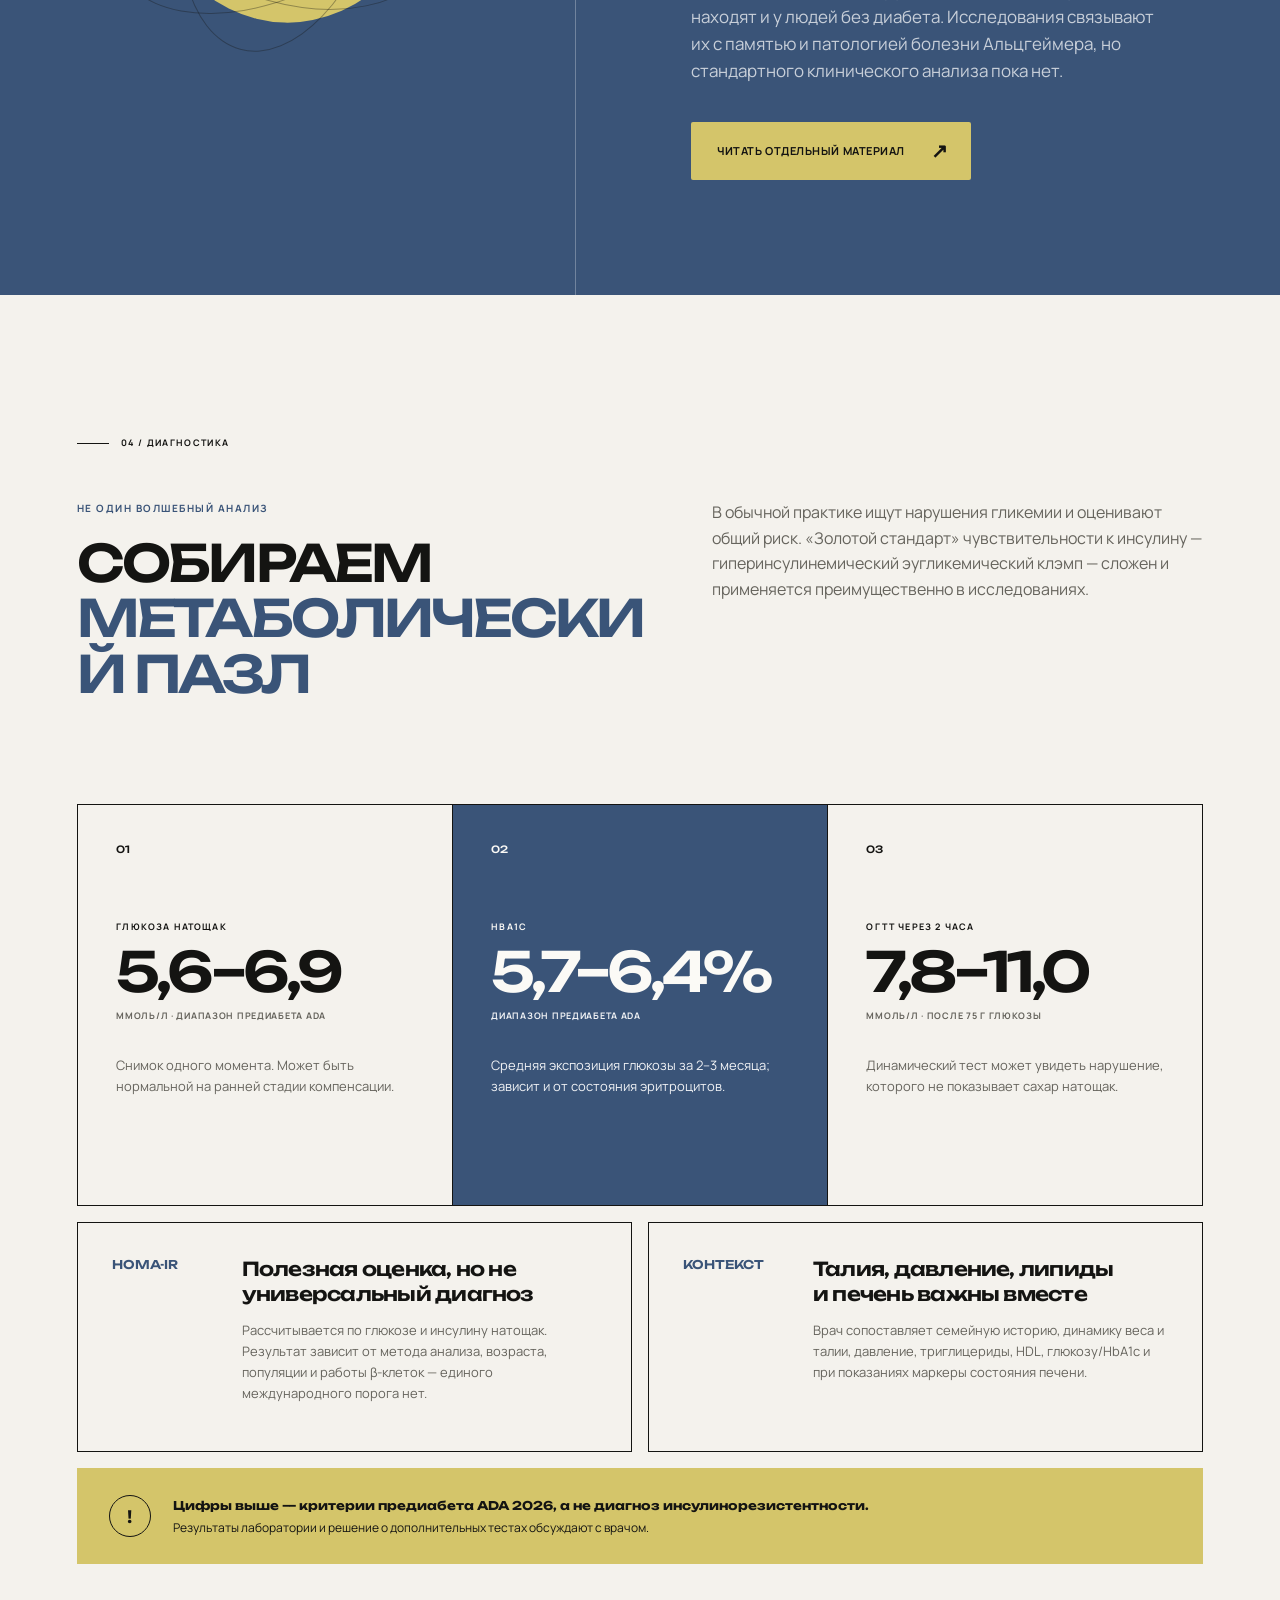
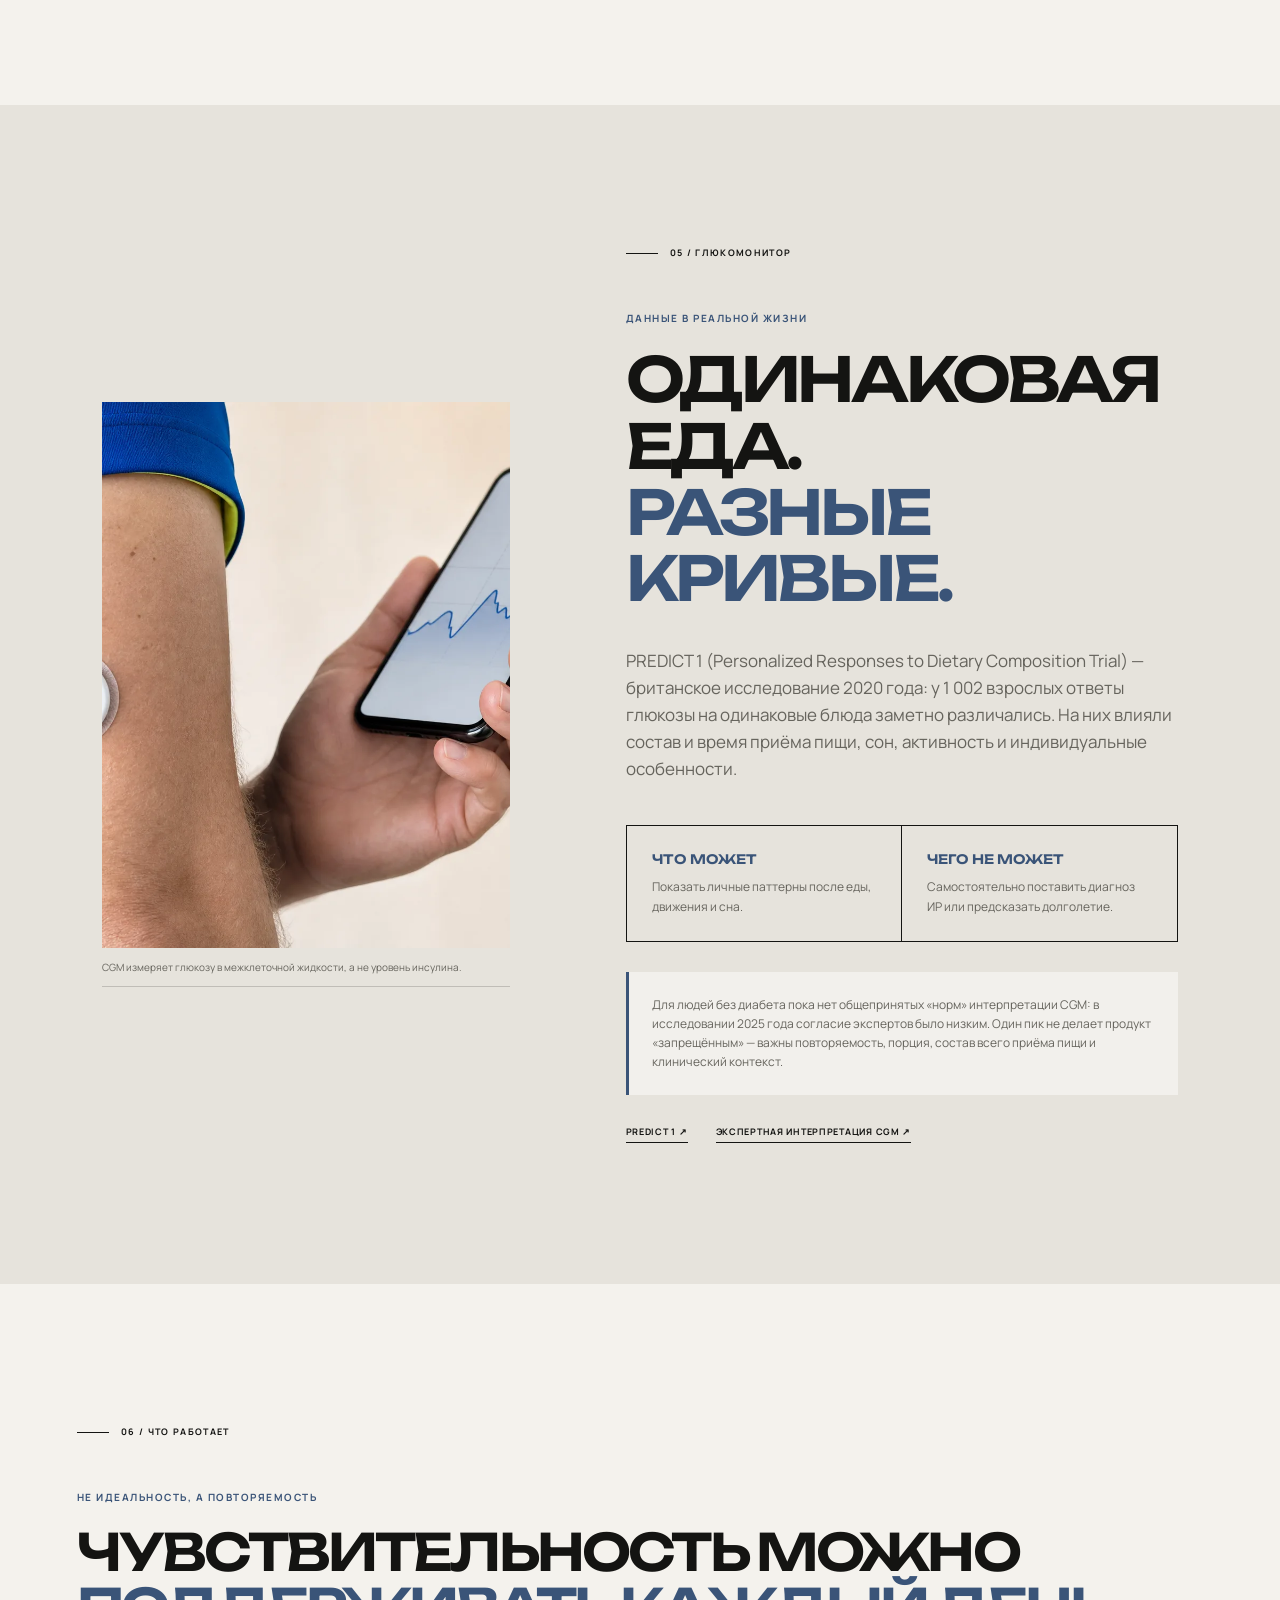
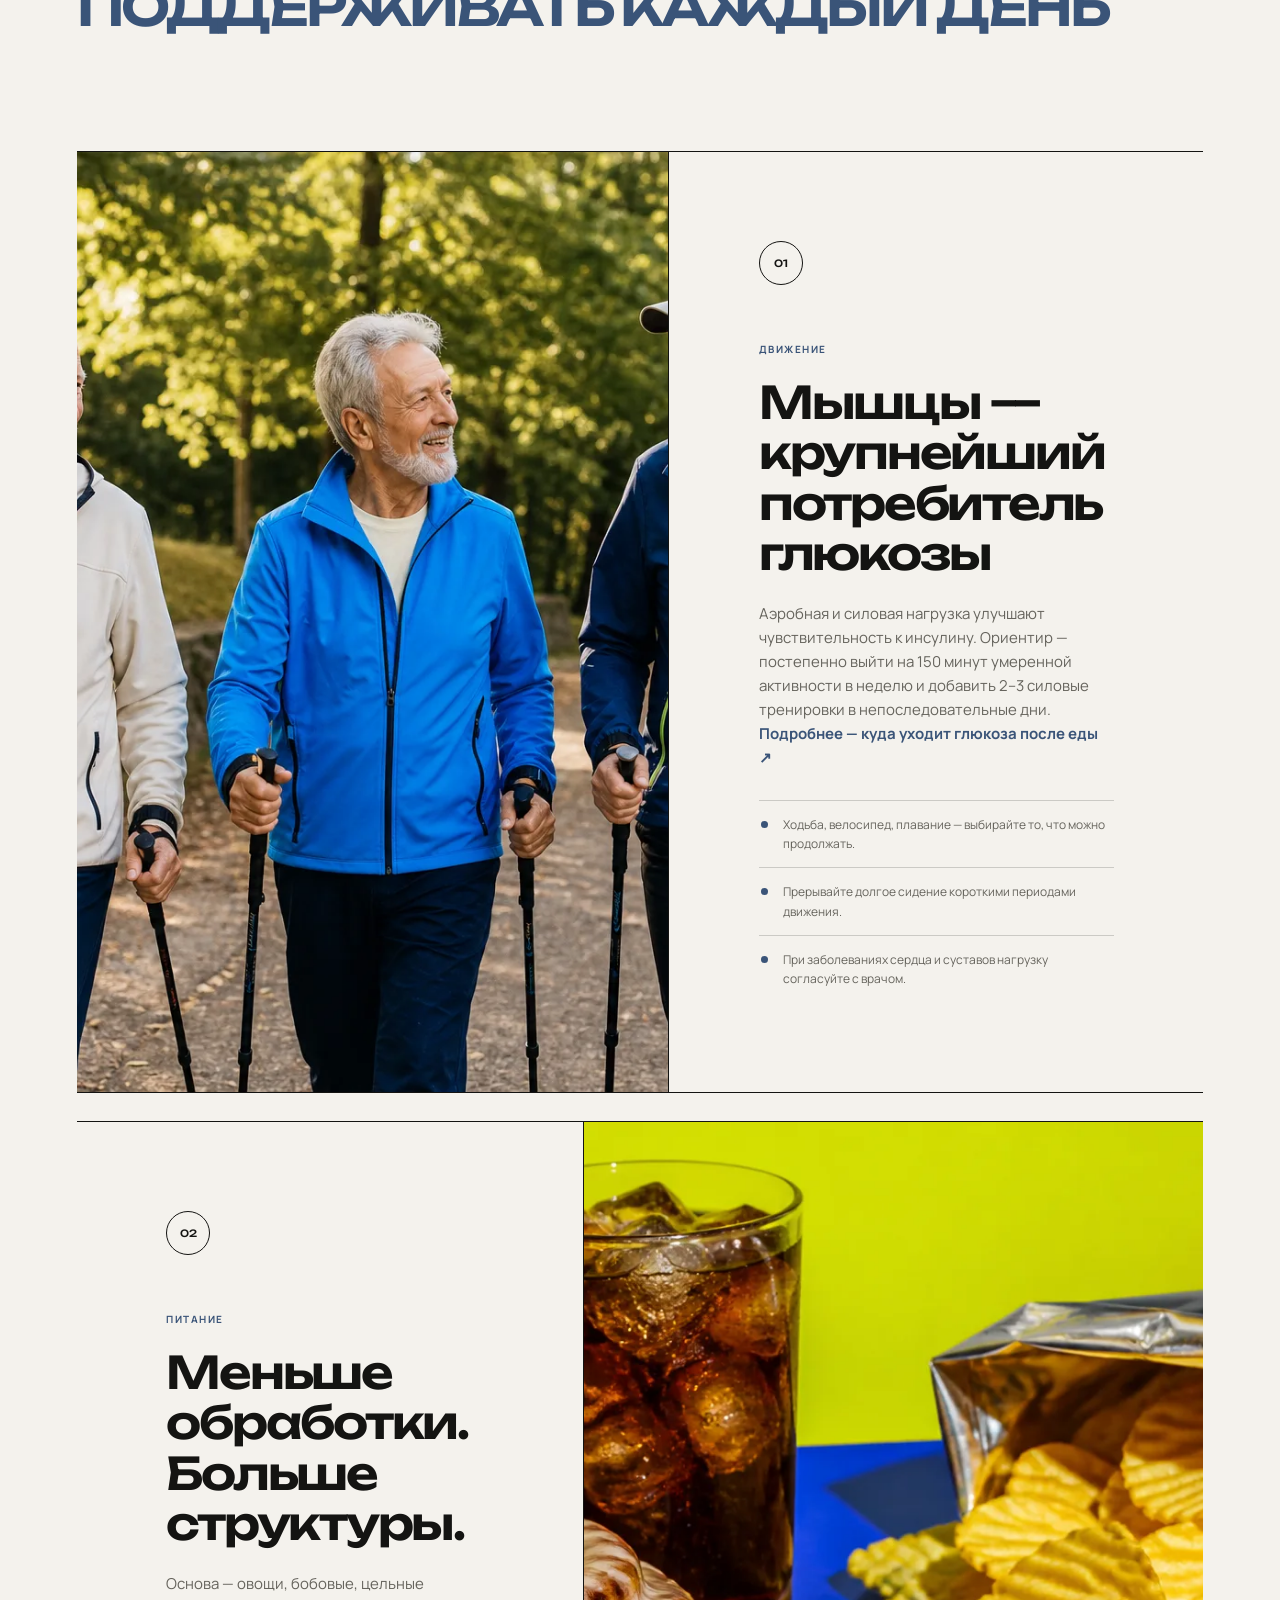
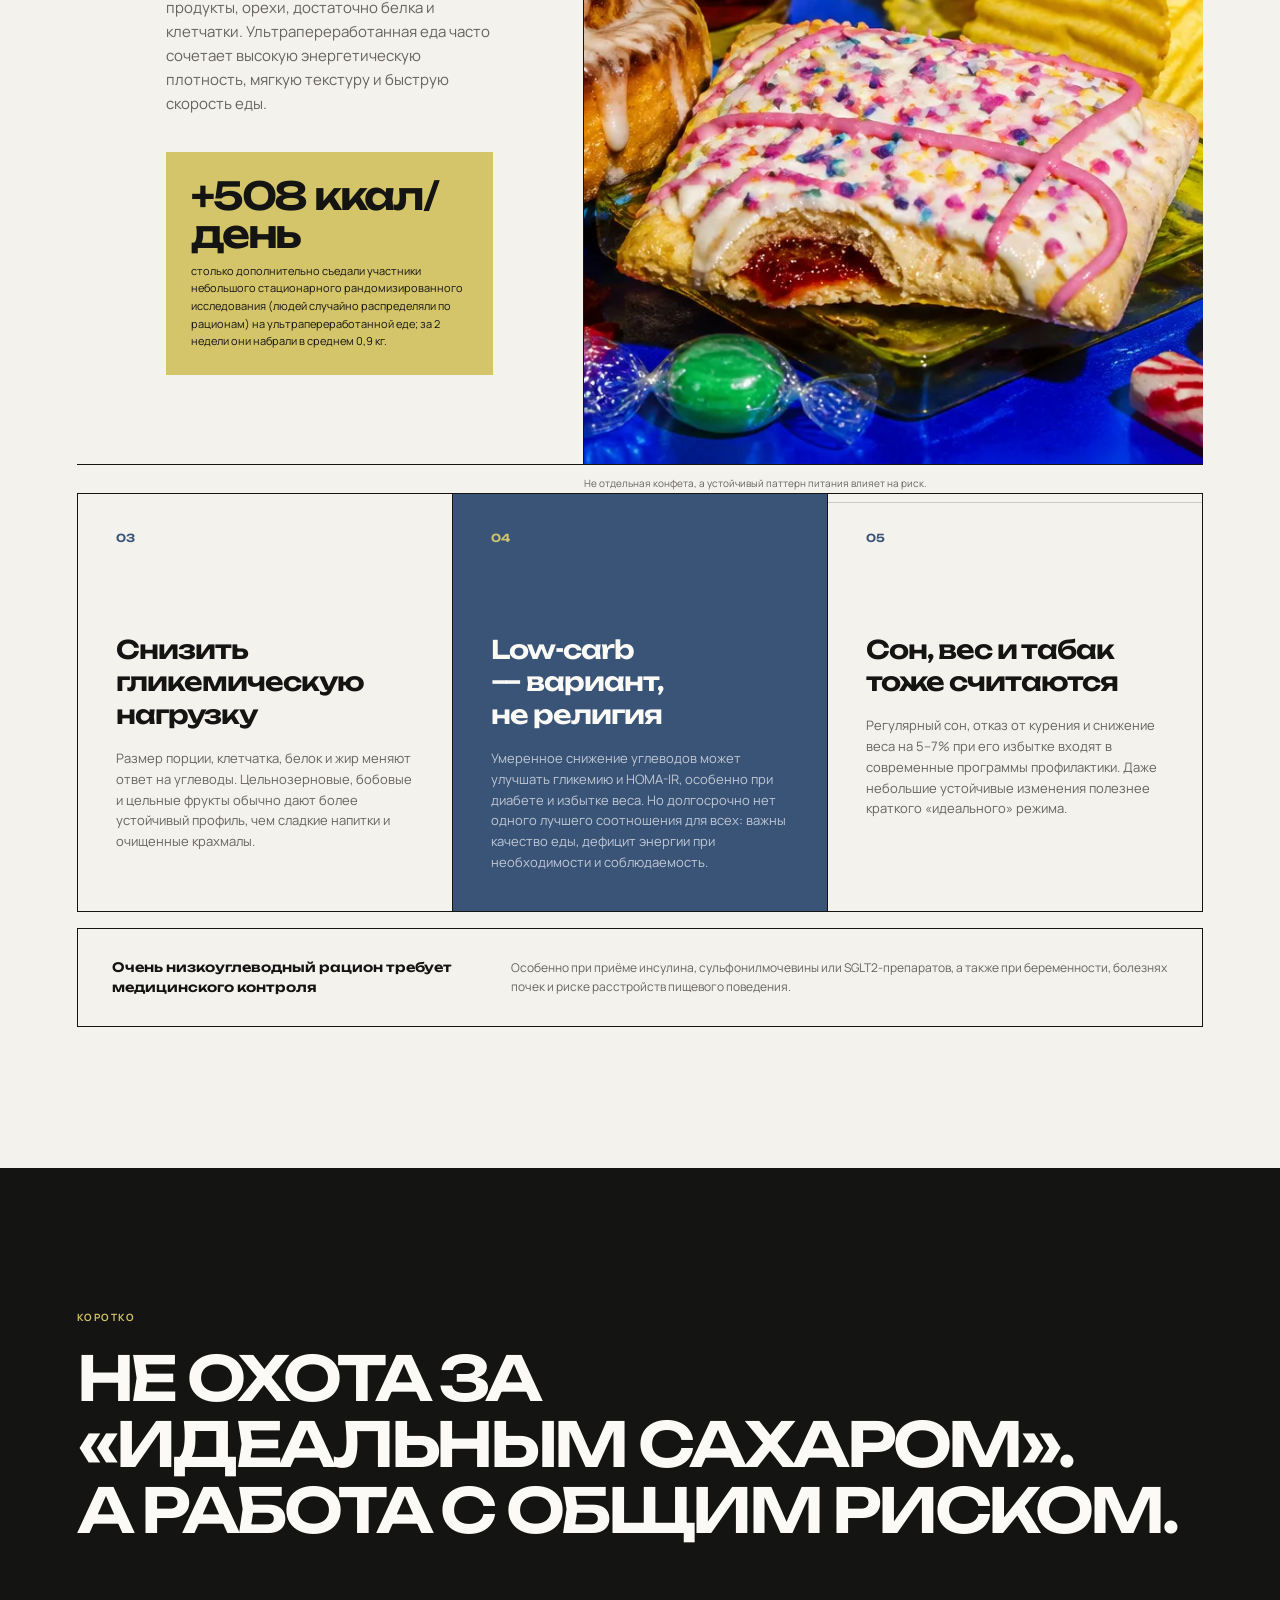
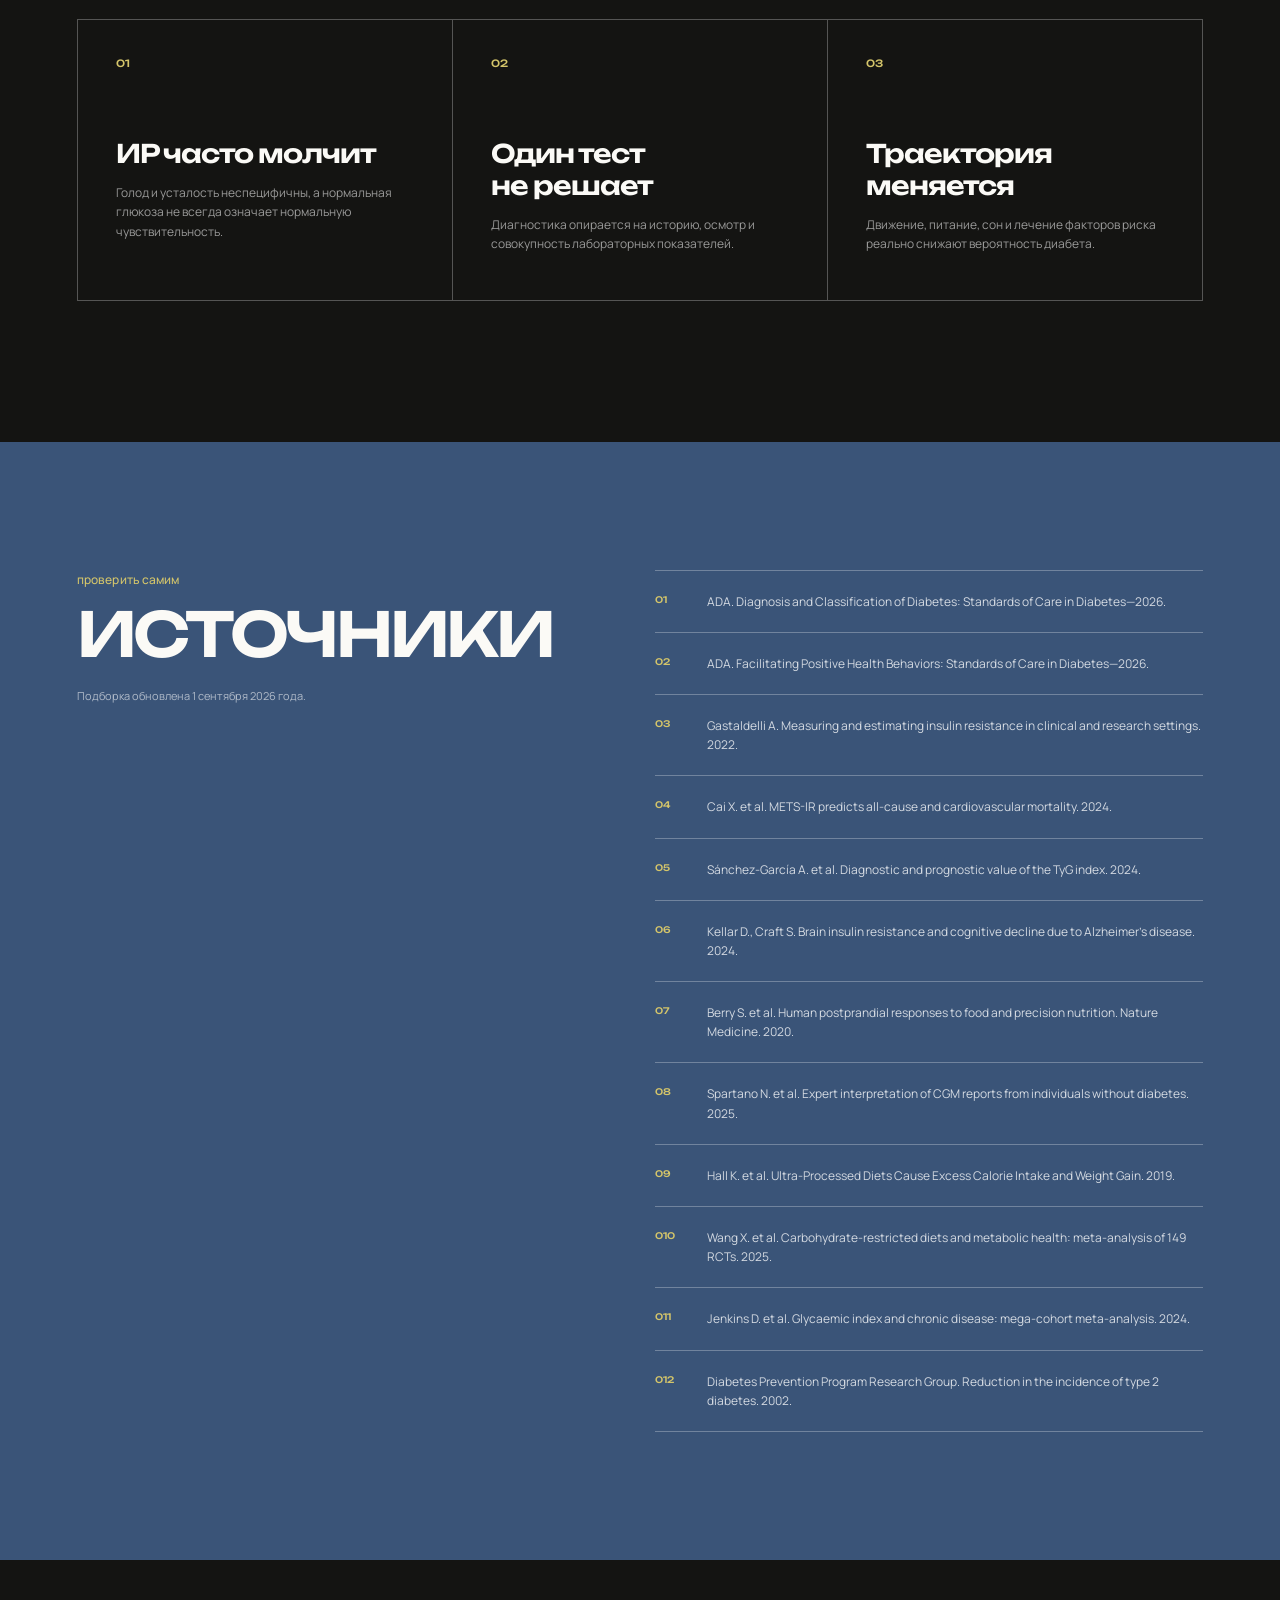
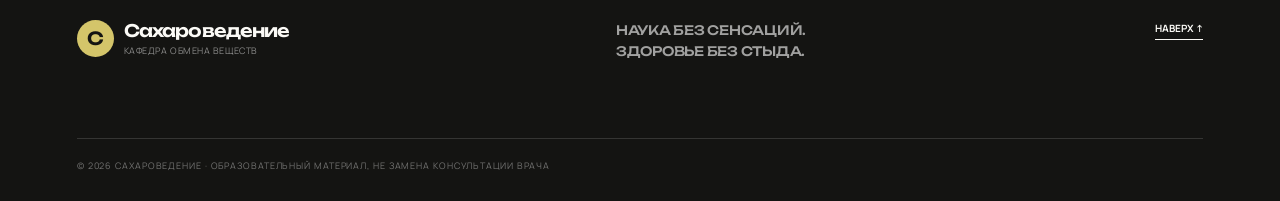
==== commit f11f9464: "Put Calculators above in-page nav and add the home topic pill Keep section anchors for the current p" ====
--- a/docs/index.html
+++ b/docs/index.html
@@ -67,7 +67,7 @@
       rel="stylesheet"
     />
     <link rel="stylesheet" href="home.css?v=20260923a" />
-    <link rel="stylesheet" href="header.css?v=20260923a" />
+    <link rel="stylesheet" href="header.css?v=20260923b" />
     <script src="script.js" defer></script>
   </head>
   <body>
@@ -81,14 +81,15 @@
           <small>кафедра обмена веществ</small>
         </span>
       </a>
-      <a class="calc-link-mobile" href="calculators.html">Калькуляторы</a>
-      <nav aria-label="Навигация по странице">
-        <a class="calc-link" href="calculators.html">Калькуляторы</a>
+      <div class="header-center">
+        <a class="calc-jump" href="calculators.html">Калькуляторы</a>
+        <nav aria-label="Навигация по странице">
         <a href="#risks">Риски</a>
         <a href="#evidence">Исследования</a>
         <a href="#diagnostics">Диагностика</a>
         <a href="#actions">Что делать</a>
       </nav>
+      </div>
       <div class="topic-stack" aria-label="Другие материалы">
         <a class="topic-pill topic-brain" href="brain-insulin-resistance.html">
           Мозг
--- a/docs/header.css
+++ b/docs/header.css
@@ -17,11 +17,36 @@
   min-width: 0;
 }
 
+.site-header .header-center {
+  display: flex;
+  flex-direction: column;
+  align-items: center;
+  gap: 10px;
+  justify-self: center;
+}
+
+.site-header .calc-jump {
+  display: inline-flex;
+  align-items: center;
+  padding: 6px 14px;
+  border: 1px solid var(--ink);
+  border-radius: 99px;
+  font-size: 10px;
+  font-weight: 700;
+  letter-spacing: 0.08em;
+  text-transform: uppercase;
+  background: var(--paper);
+}
+
+.site-header .calc-jump[aria-current="page"] {
+  background: var(--acid);
+  border-color: var(--acid);
+}
+
 .site-header nav {
   display: flex;
   flex-wrap: nowrap;
   justify-content: center;
-  justify-self: center;
   gap: clamp(16px, 2.2vw, 36px);
   max-width: 100%;
   font-size: 10px;
@@ -119,17 +144,6 @@
   word-break: keep-all;
 }
 
-.site-header .calc-link-mobile {
-  display: none;
-  justify-self: end;
-  align-self: center;
-  font-size: 10px;
-  font-weight: 700;
-  letter-spacing: 0.08em;
-  text-transform: uppercase;
-  border-bottom: 2px solid var(--acid);
-}
-
 @media (max-width: 1180px) {
   .site-header {
     grid-template-columns: minmax(0, 1fr) auto;
@@ -140,8 +154,8 @@
     display: none;
   }
 
-  .site-header .calc-link-mobile {
-    display: inline-flex;
+  .site-header .header-center {
+    justify-self: end;
     grid-column: 2;
     grid-row: 1;
   }
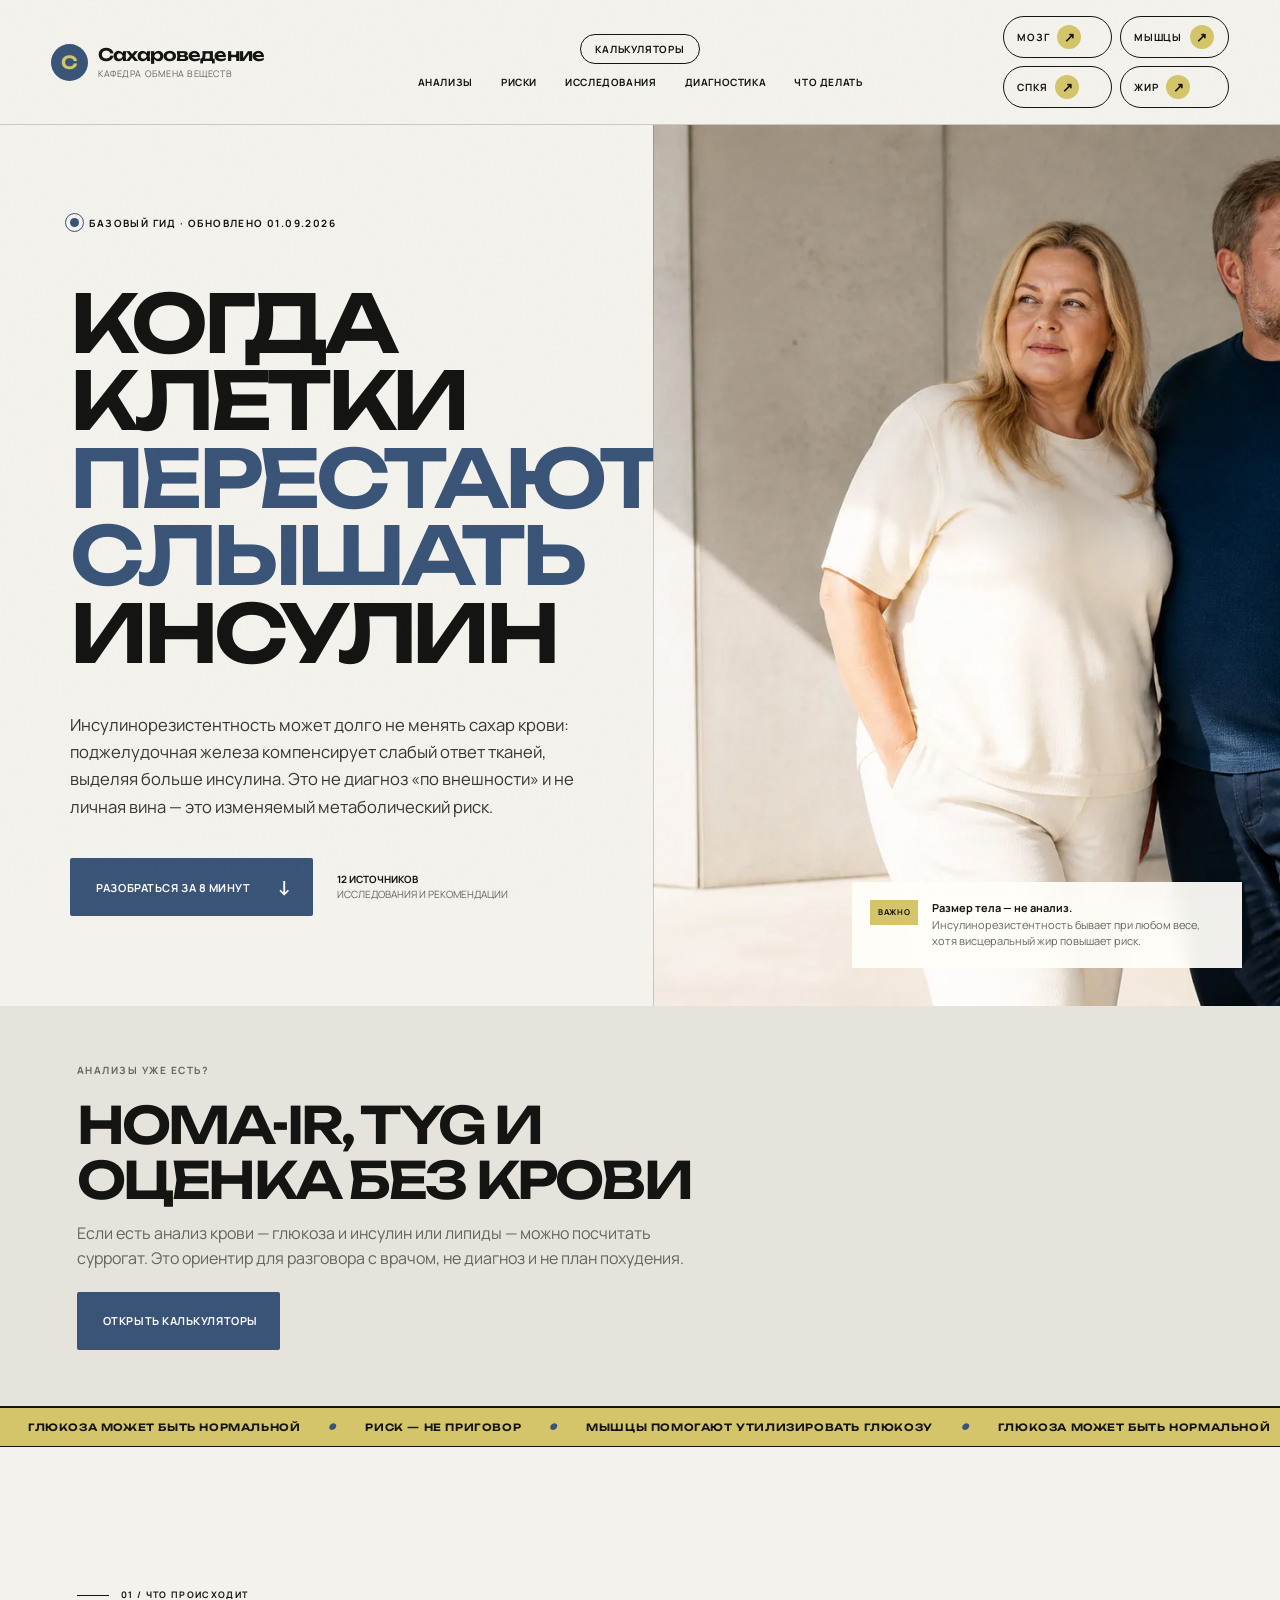
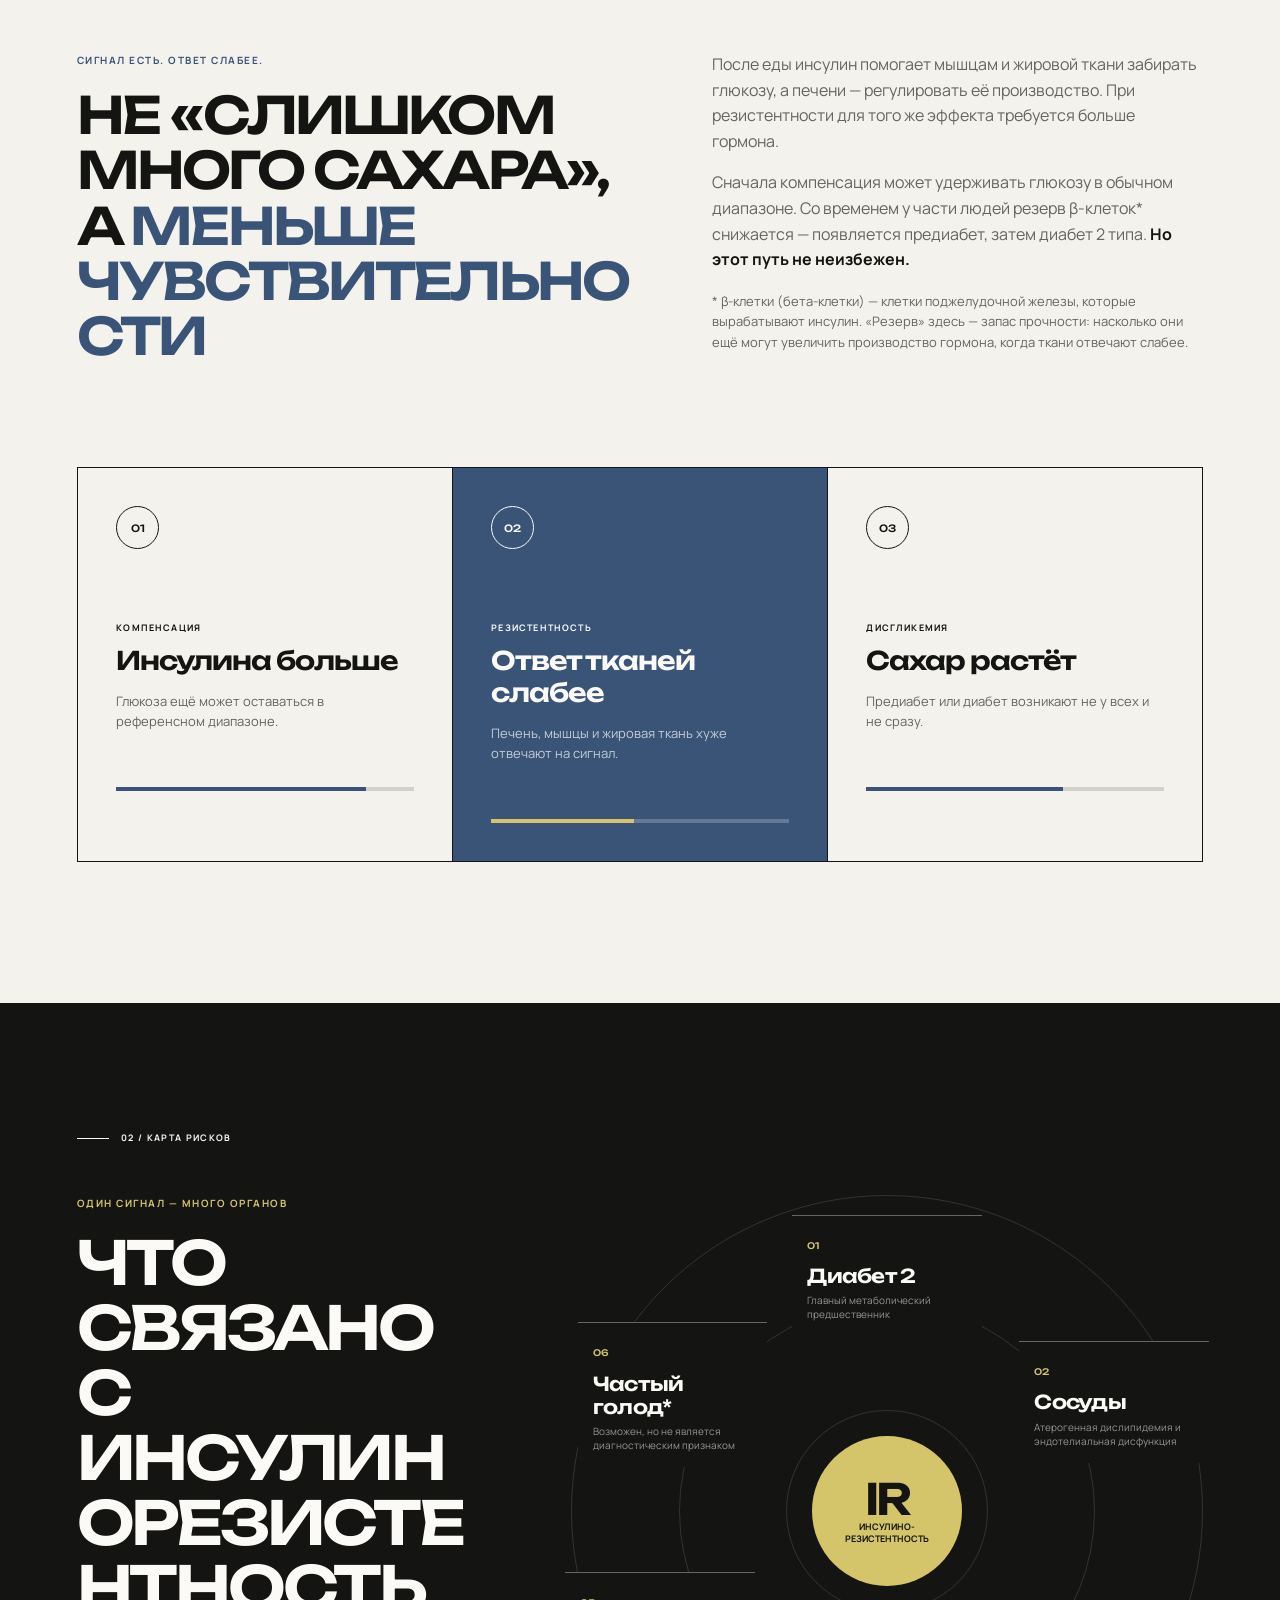
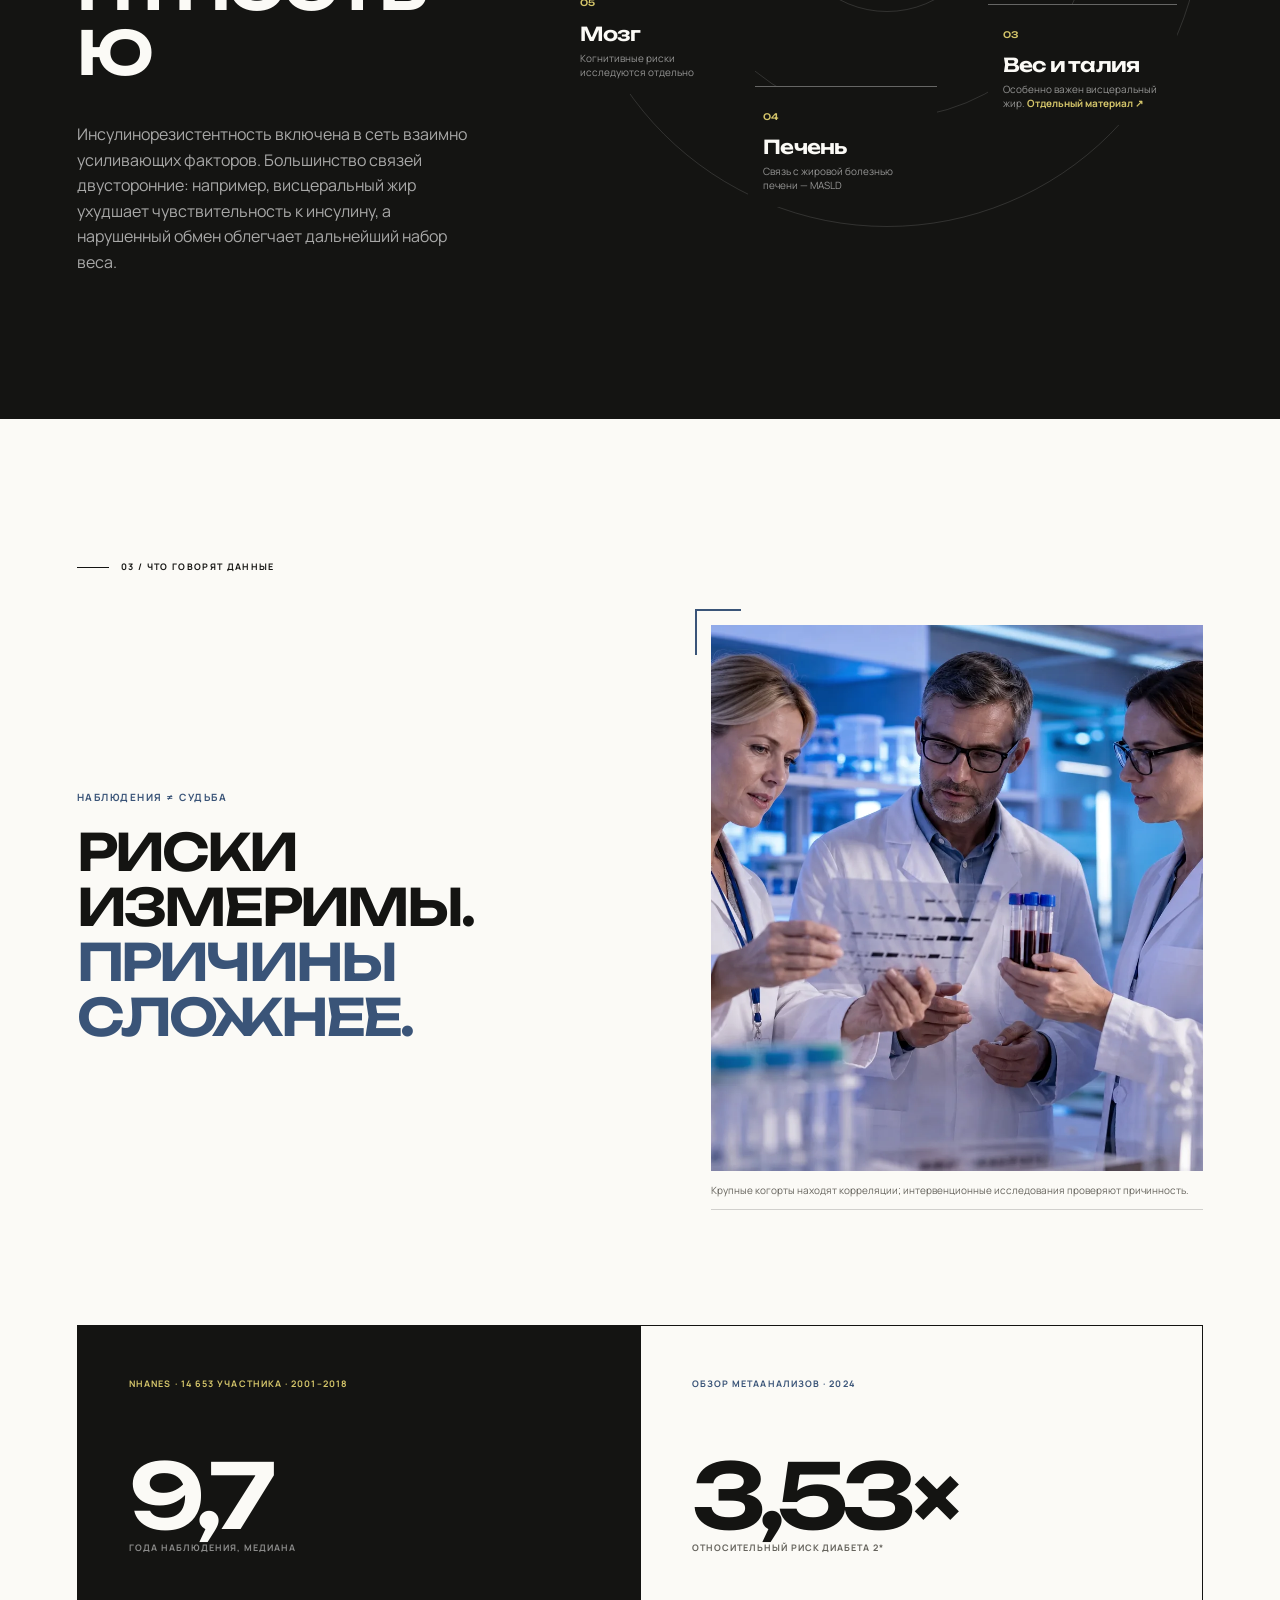
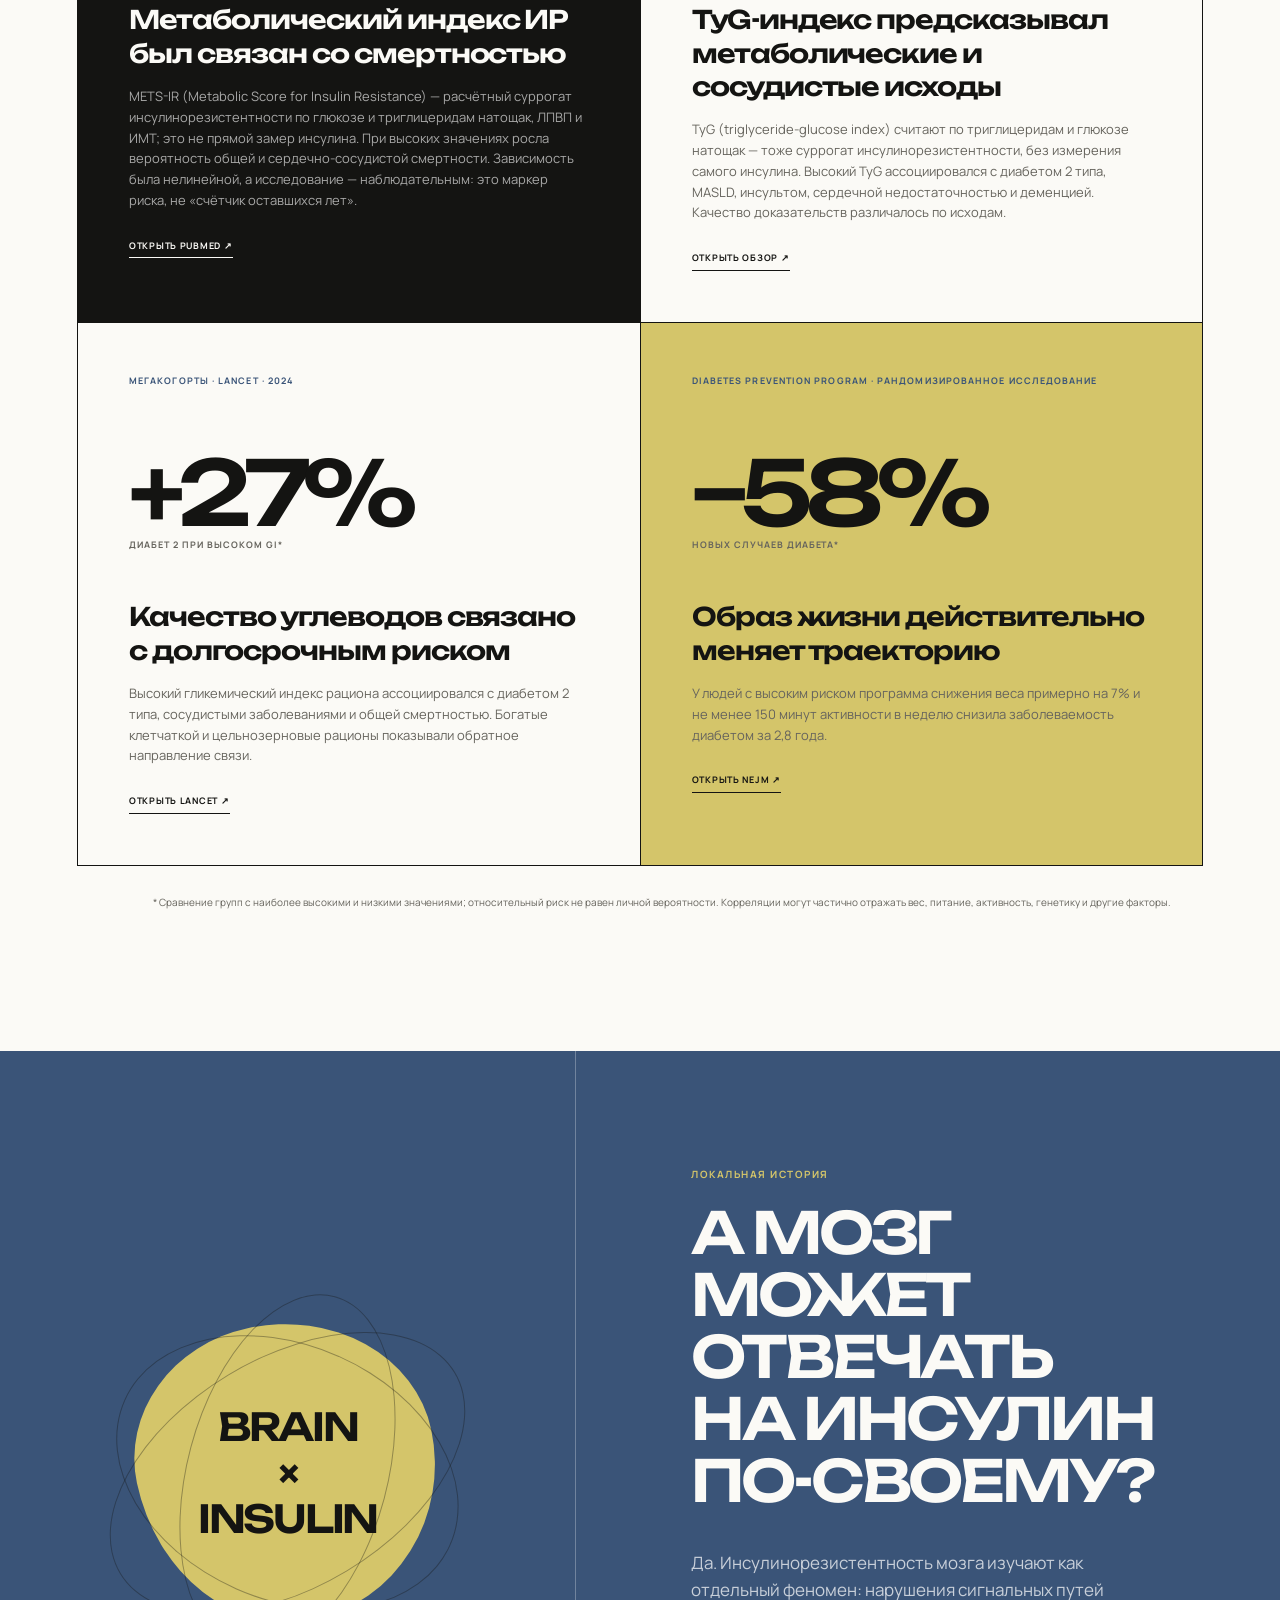
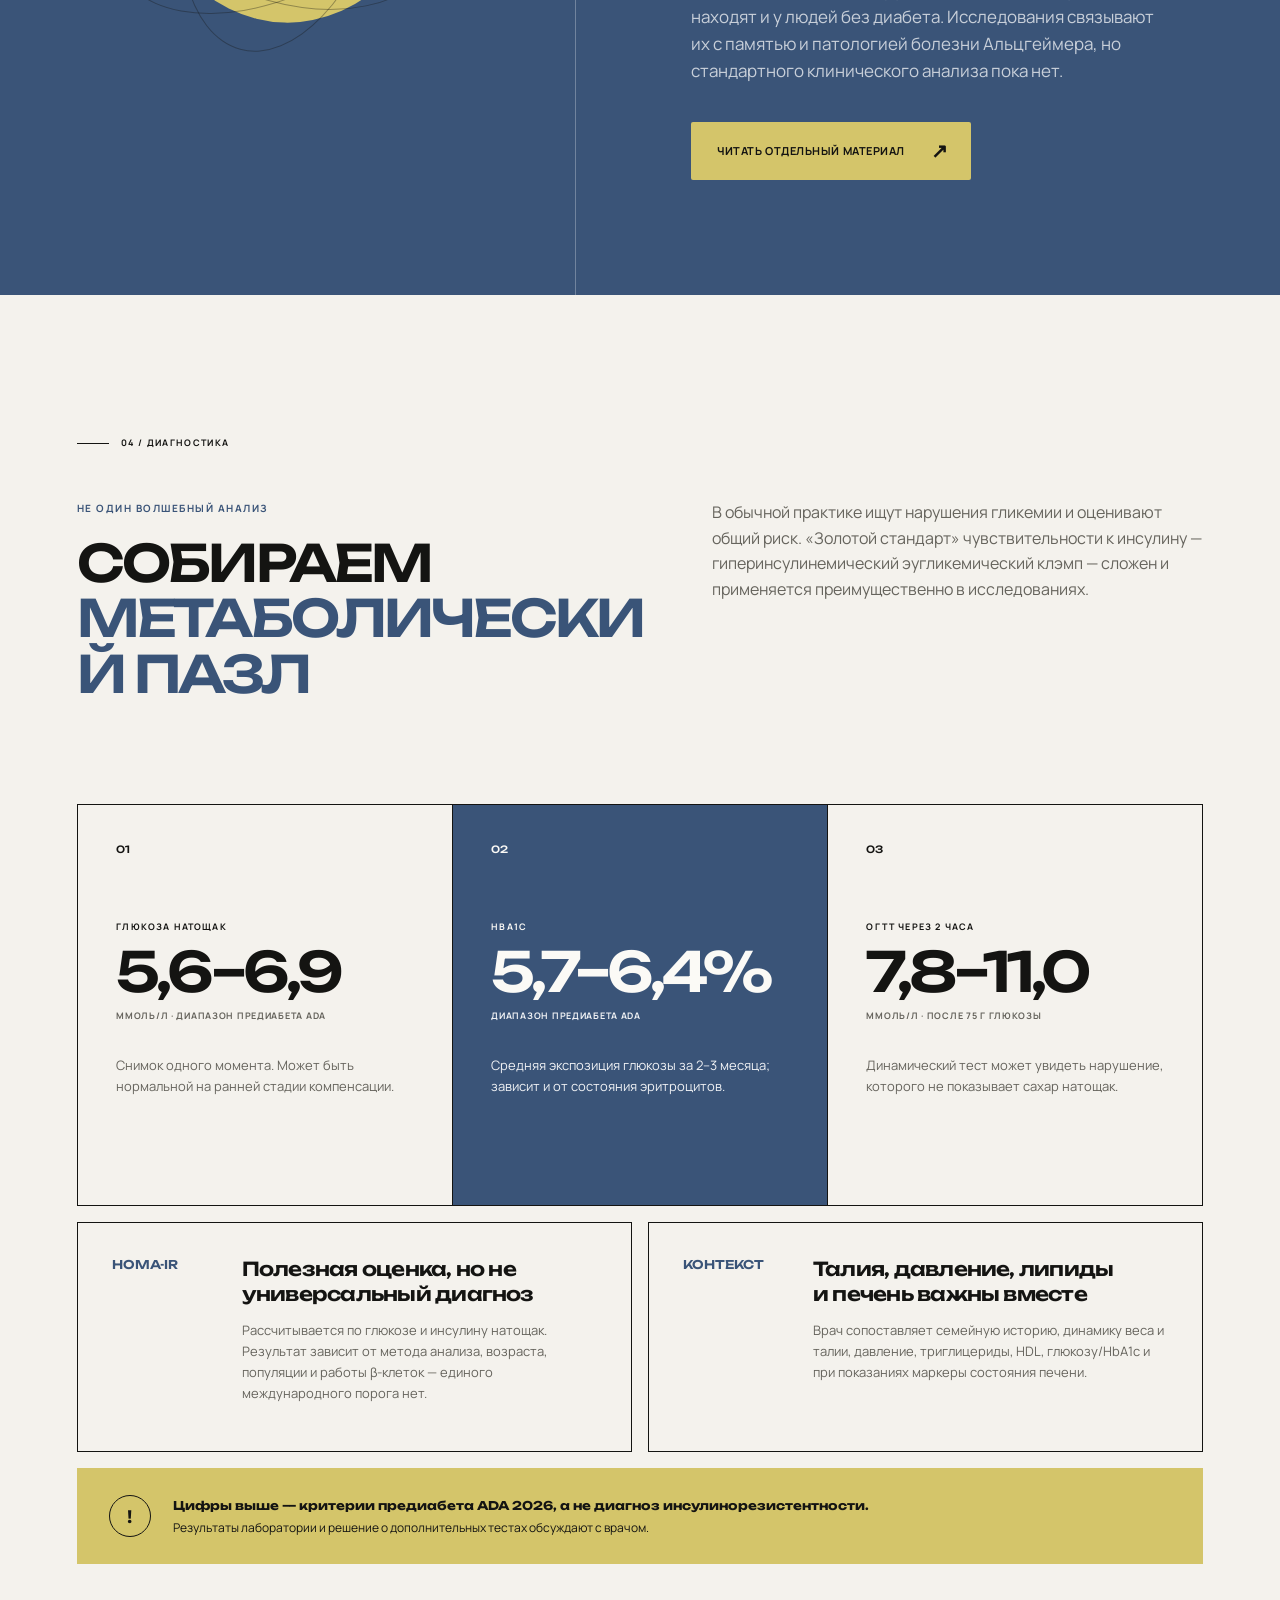
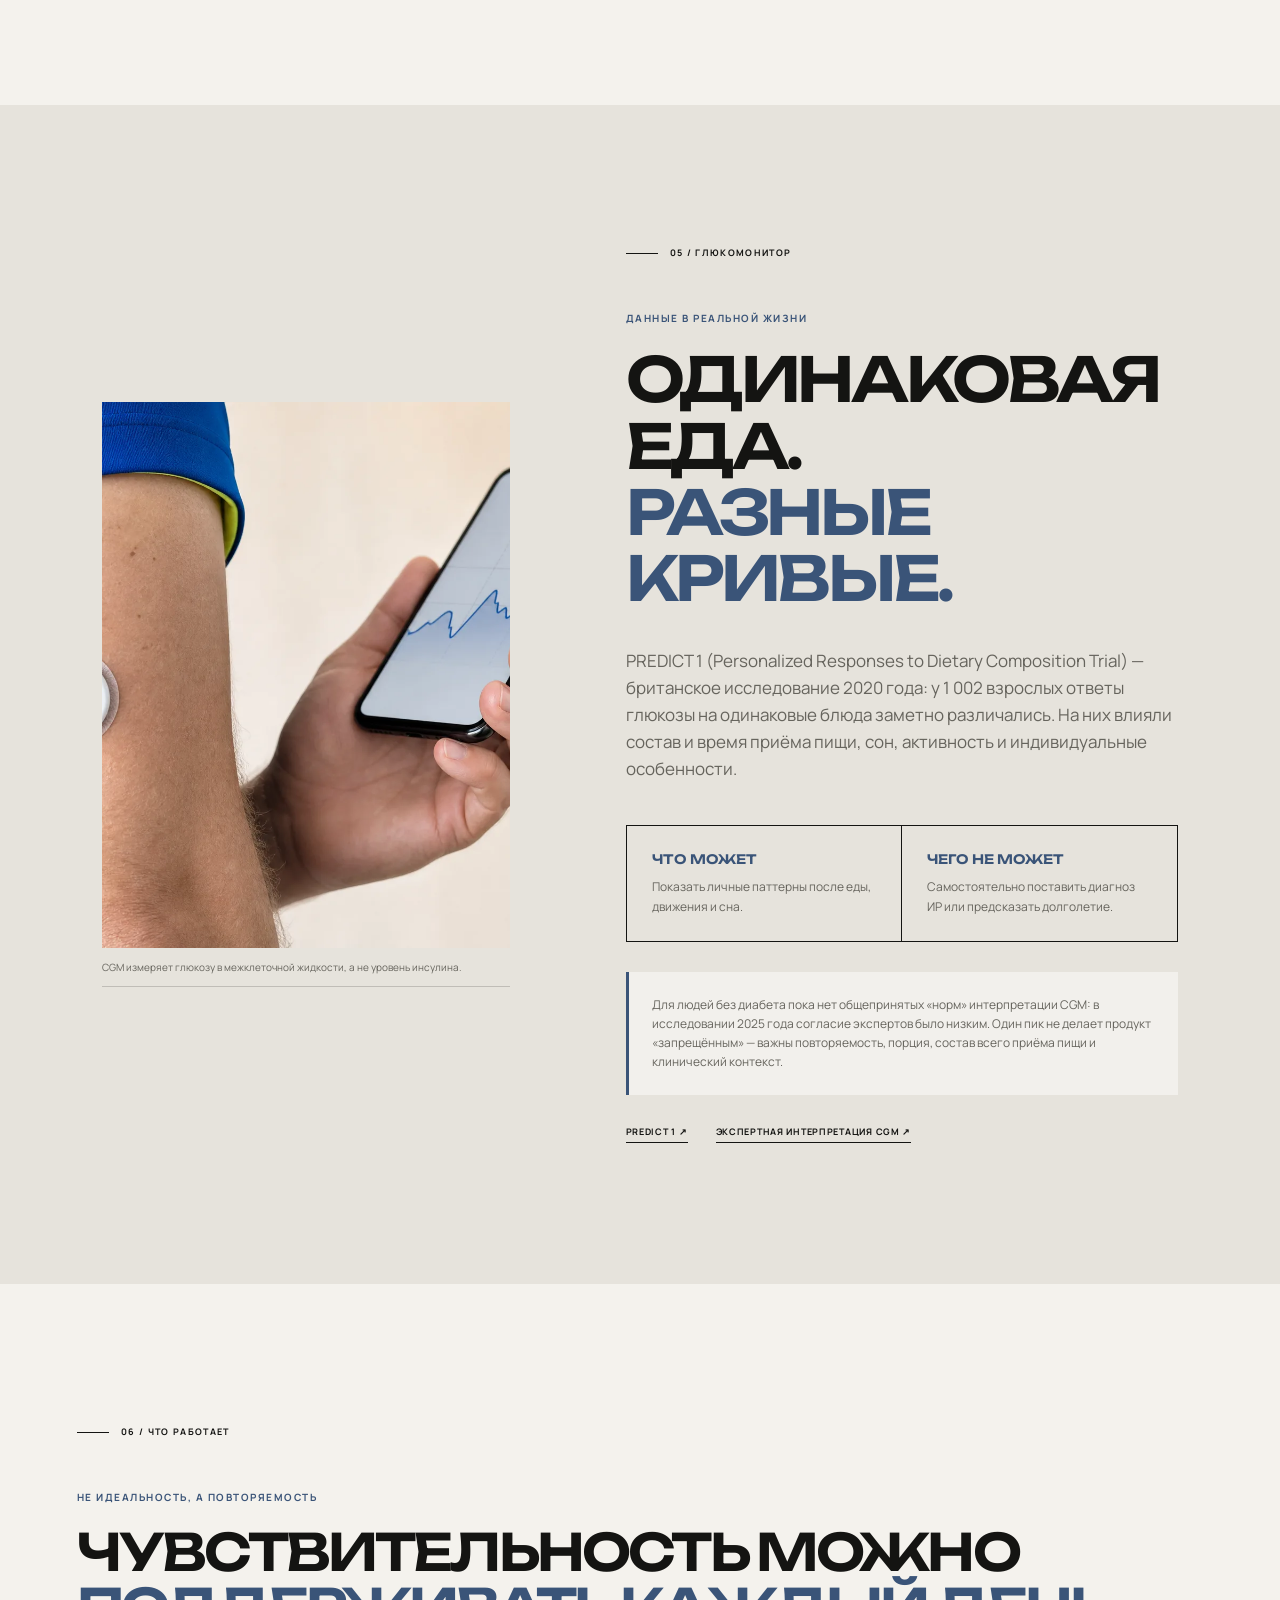
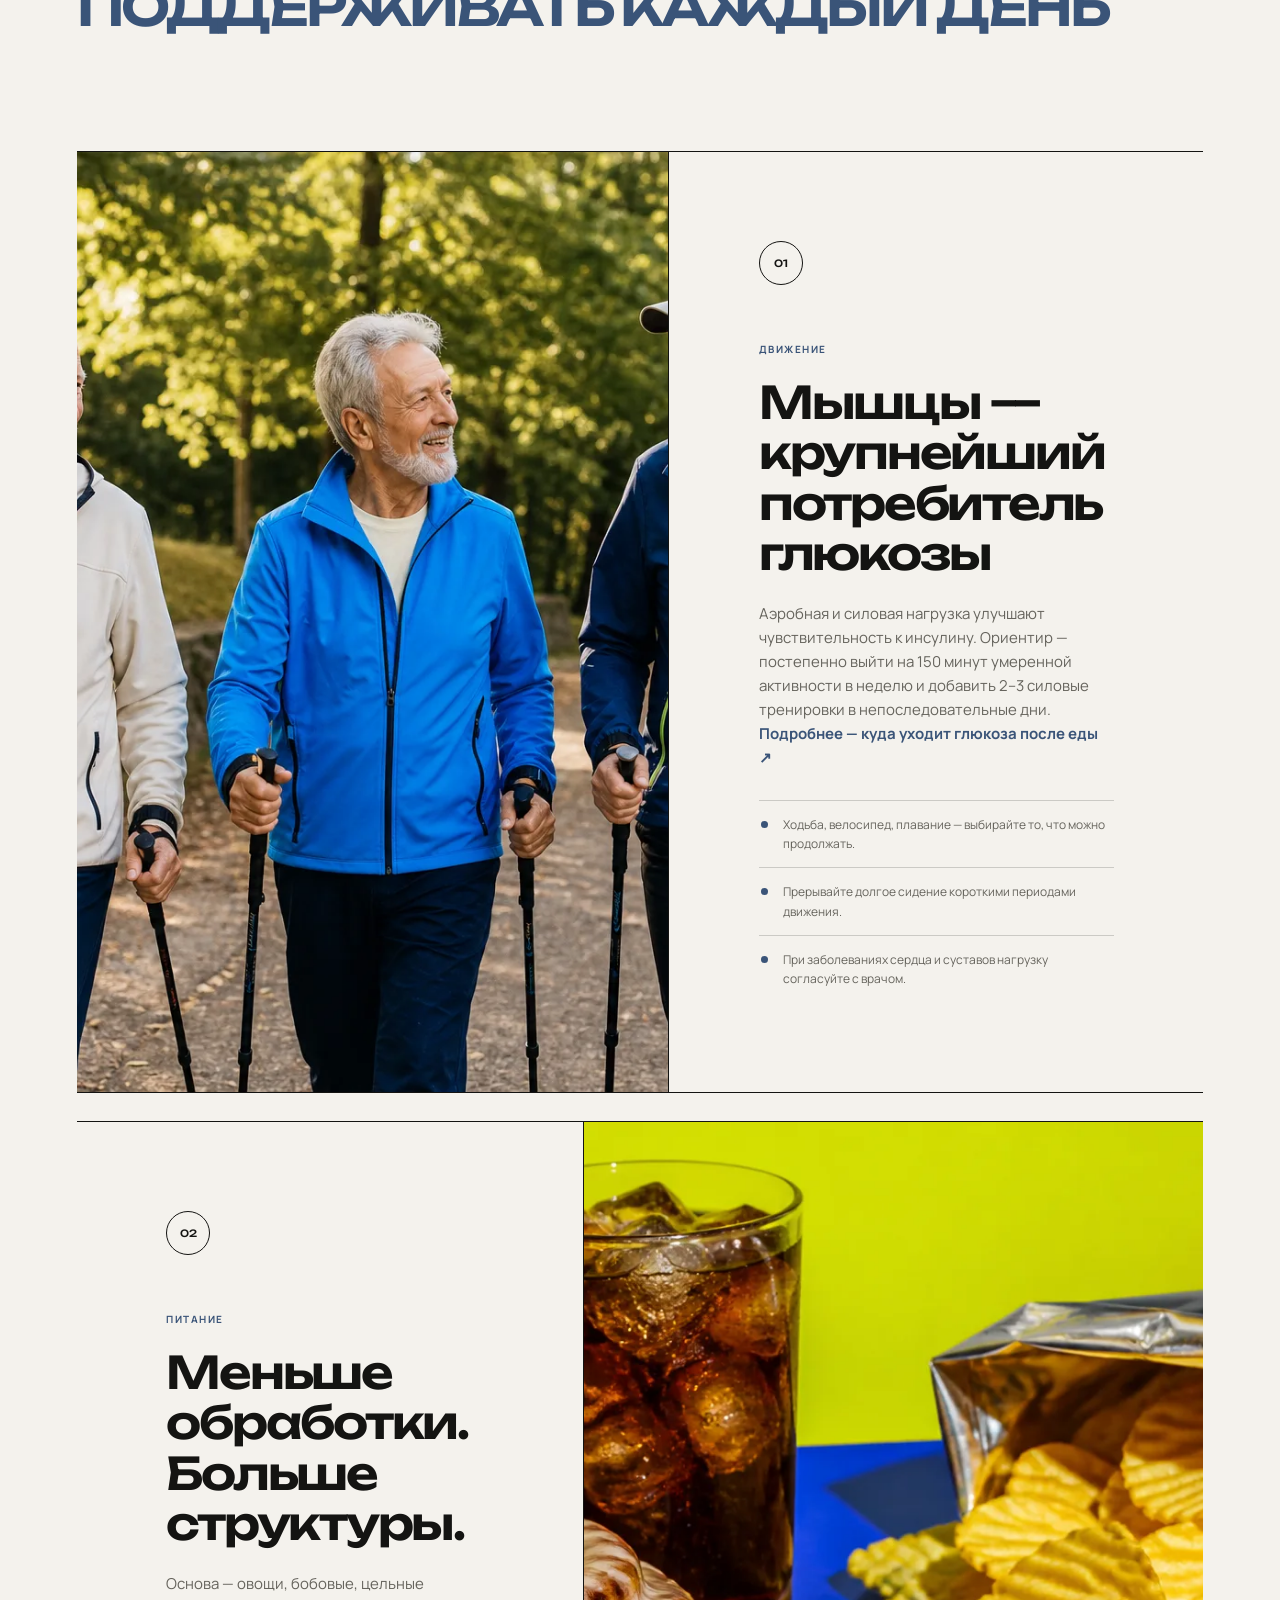
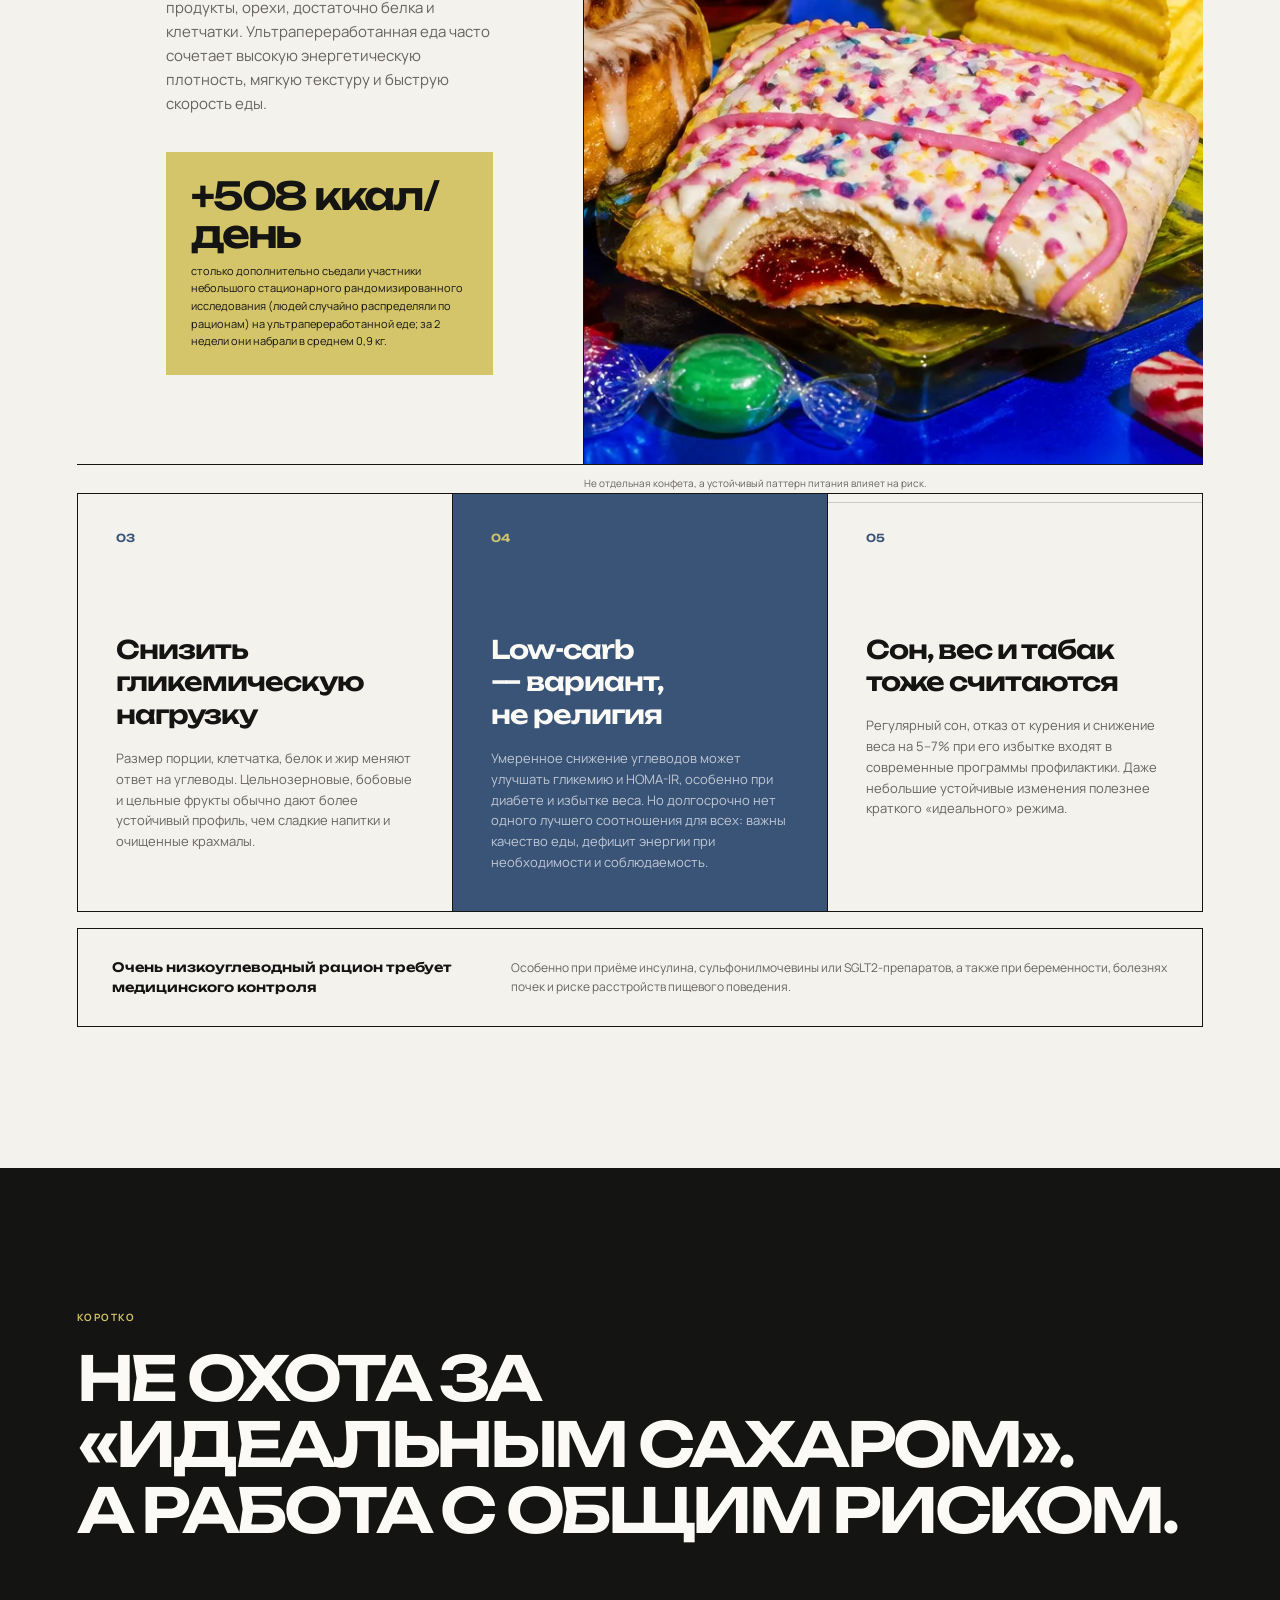
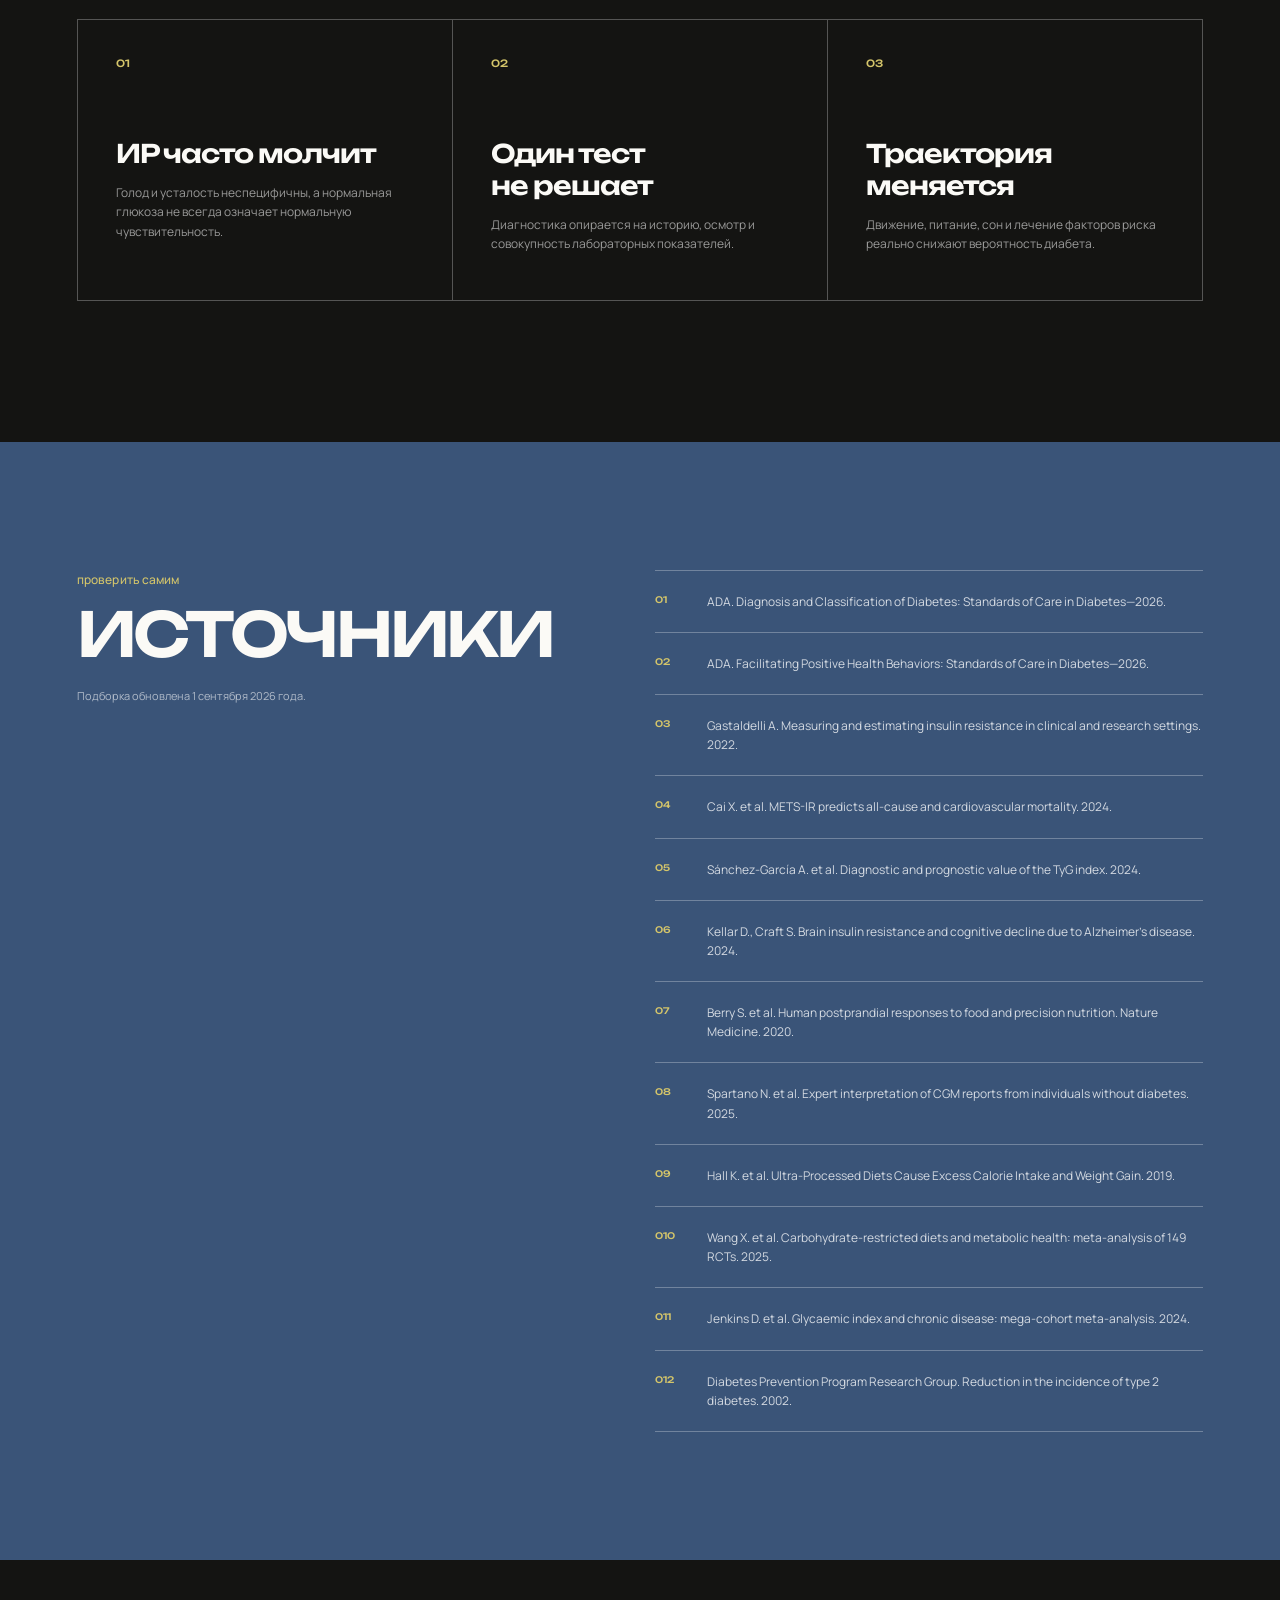
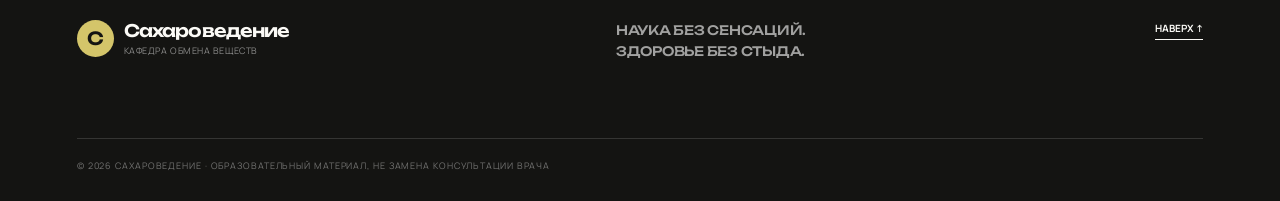
==== commit 5103afba: "Point homepage section nav at the lab-test invite Keep the Calculators control above the anchors. Re" ====
--- a/docs/index.html
+++ b/docs/index.html
@@ -66,8 +66,8 @@
       href="https://fonts.googleapis.com/css2?family=Manrope:wght@400;500;600;700&family=Unbounded:wght@500;600;700&display=swap"
       rel="stylesheet"
     />
-    <link rel="stylesheet" href="home.css?v=20260923a" />
-    <link rel="stylesheet" href="header.css?v=20260923b" />
+    <link rel="stylesheet" href="home.css?v=20260923c" />
+    <link rel="stylesheet" href="header.css?v=20260923c" />
     <script src="script.js" defer></script>
   </head>
   <body>
@@ -84,6 +84,7 @@
       <div class="header-center">
         <a class="calc-jump" href="calculators.html">Калькуляторы</a>
         <nav aria-label="Навигация по странице">
+        <a href="#analyses">Анализы</a>
         <a href="#risks">Риски</a>
         <a href="#evidence">Исследования</a>
         <a href="#diagnostics">Диагностика</a>
@@ -149,12 +150,12 @@
         </figure>
       </section>
 
-      <section class="calc-invite" aria-labelledby="calc-invite-title">
-        <p class="kicker">Бланк уже есть?</p>
+      <section class="calc-invite" id="analyses" aria-labelledby="calc-invite-title">
+        <p class="kicker">Анализы уже есть?</p>
         <h2 id="calc-invite-title">HOMA-IR, TyG и оценка без крови</h2>
         <p>
-          Если в выписке глюкоза и инсулин или липиды — можно посчитать суррогат. Это ориентир для разговора
-          с врачом, не диагноз и не план похудения.
+          Если есть анализ крови — глюкоза и инсулин или липиды — можно посчитать суррогат. Это ориентир
+          для разговора с врачом, не диагноз и не план похудения.
         </p>
         <a class="button button-primary" href="calculators.html">Открыть калькуляторы</a>
       </section>
--- a/docs/home.css
+++ b/docs/home.css
@@ -1565,10 +1565,10 @@
 
 @media (max-width: 1120px) {
   .site-header {
-    grid-template-columns: 1fr auto;
-  }
-
-  nav {
+    grid-template-columns: minmax(0, 1fr) auto;
+  }
+
+  .site-header nav {
     display: none;
   }
 
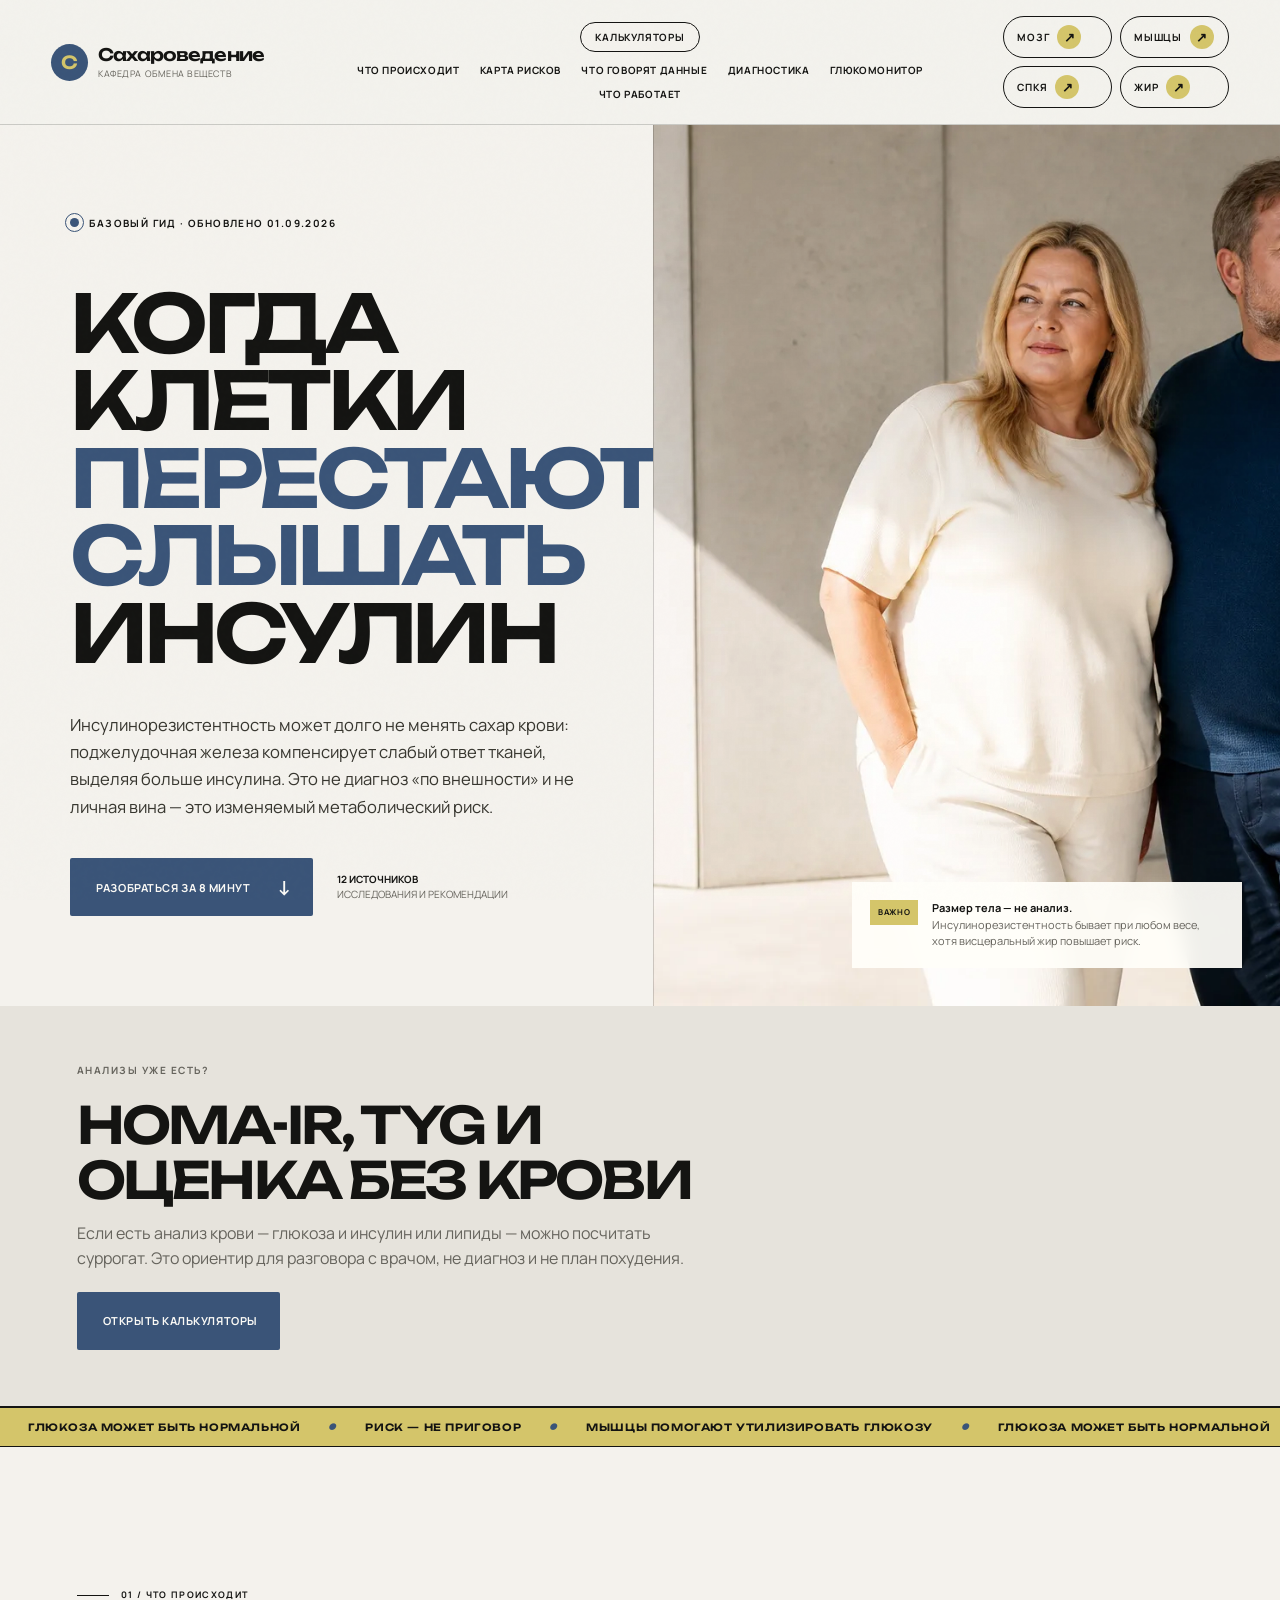
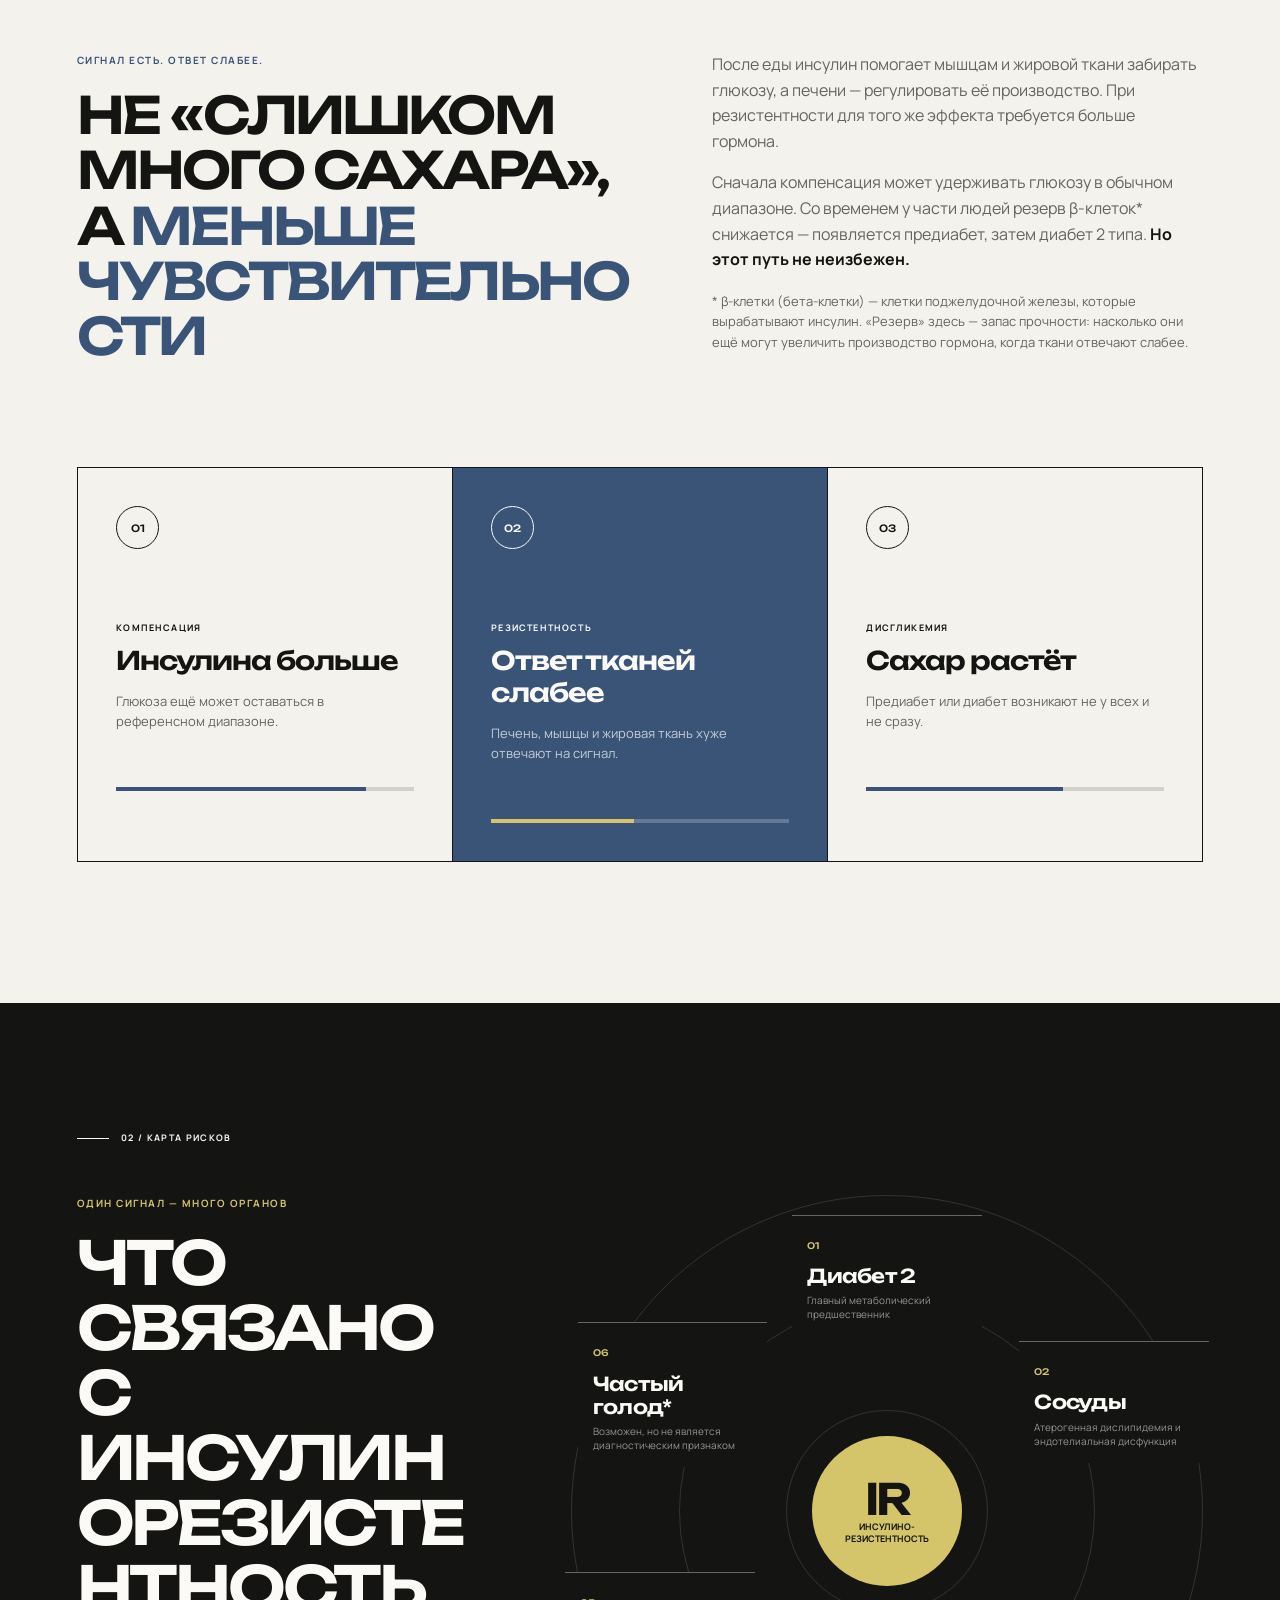
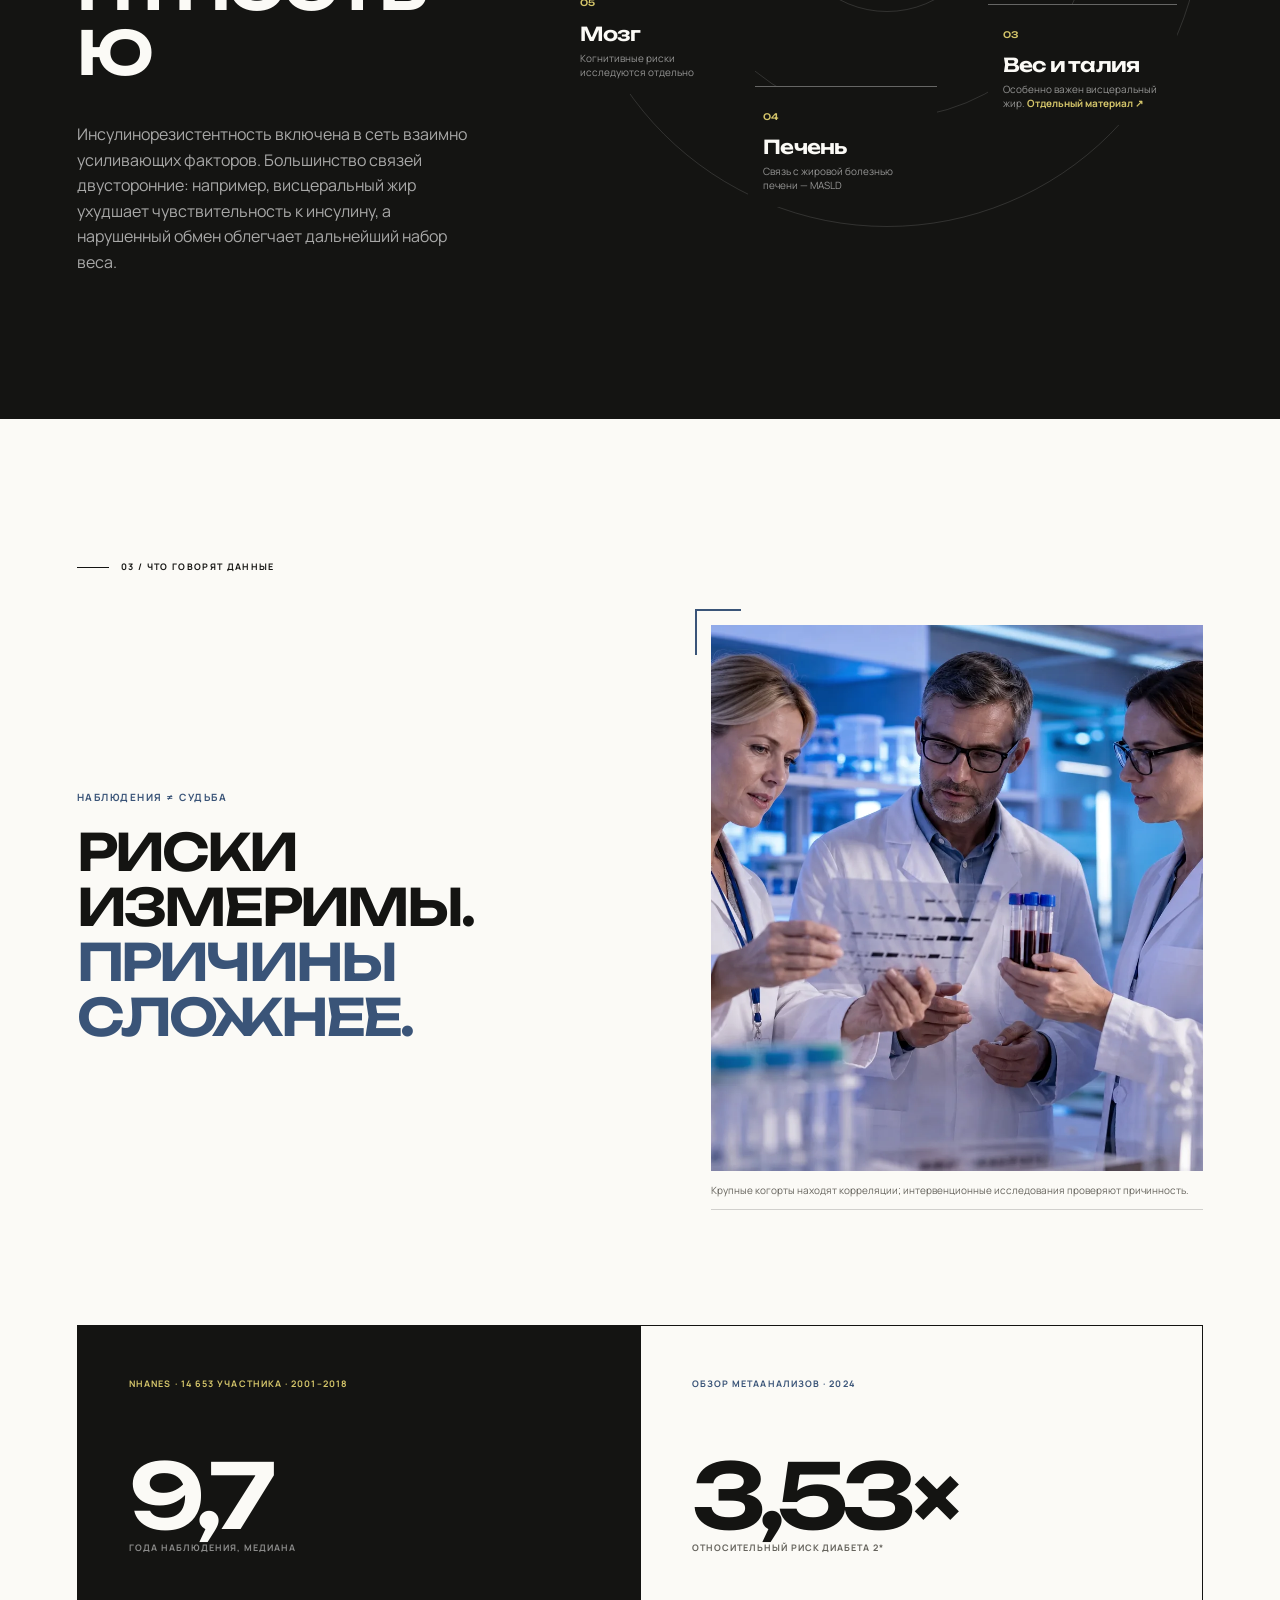
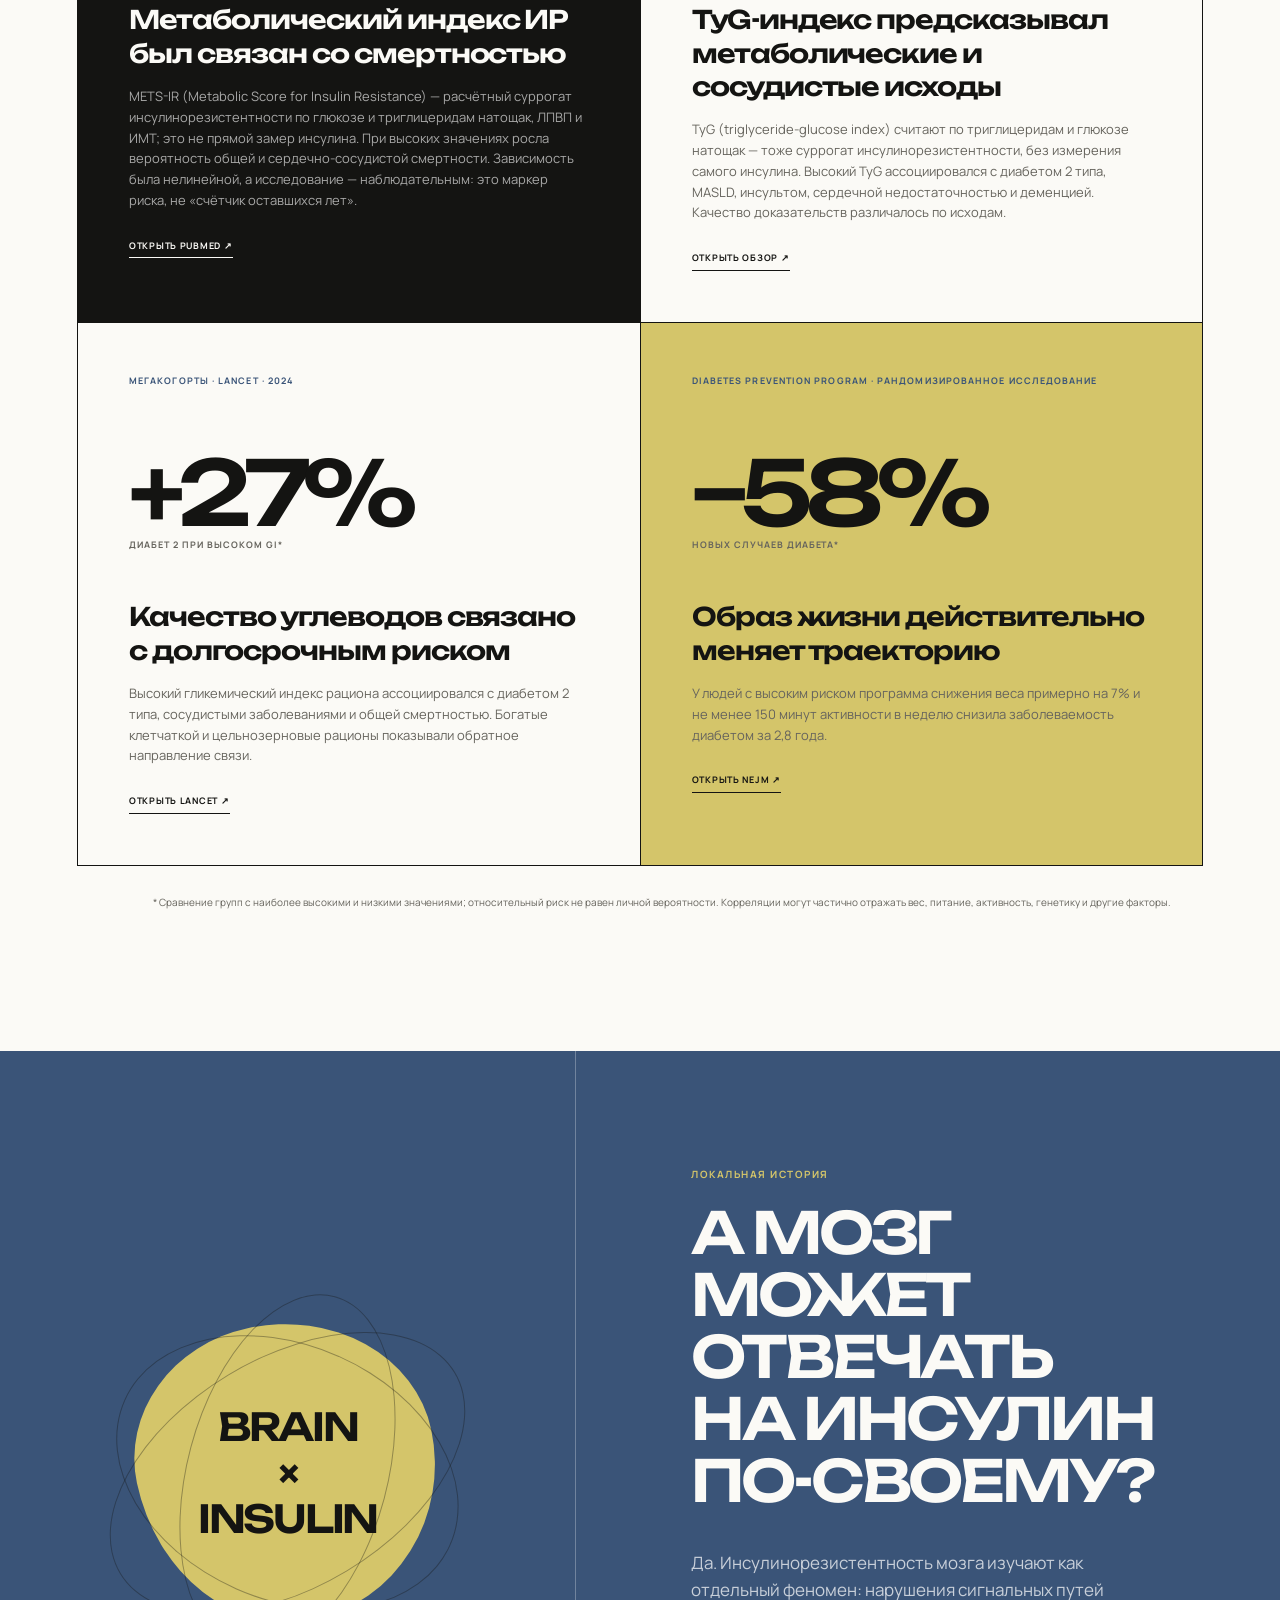
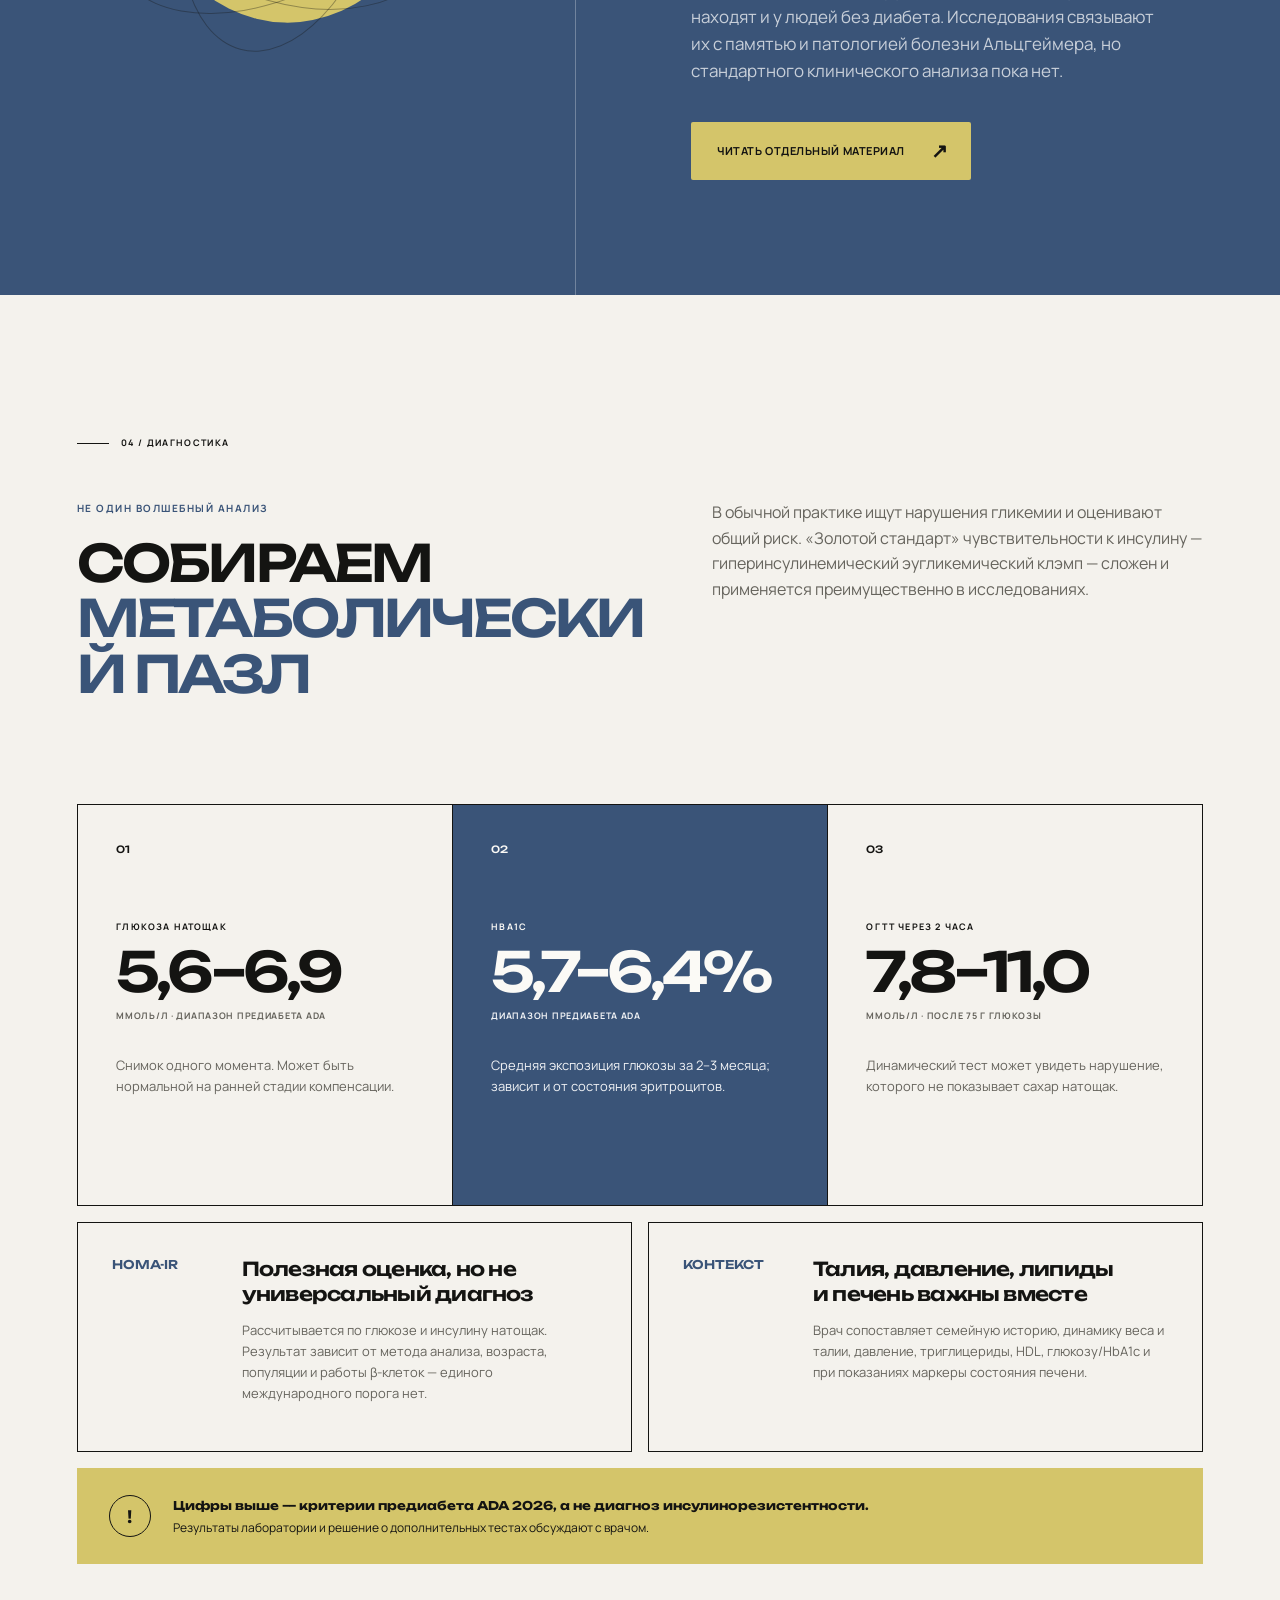
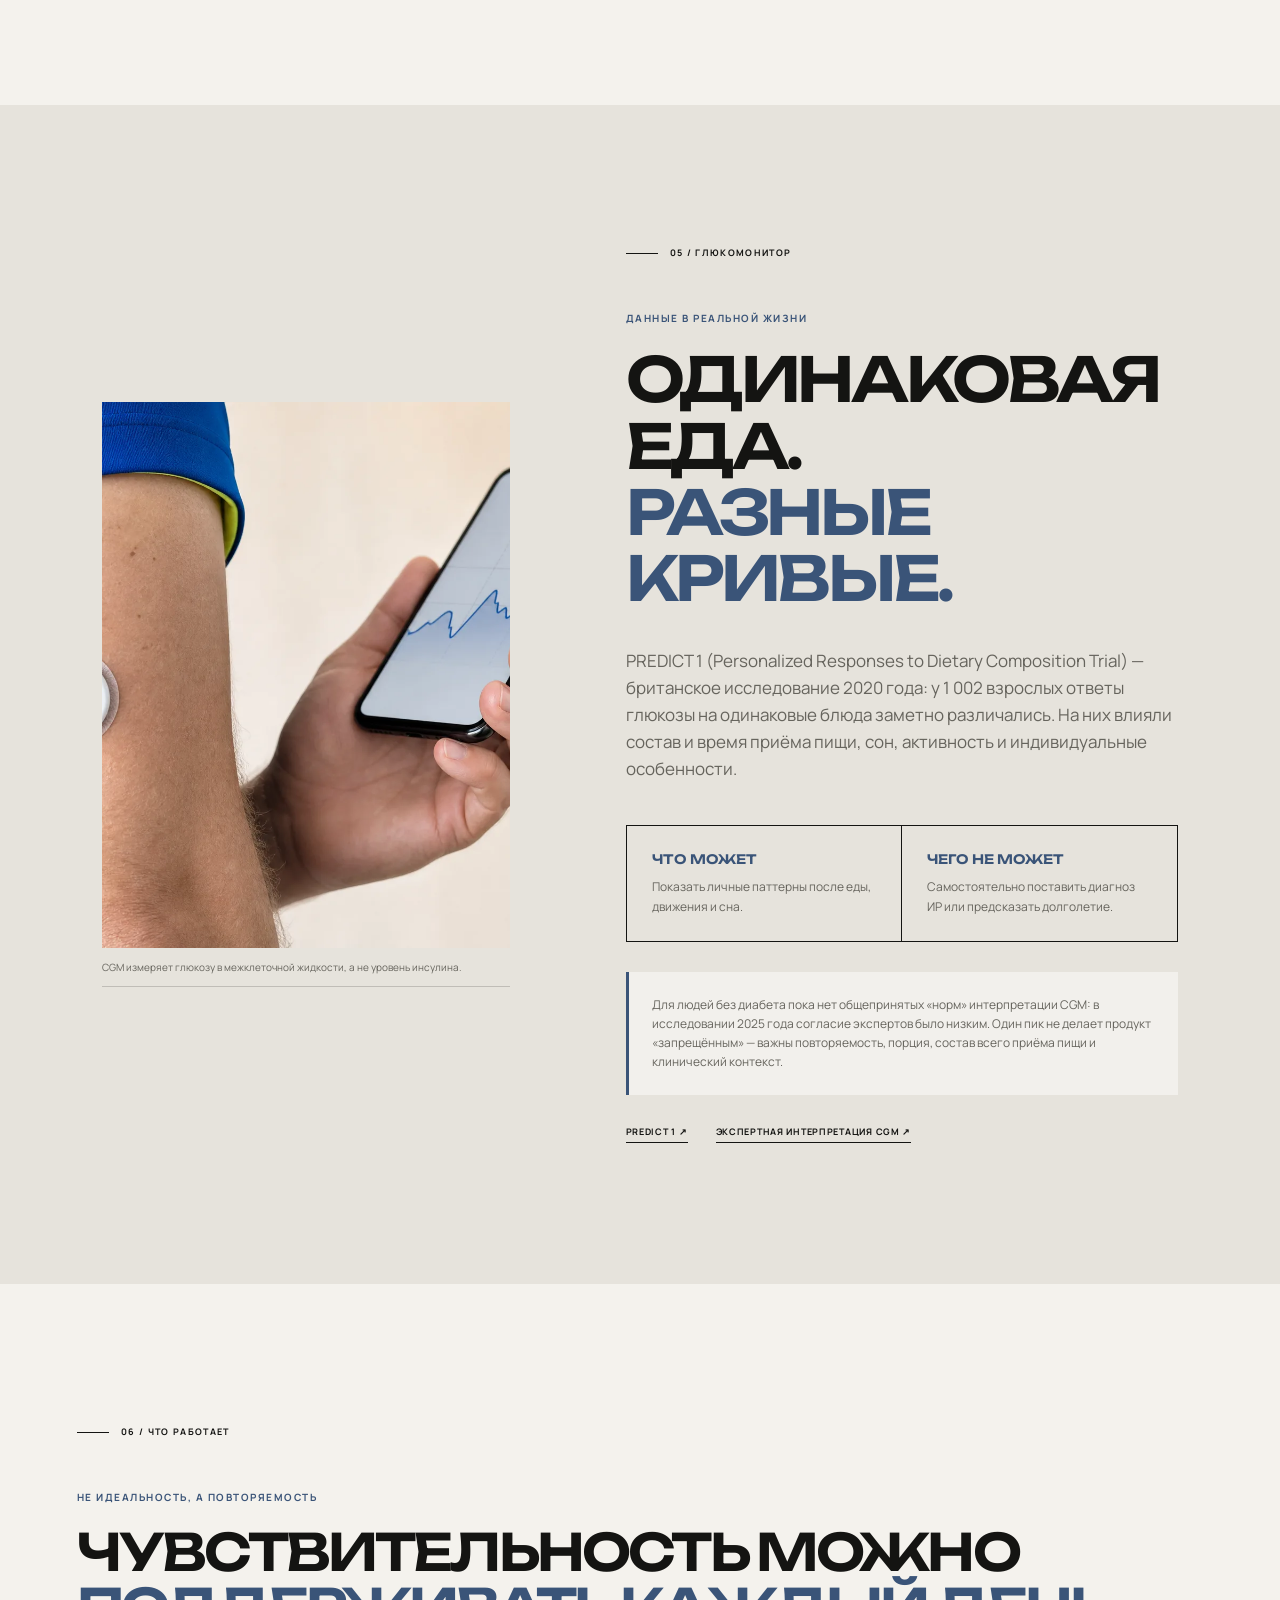
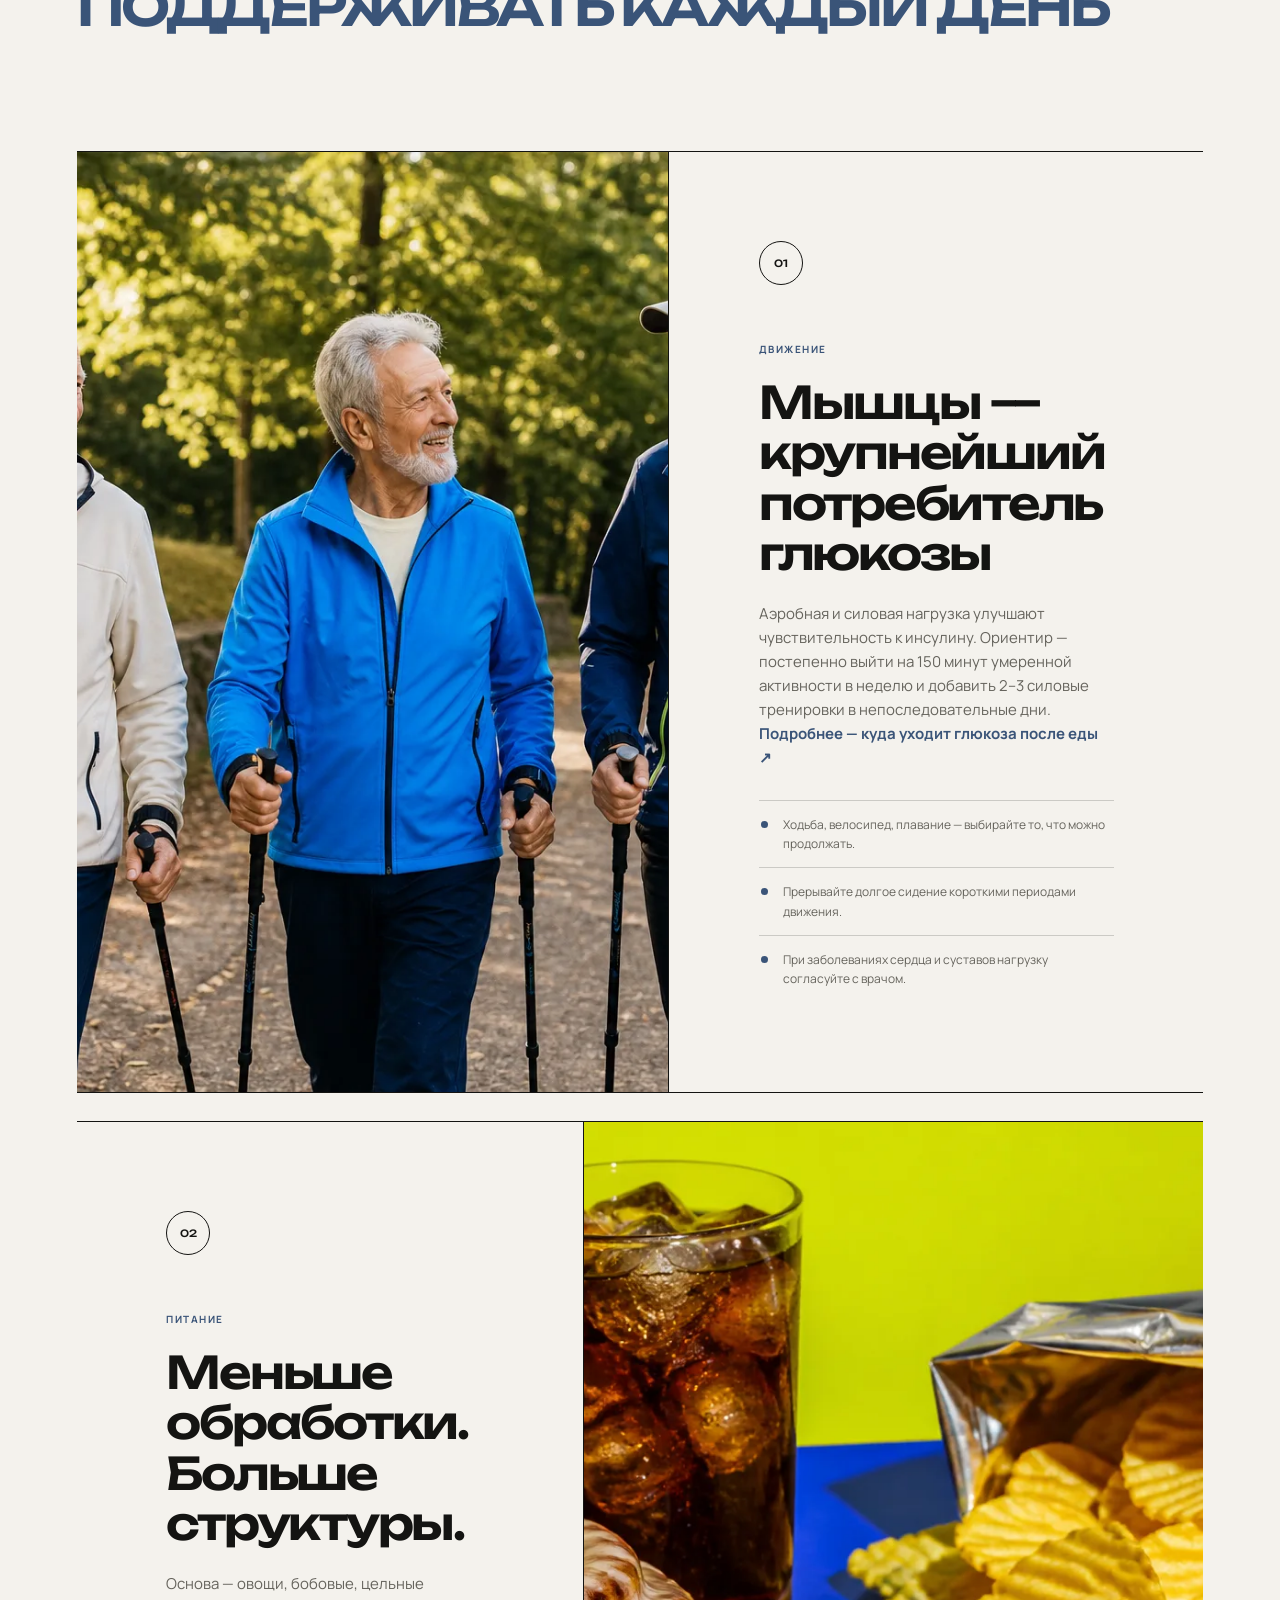
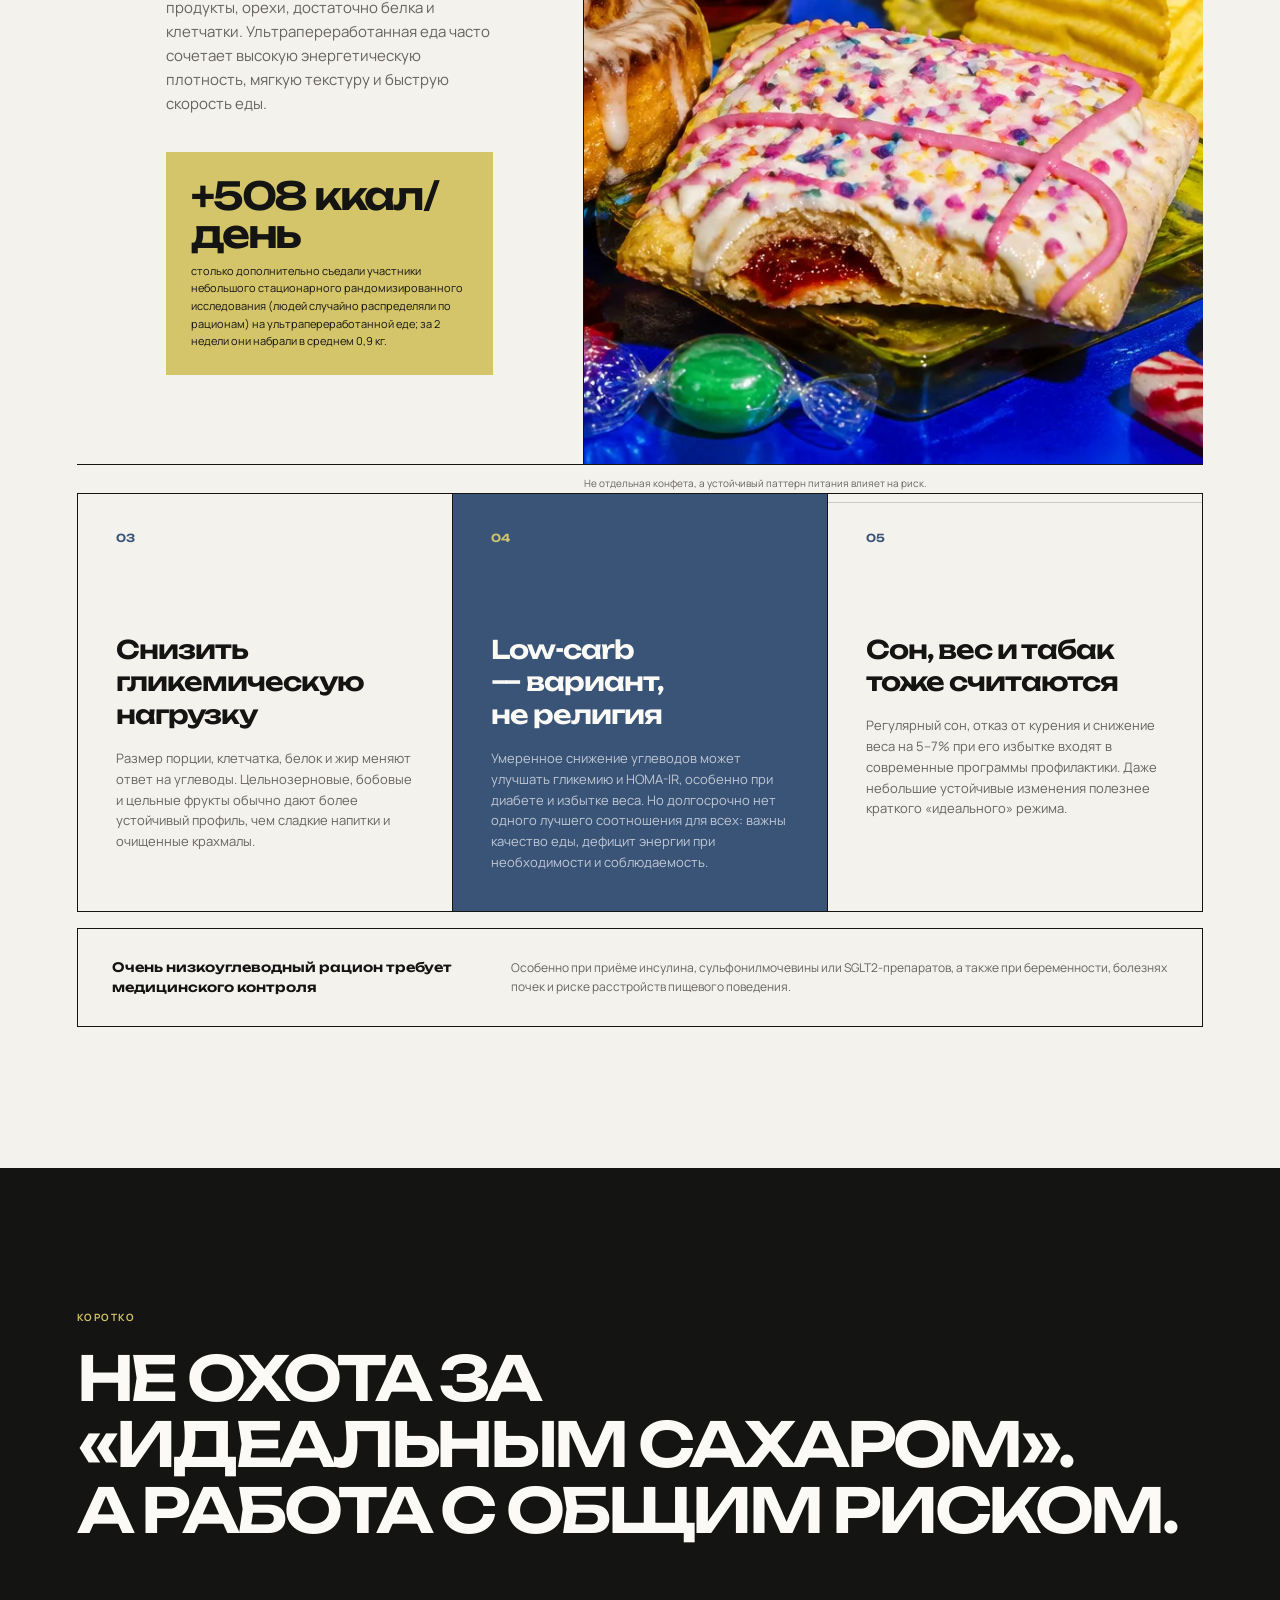
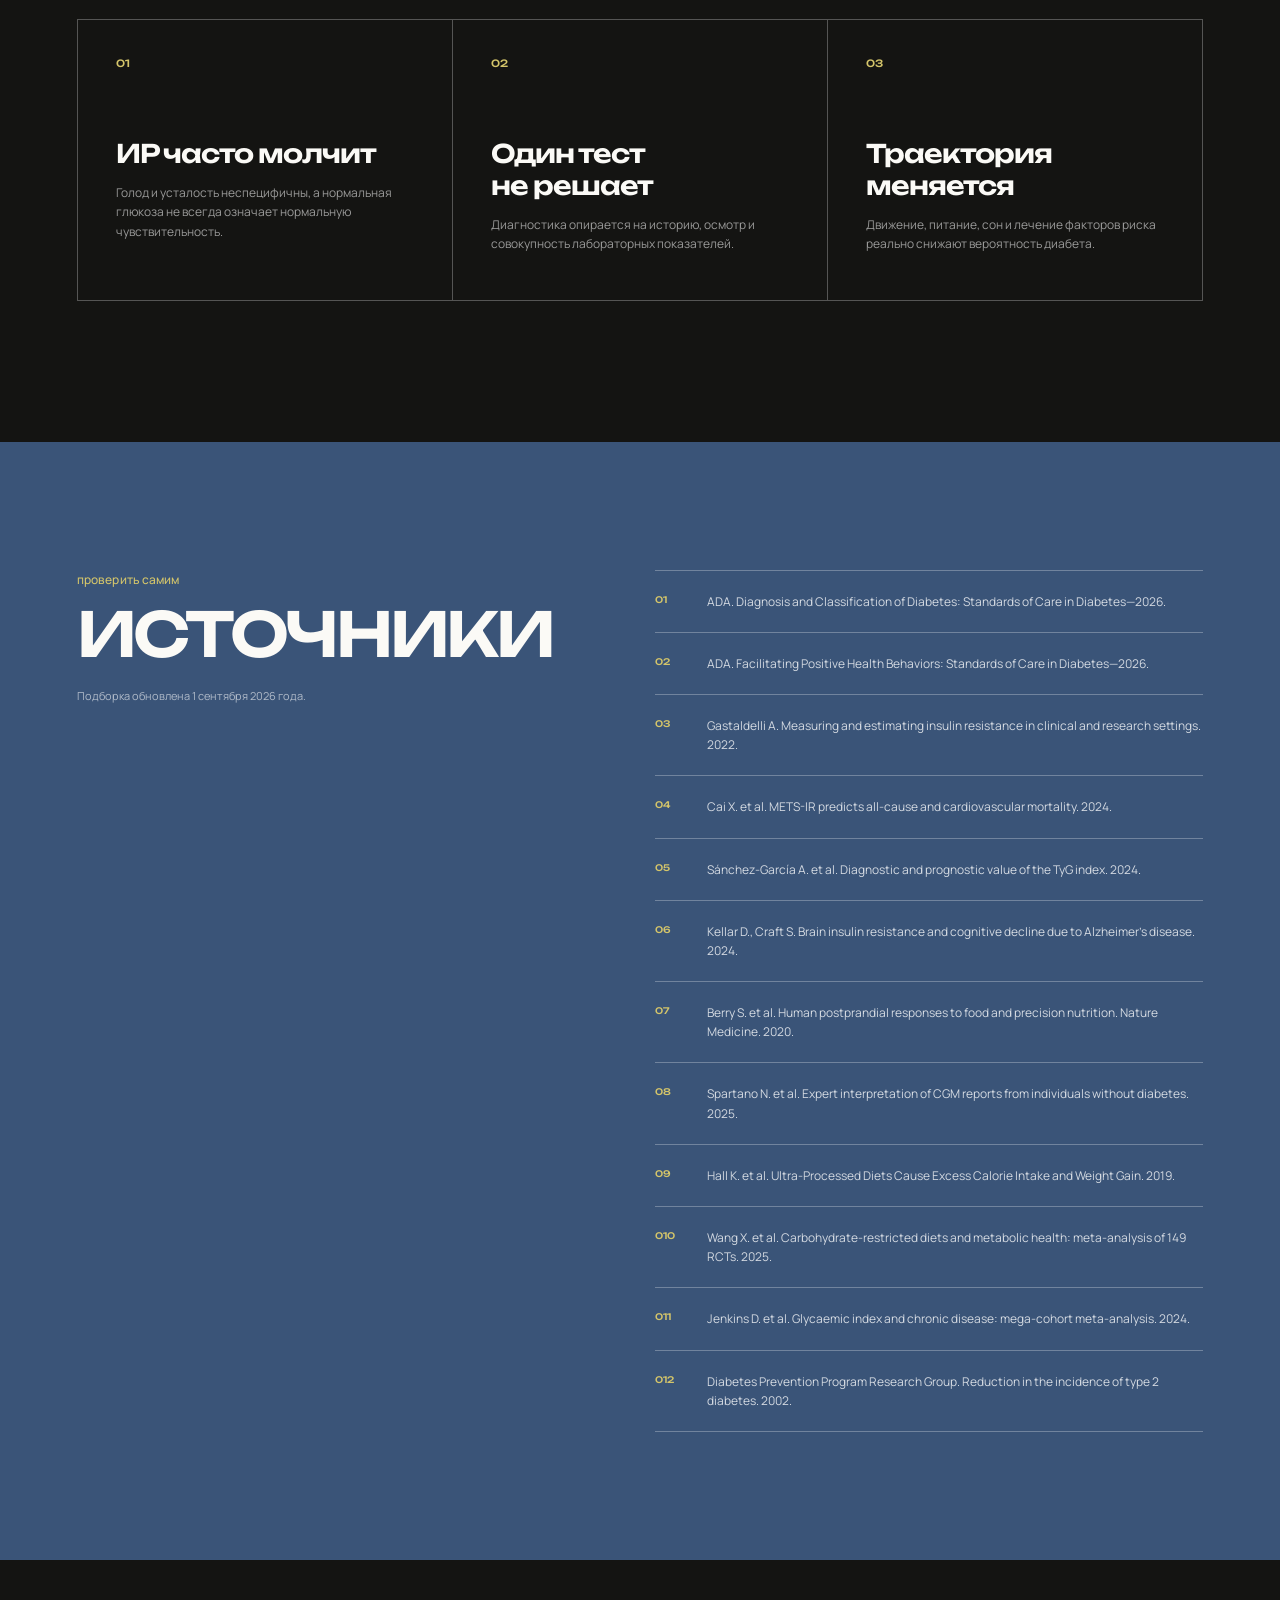
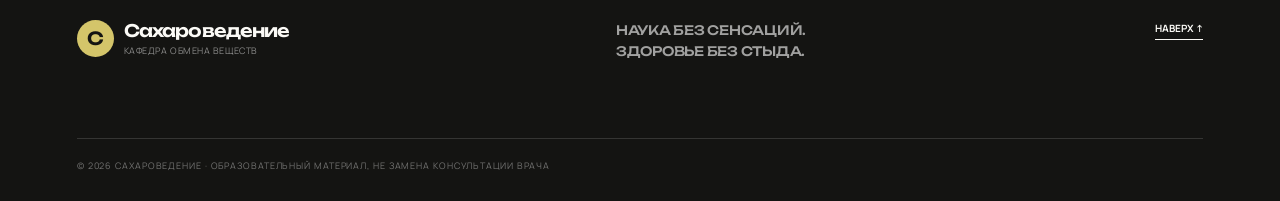
==== commit 5ac0f57d: "Match in-page nav to numbered section labels on every page. Each header link now uses the same wordi" ====
--- a/docs/index.html
+++ b/docs/index.html
@@ -67,7 +67,7 @@
       rel="stylesheet"
     />
     <link rel="stylesheet" href="home.css?v=20260923c" />
-    <link rel="stylesheet" href="header.css?v=20260923c" />
+    <link rel="stylesheet" href="header.css?v=20260923d" />
     <script src="script.js" defer></script>
   </head>
   <body>
@@ -84,11 +84,12 @@
       <div class="header-center">
         <a class="calc-jump" href="calculators.html">Калькуляторы</a>
         <nav aria-label="Навигация по странице">
-        <a href="#analyses">Анализы</a>
-        <a href="#risks">Риски</a>
-        <a href="#evidence">Исследования</a>
+        <a href="#happens">Что происходит</a>
+        <a href="#risks">Карта рисков</a>
+        <a href="#evidence">Что говорят данные</a>
         <a href="#diagnostics">Диагностика</a>
-        <a href="#actions">Что делать</a>
+        <a href="#cgm">Глюкомонитор</a>
+        <a href="#actions">Что работает</a>
       </nav>
       </div>
       <div class="topic-stack" aria-label="Другие материалы">
@@ -171,7 +172,7 @@
         </div>
       </div>
 
-      <section class="section intro" aria-labelledby="intro-title">
+      <section class="section intro" id="happens" aria-labelledby="intro-title">
         <div class="section-index reveal">01 / ЧТО ПРОИСХОДИТ</div>
         <div class="split-heading">
           <div class="reveal">
@@ -456,7 +457,7 @@
         </aside>
       </section>
 
-      <section class="cgm-section" aria-labelledby="cgm-title">
+      <section class="cgm-section" id="cgm" aria-labelledby="cgm-title">
         <figure class="cgm-image reveal">
           <img
             src="assets/innergy-cgm.webp"
--- a/docs/header.css
+++ b/docs/header.css
@@ -45,10 +45,10 @@
 
 .site-header nav {
   display: flex;
-  flex-wrap: nowrap;
+  flex-wrap: wrap;
   justify-content: center;
-  gap: clamp(16px, 2.2vw, 36px);
-  max-width: 100%;
+  gap: 8px clamp(12px, 1.6vw, 28px);
+  max-width: min(42rem, 52vw);
   font-size: 10px;
   font-weight: 700;
   letter-spacing: 0.06em;
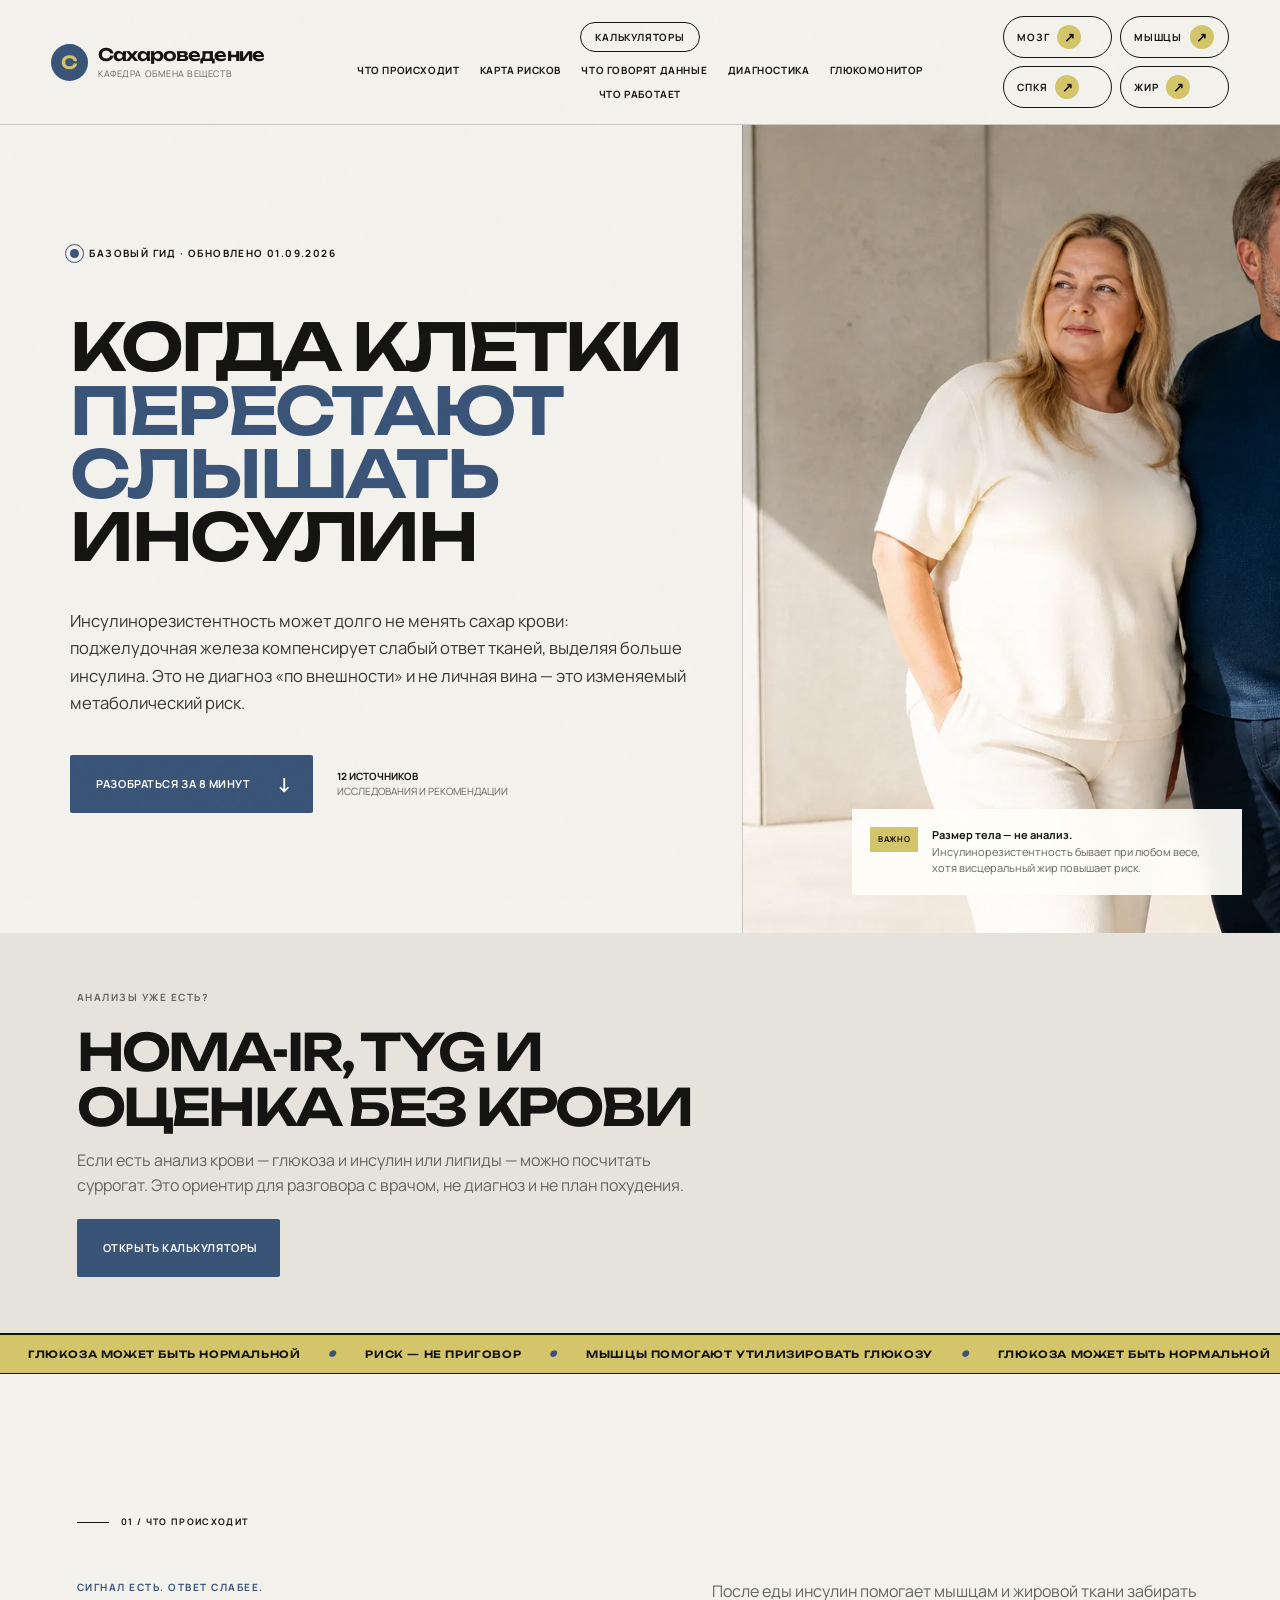
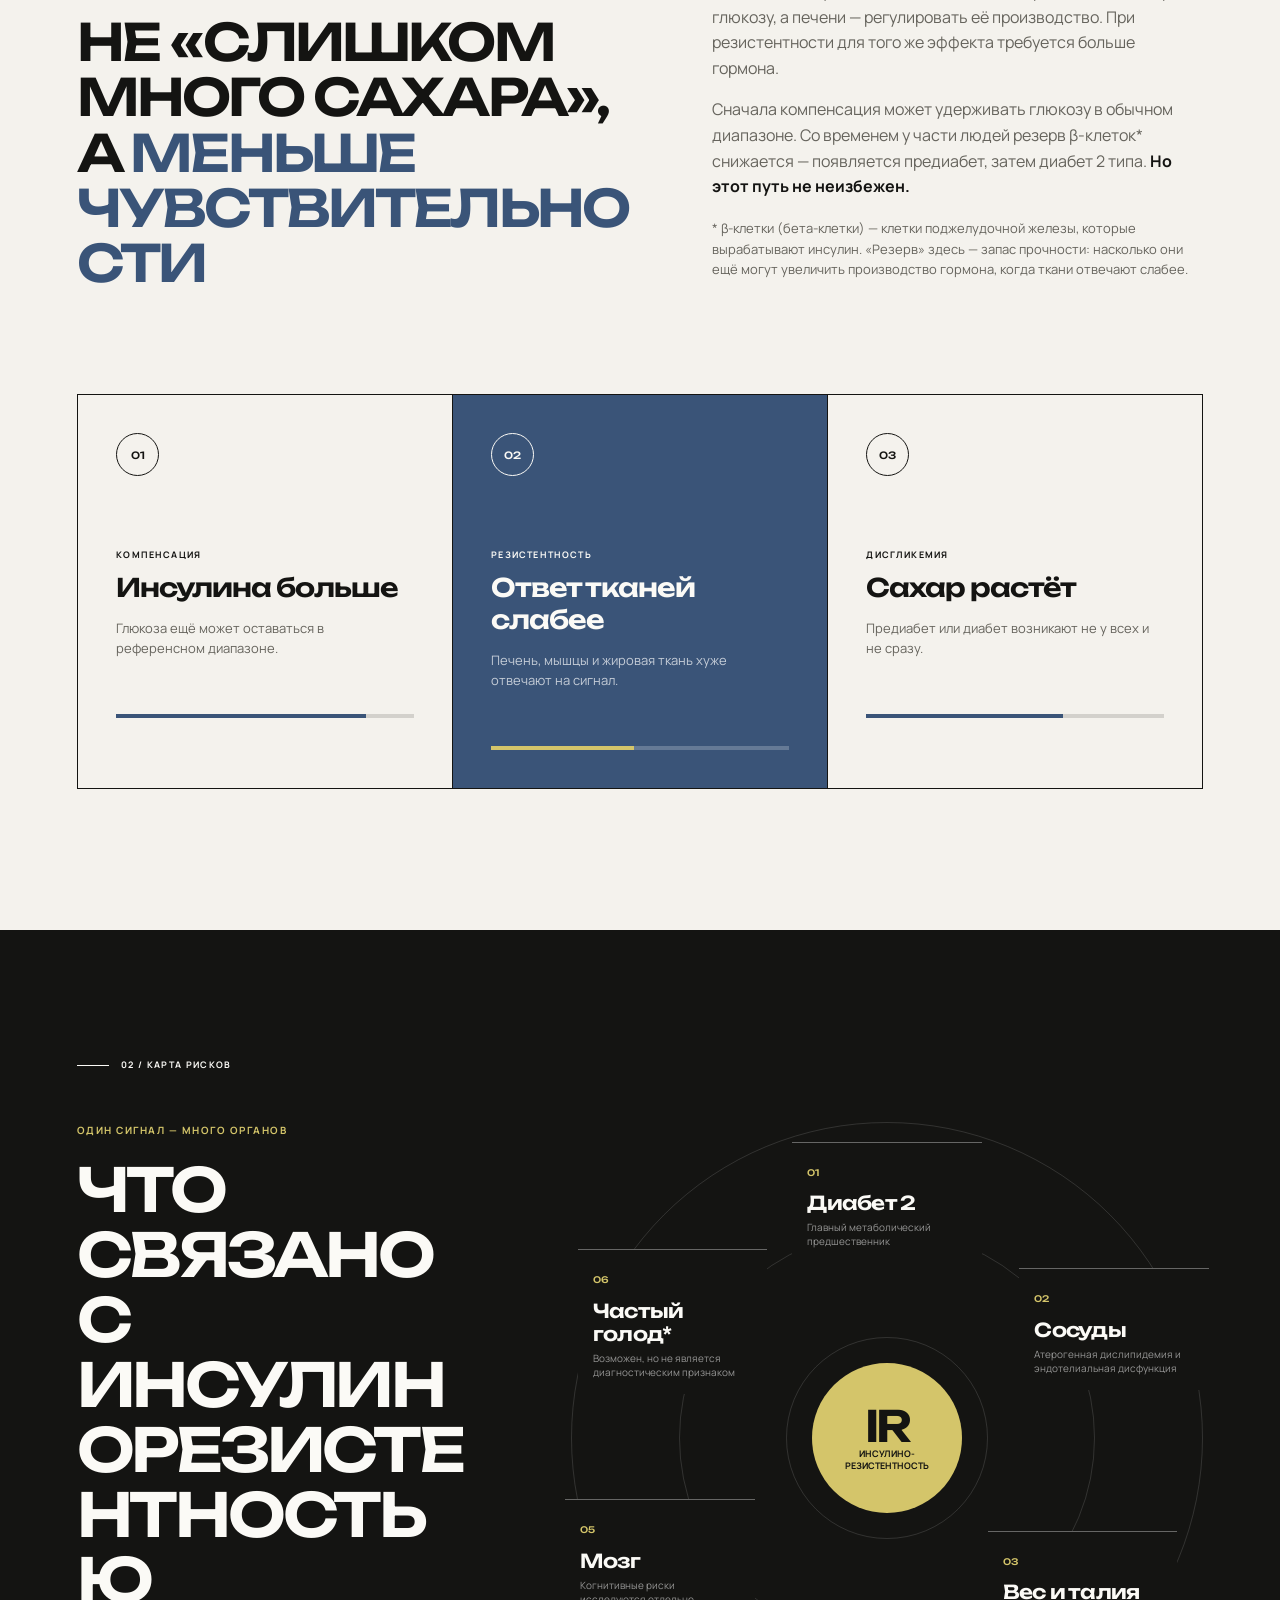
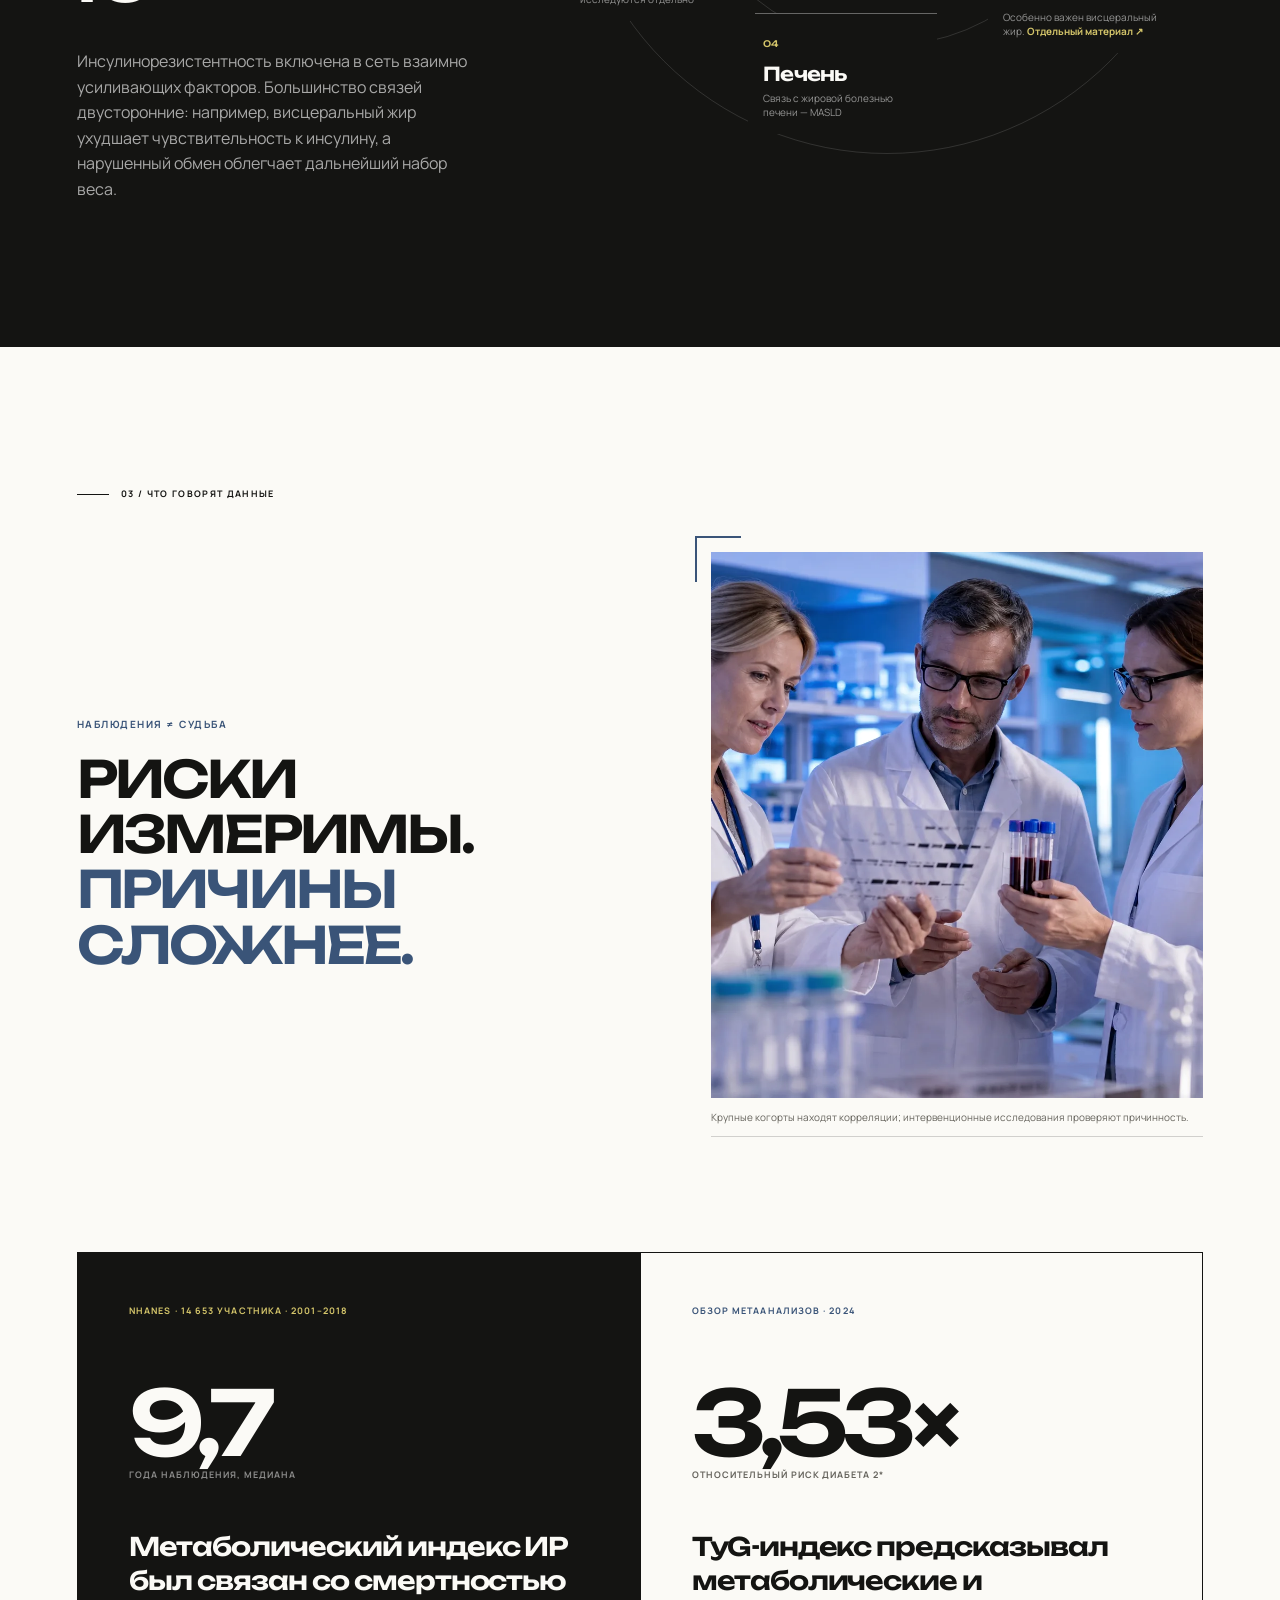
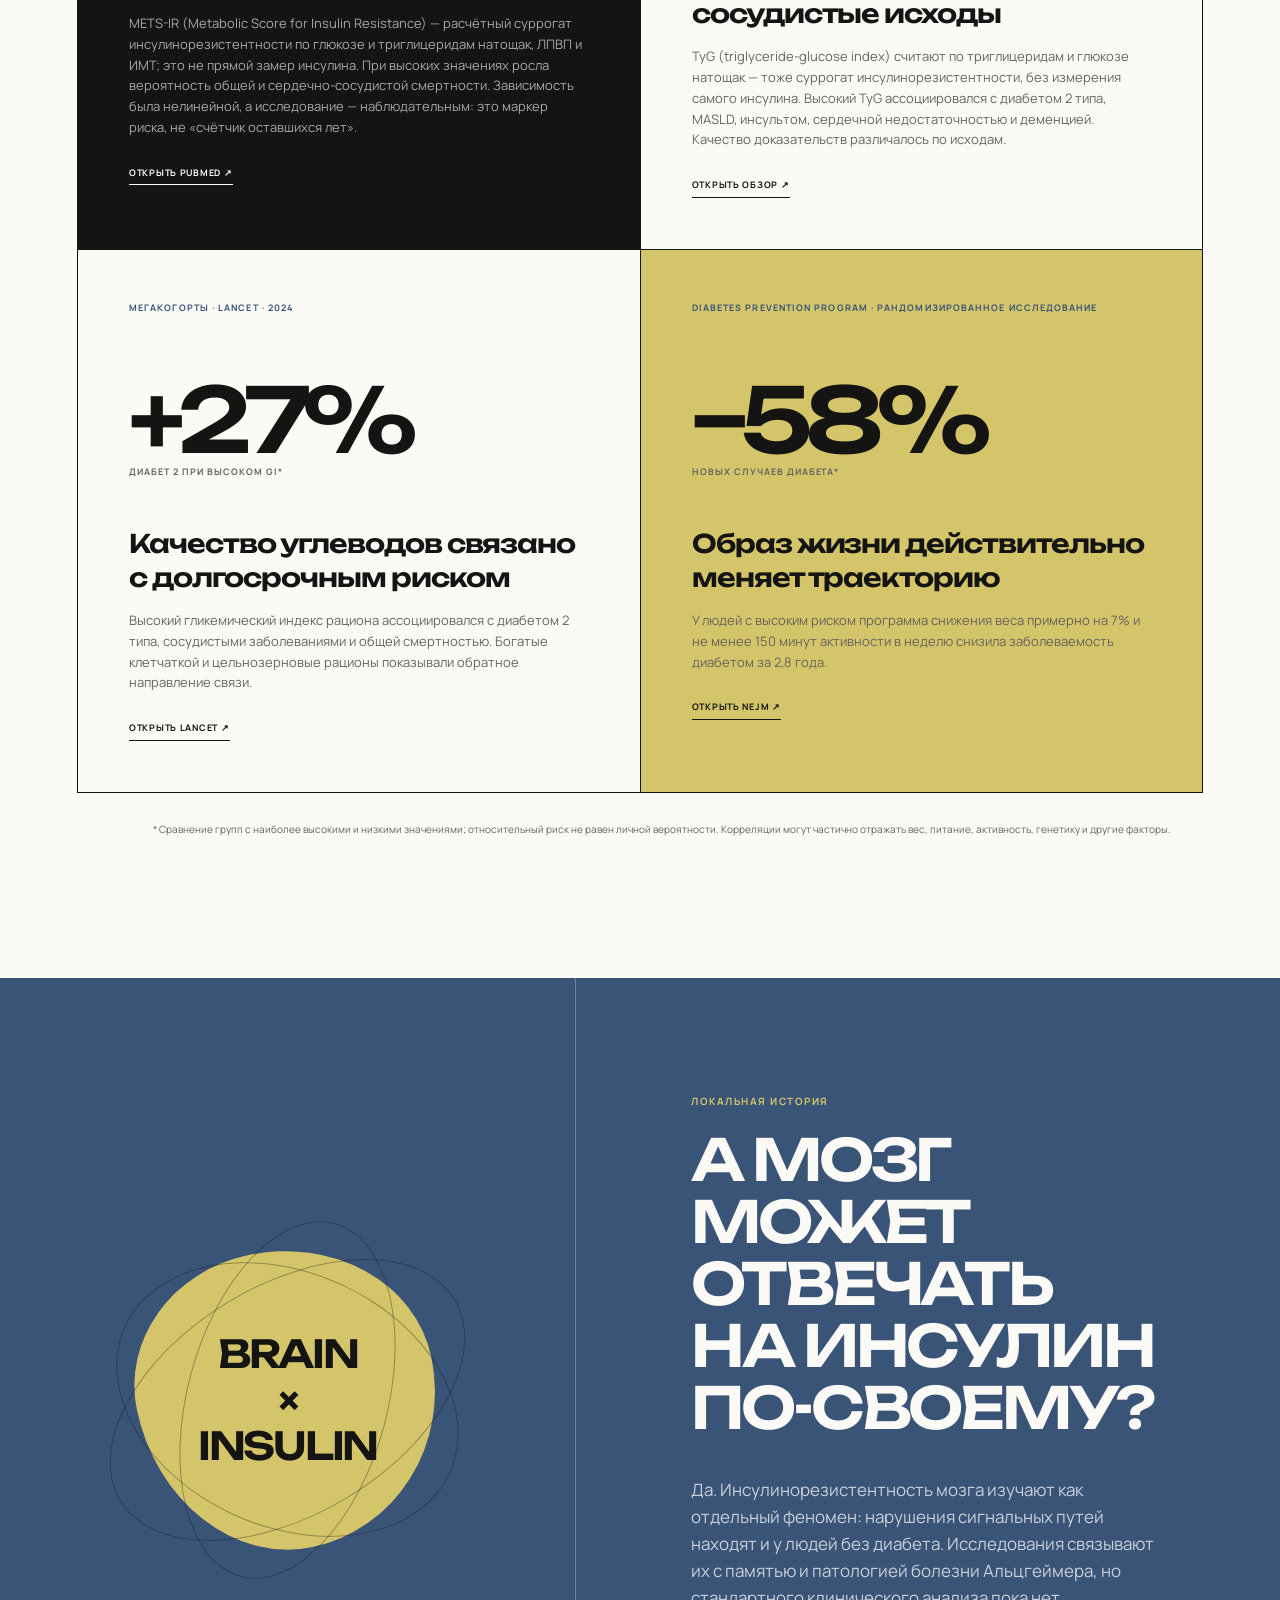
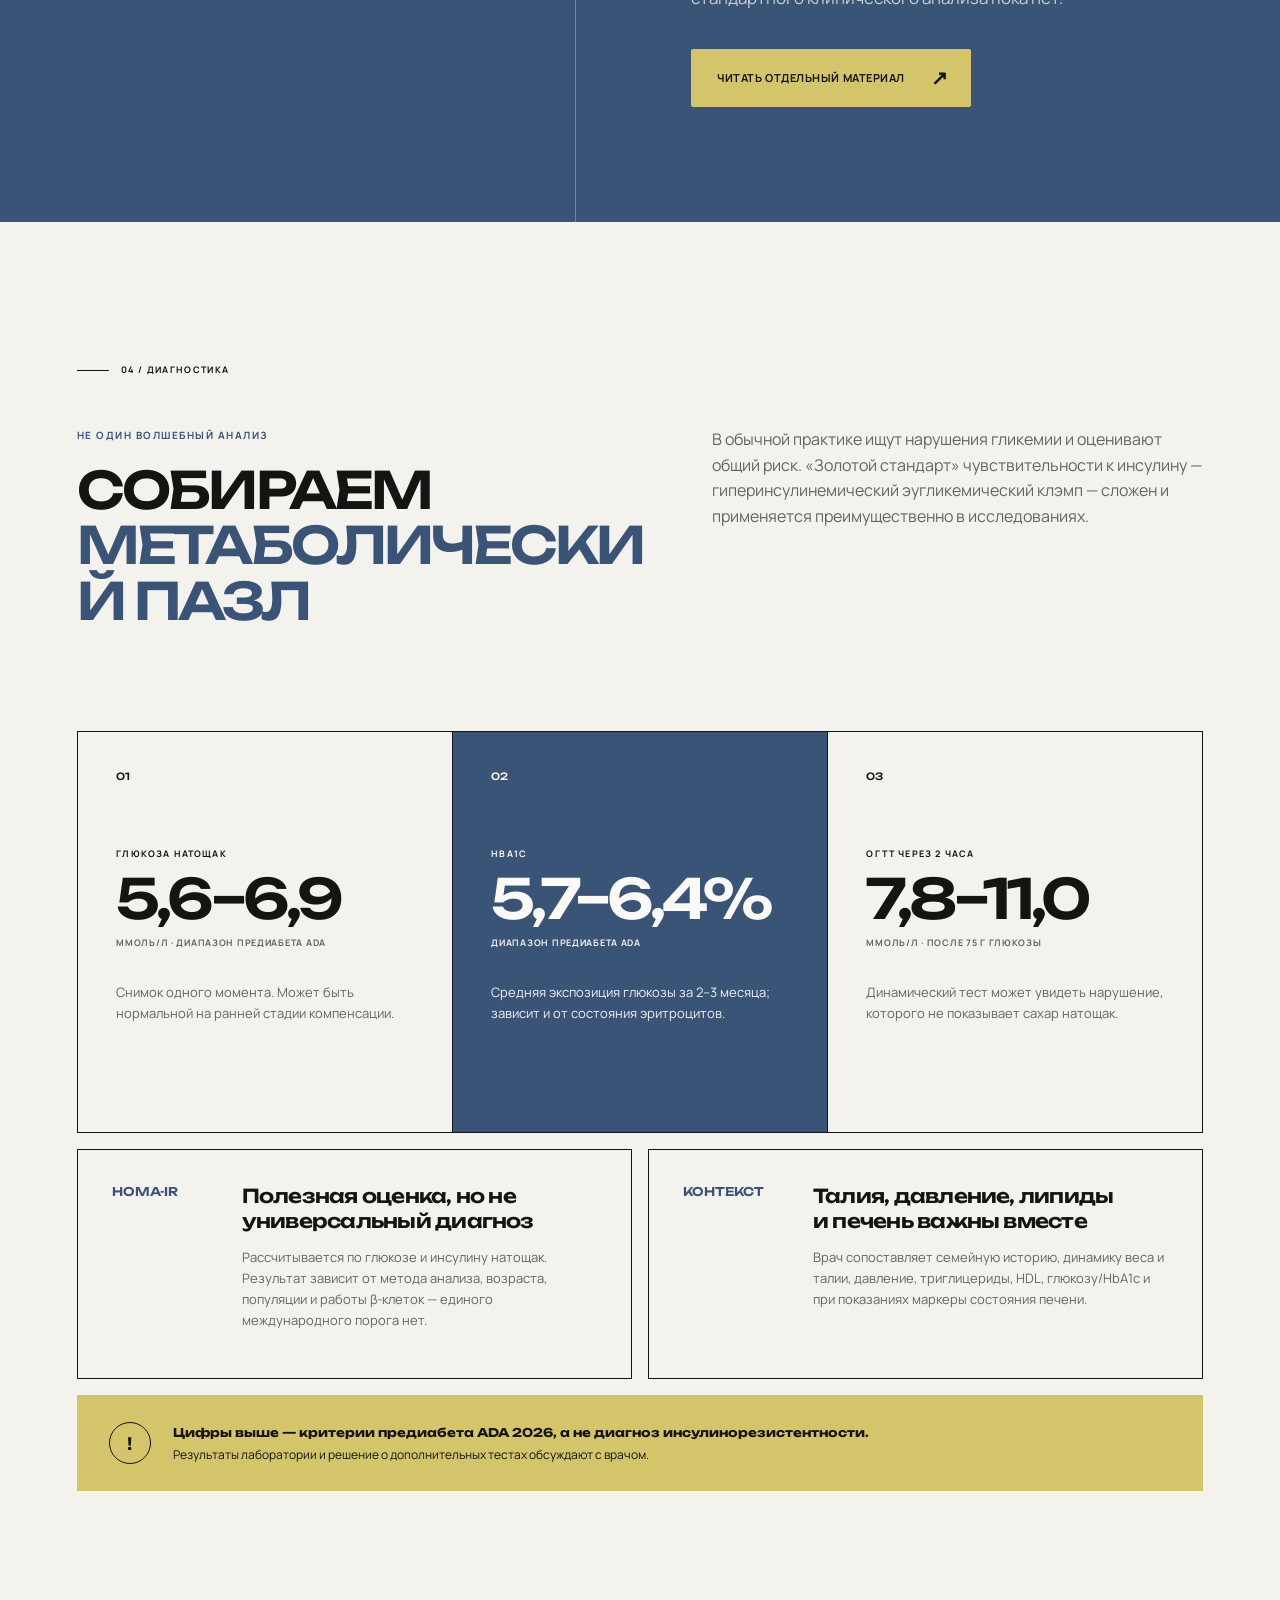
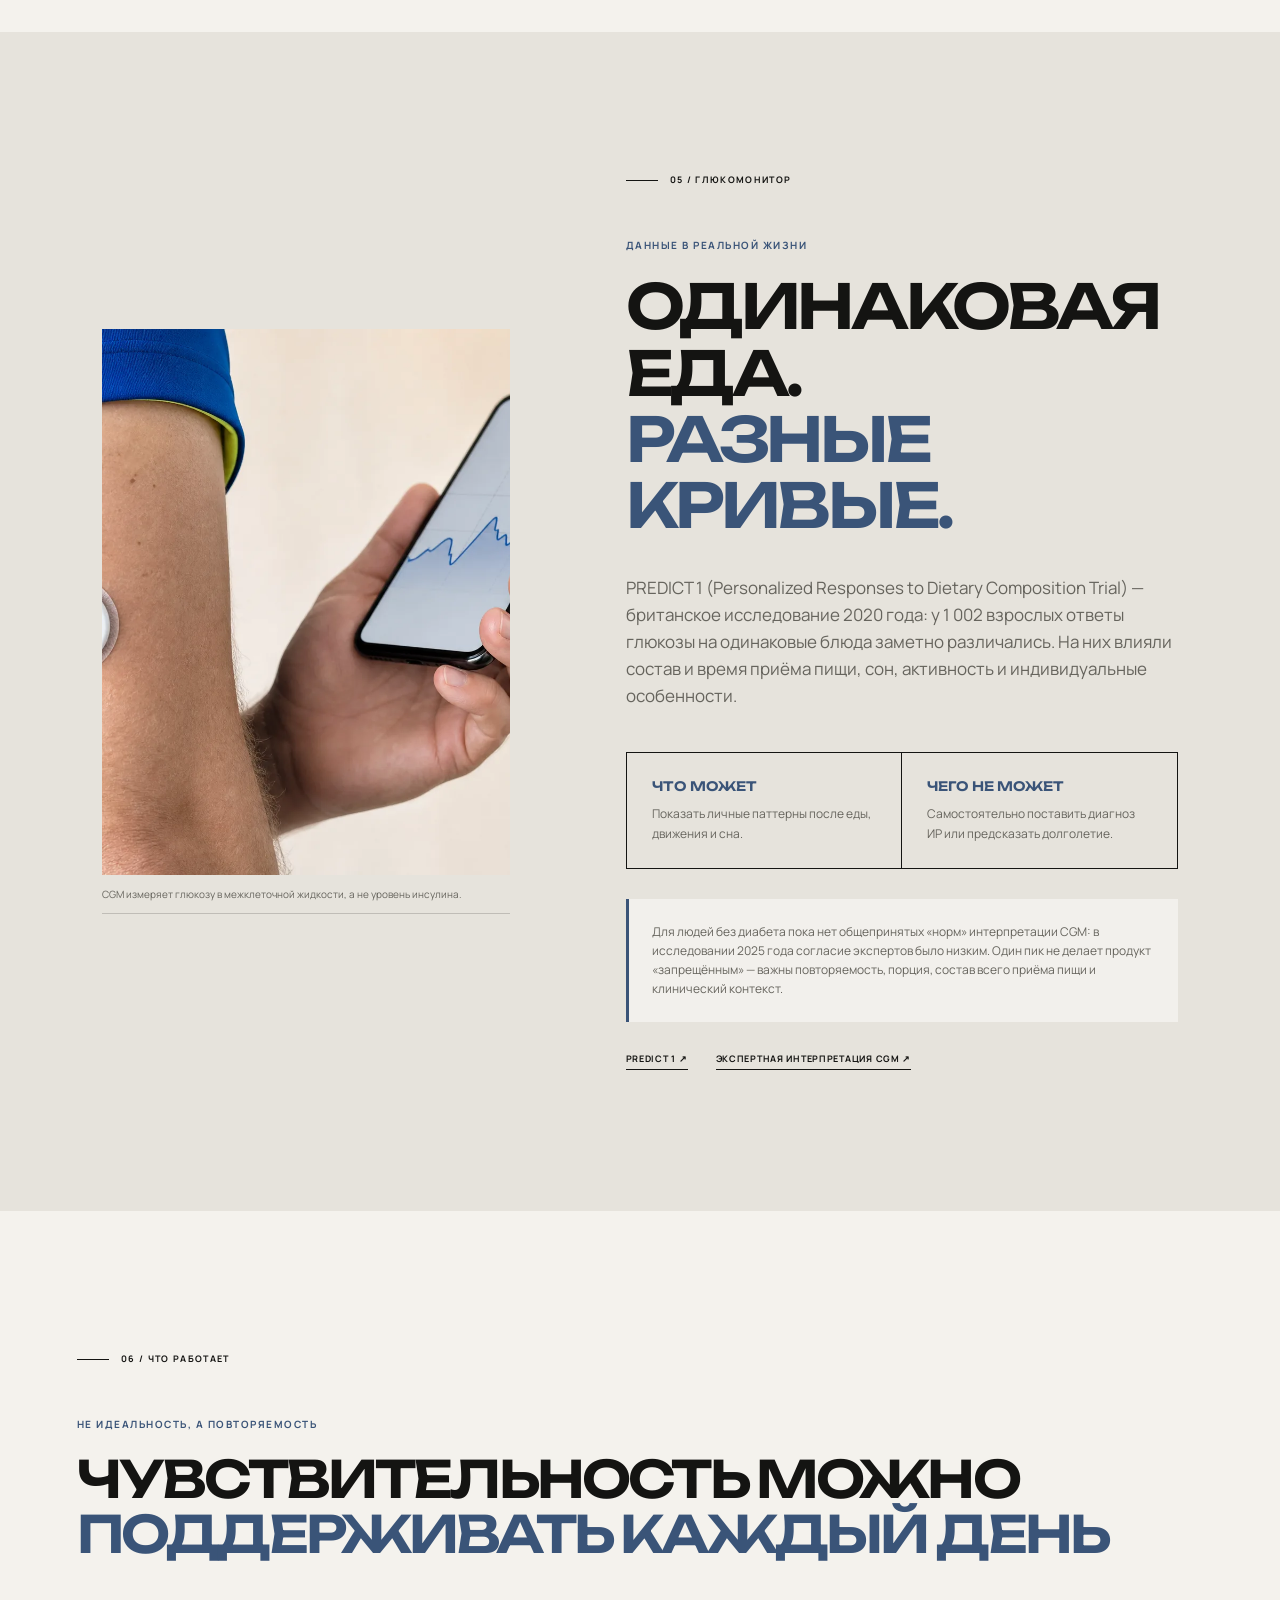
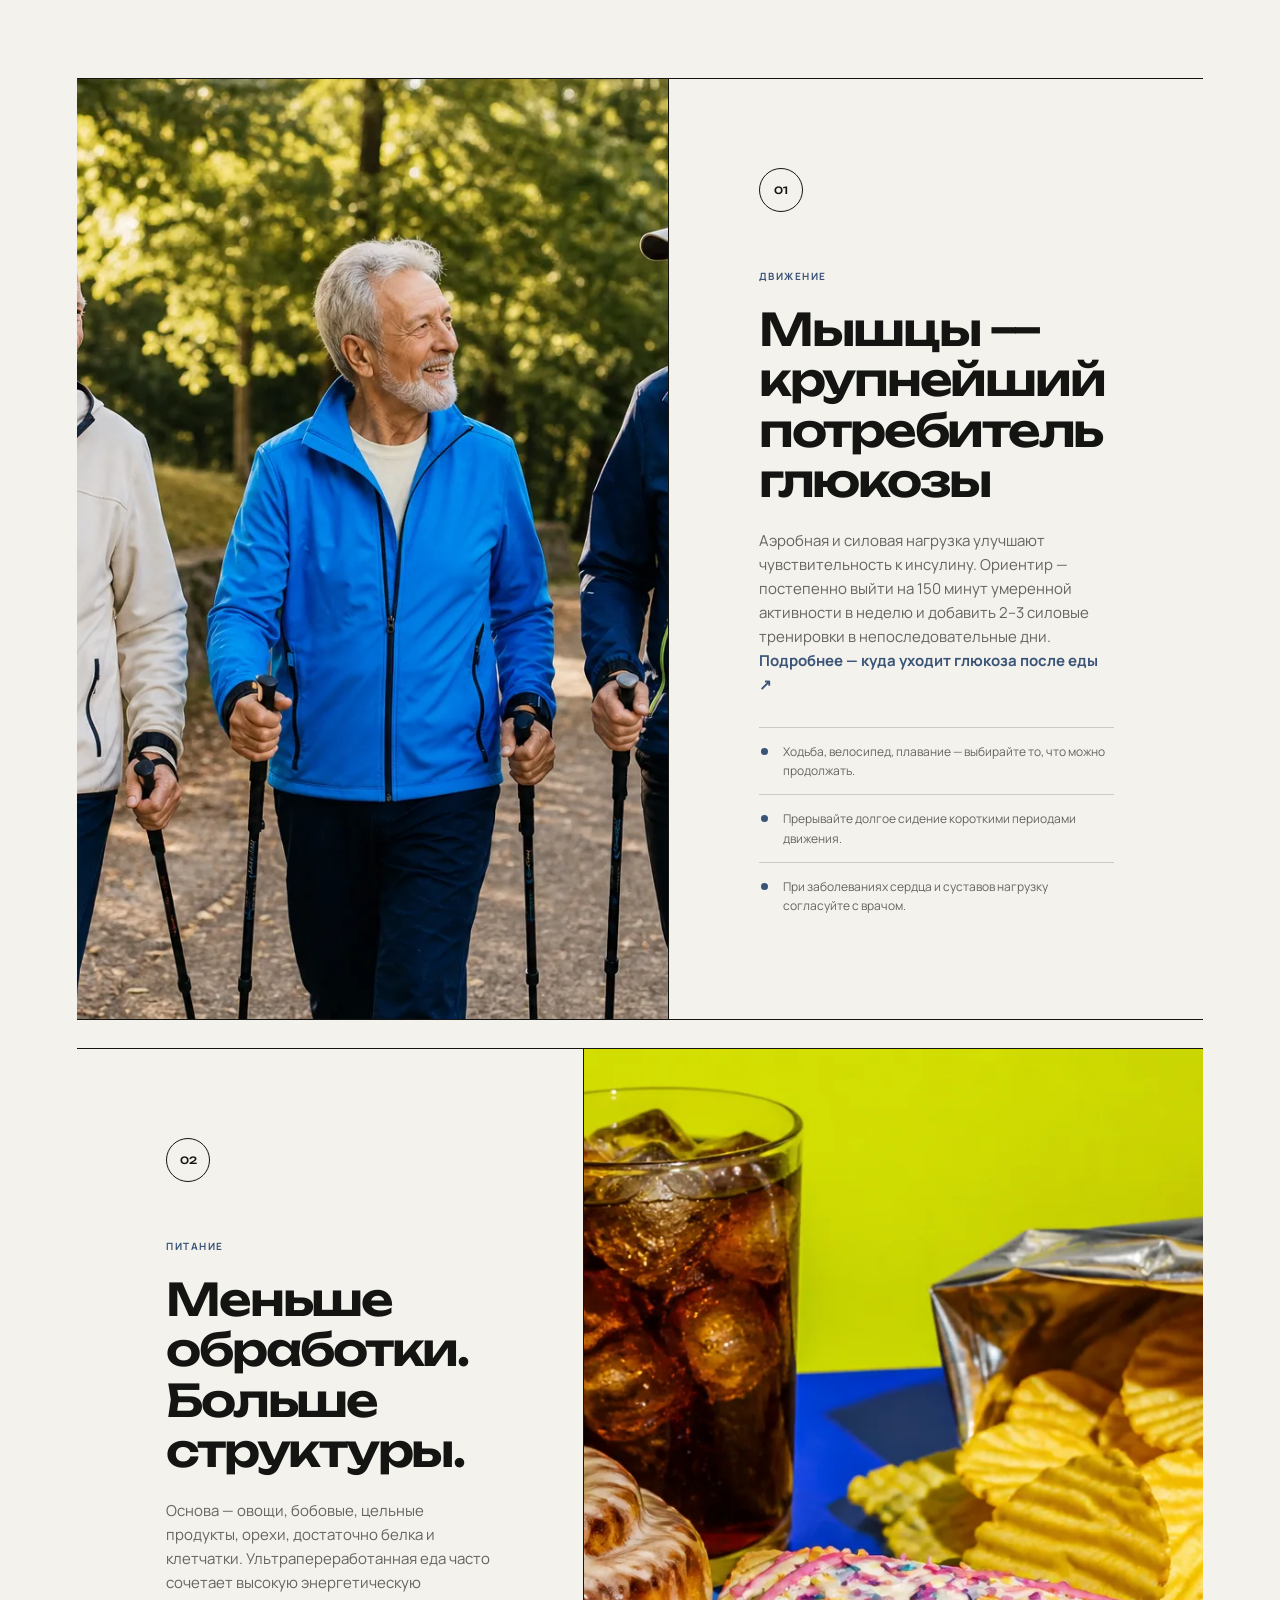
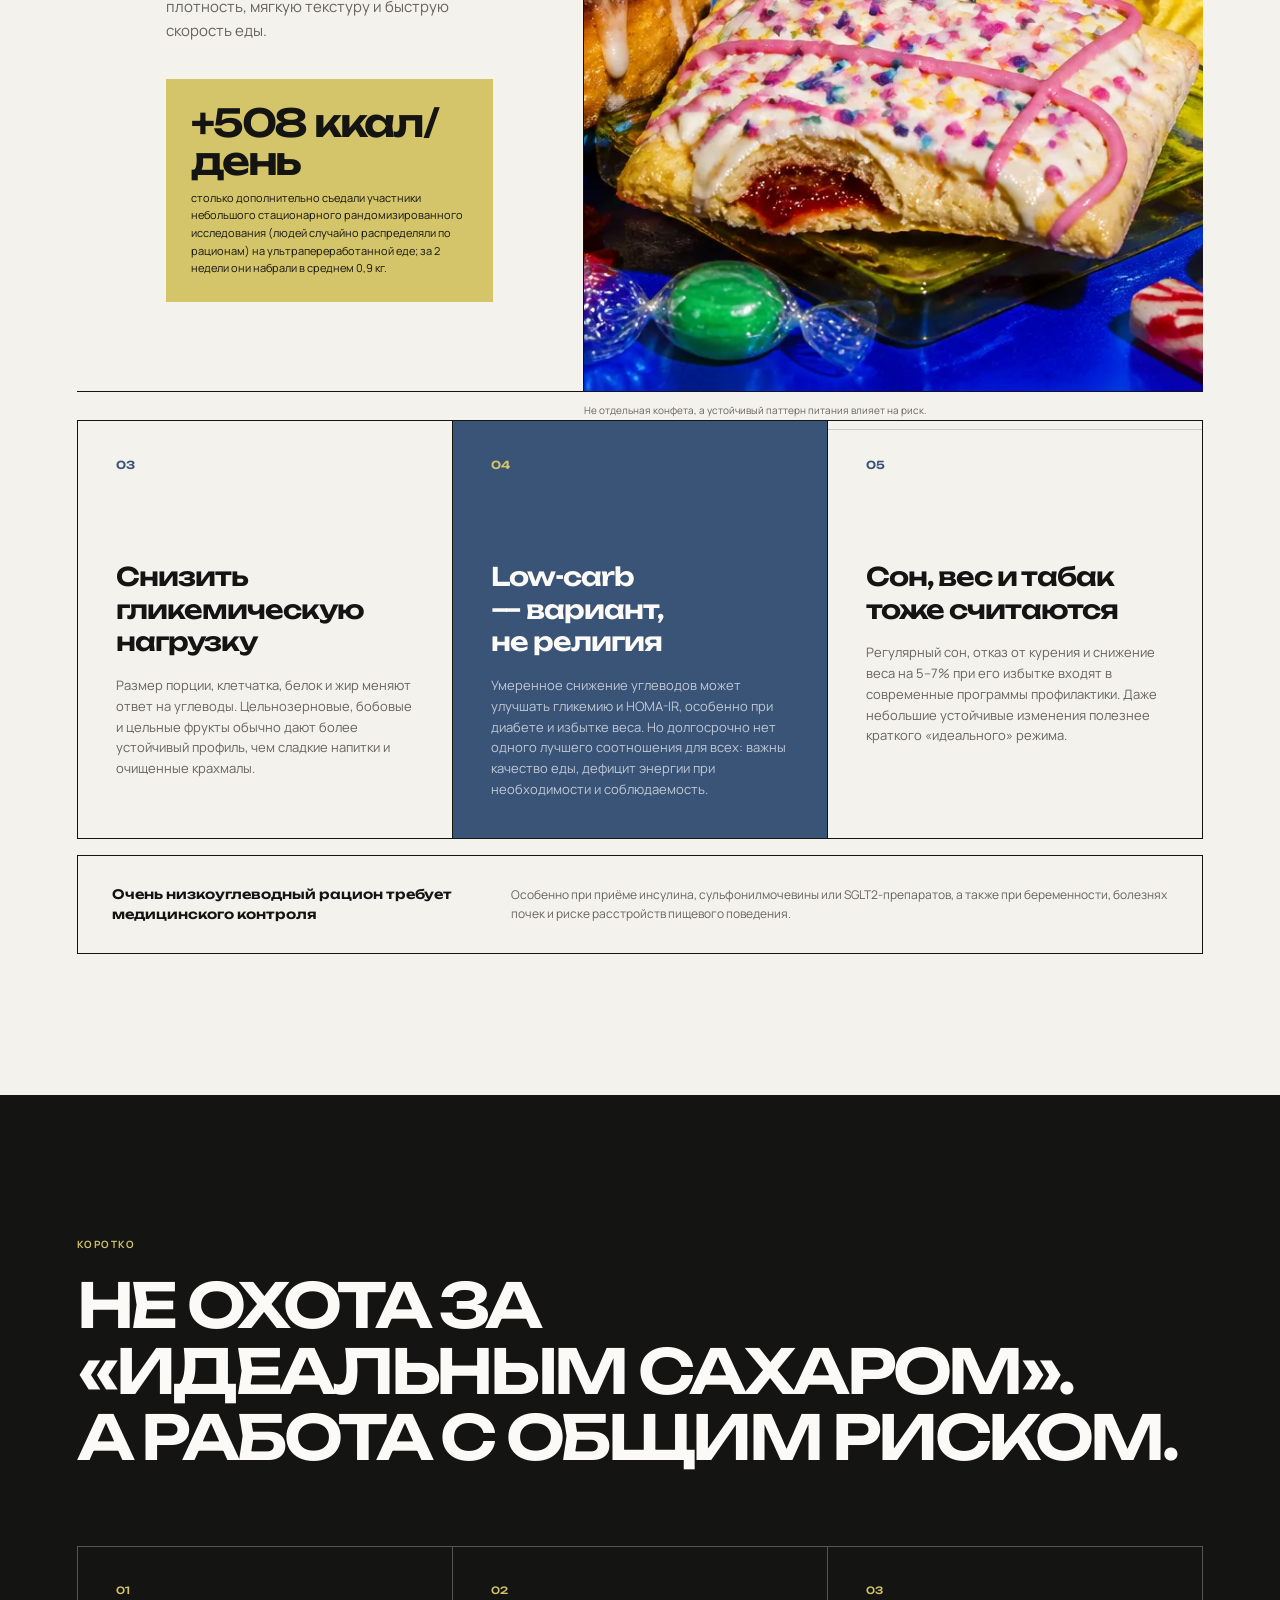
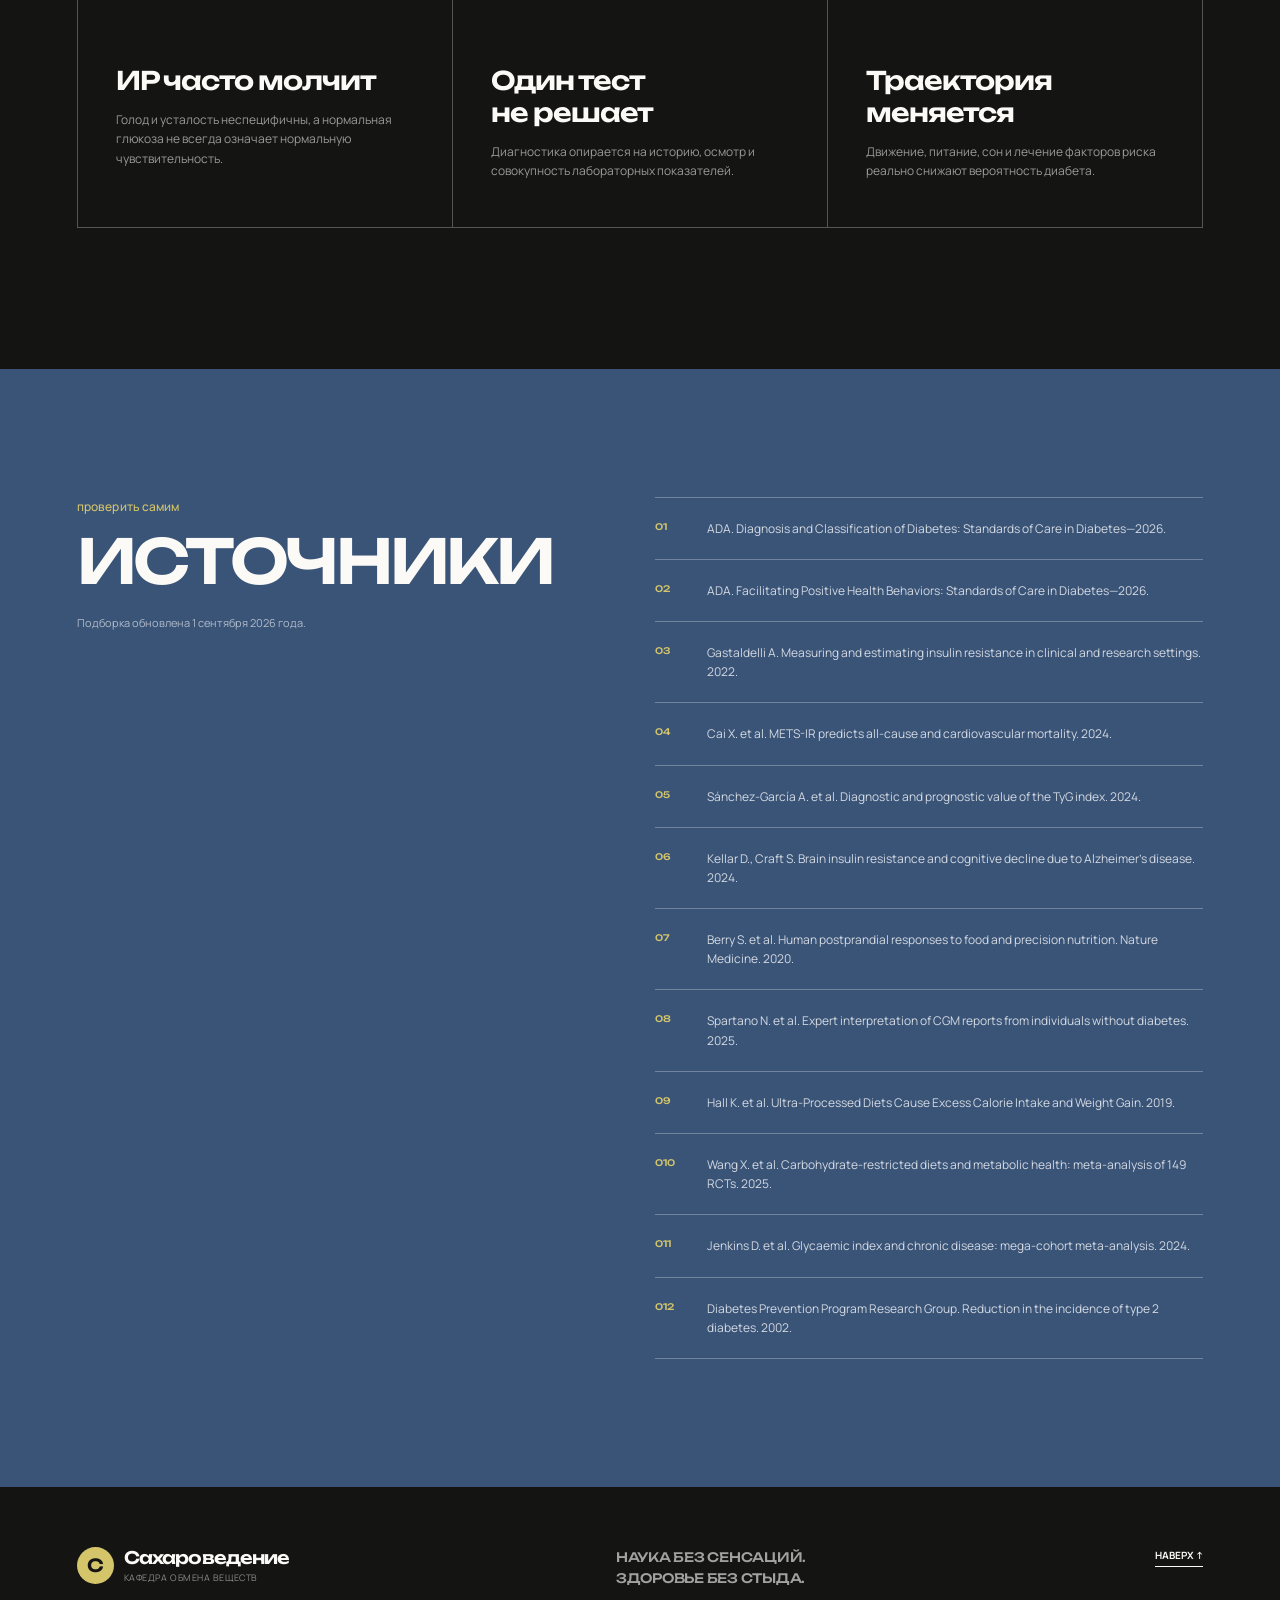
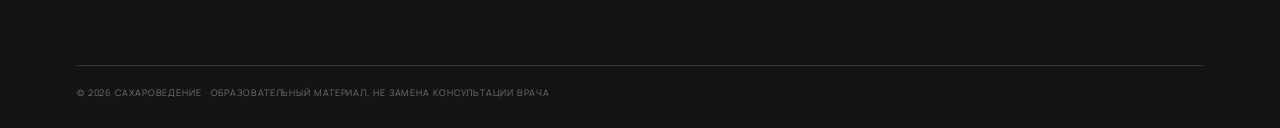
==== commit 57a23f4d: "Keep the homepage hero title from overlapping the photo. Give the headline more column room and a sl" ====
--- a/docs/index.html
+++ b/docs/index.html
@@ -14,12 +14,12 @@
       content="Большой доказательный гид по инсулинорезистентности: от рисков до реальных способов профилактики."
     />
     <meta property="og:type" content="website" />
-    <meta property="og:url" content="https://sashkina.github.io/innergy/" />
+    <meta property="og:url" content="https://sakharovedenie.ru/" />
     <meta property="og:site_name" content="Сахароведение" />
     <meta property="og:locale" content="ru_RU" />
     <meta
       property="og:image"
-      content="https://sashkina.github.io/innergy/assets/innergy-metabolic-hero.webp"
+      content="https://sakharovedenie.ru/assets/innergy-metabolic-hero.webp"
     />
     <meta name="twitter:card" content="summary_large_image" />
     <meta name="twitter:title" content="Сахароведение — Когда клетки перестают слышать инсулин" />
@@ -29,10 +29,10 @@
     />
     <meta
       name="twitter:image"
-      content="https://sashkina.github.io/innergy/assets/innergy-metabolic-hero.webp"
+      content="https://sakharovedenie.ru/assets/innergy-metabolic-hero.webp"
     />
-    <link rel="canonical" href="https://sashkina.github.io/innergy/" />
-    <link rel="sitemap" type="application/xml" href="https://sashkina.github.io/innergy/sitemap.xml" />
+    <link rel="canonical" href="https://sakharovedenie.ru/" />
+    <link rel="sitemap" type="application/xml" href="https://sakharovedenie.ru/sitemap.xml" />
     <title>Сахароведение — Инсулинорезистентность без мифов</title>
     <script type="application/ld+json">
       {
@@ -40,19 +40,19 @@
         "@graph": [
           {
             "@type": "WebSite",
-            "@id": "https://sashkina.github.io/innergy/#website",
+            "@id": "https://sakharovedenie.ru/#website",
             "name": "Сахароведение",
             "alternateName": "кафедра обмена веществ",
-            "url": "https://sashkina.github.io/innergy/",
+            "url": "https://sakharovedenie.ru/",
             "inLanguage": "ru",
             "description": "Образовательные материалы об инсулинорезистентности без мифов и стыда."
           },
           {
             "@type": "WebPage",
-            "@id": "https://sashkina.github.io/innergy/#webpage",
-            "url": "https://sashkina.github.io/innergy/",
+            "@id": "https://sakharovedenie.ru/#webpage",
+            "url": "https://sakharovedenie.ru/",
             "name": "Сахароведение — Инсулинорезистентность без мифов",
-            "isPartOf": { "@id": "https://sashkina.github.io/innergy/#website" },
+            "isPartOf": { "@id": "https://sakharovedenie.ru/#website" },
             "inLanguage": "ru",
             "dateModified": "2026-09-14"
           }
@@ -66,7 +66,7 @@
       href="https://fonts.googleapis.com/css2?family=Manrope:wght@400;500;600;700&family=Unbounded:wght@500;600;700&display=swap"
       rel="stylesheet"
     />
-    <link rel="stylesheet" href="home.css?v=20260923c" />
+    <link rel="stylesheet" href="home.css?v=20260924a" />
     <link rel="stylesheet" href="header.css?v=20260923d" />
     <script src="script.js" defer></script>
   </head>
--- a/docs/home.css
+++ b/docs/home.css
@@ -227,7 +227,7 @@
 
 .home-hero {
   display: grid;
-  grid-template-columns: minmax(0, 1.02fr) minmax(0, 0.98fr);
+  grid-template-columns: minmax(0, 1.16fr) minmax(0, 0.84fr);
   min-height: calc(100svh - 92px);
   overflow: hidden;
 }
@@ -236,7 +236,8 @@
   display: flex;
   flex-direction: column;
   justify-content: center;
-  padding: clamp(60px, 7vw, 112px) clamp(24px, 5.5vw, 90px);
+  min-width: 0;
+  padding: clamp(60px, 7vw, 112px) clamp(20px, 4vw, 64px) clamp(60px, 7vw, 112px) clamp(24px, 5.5vw, 90px);
 }
 
 .eyebrow {
@@ -292,6 +293,12 @@
   font-size: clamp(50px, 6.25vw, 104px);
   font-weight: 600;
   line-height: 0.97;
+}
+
+.hero-copy h1 {
+  max-width: 100%;
+  font-size: clamp(44px, 5.1vw, 84px);
+  letter-spacing: -0.04em;
 }
 
 h1 em,
